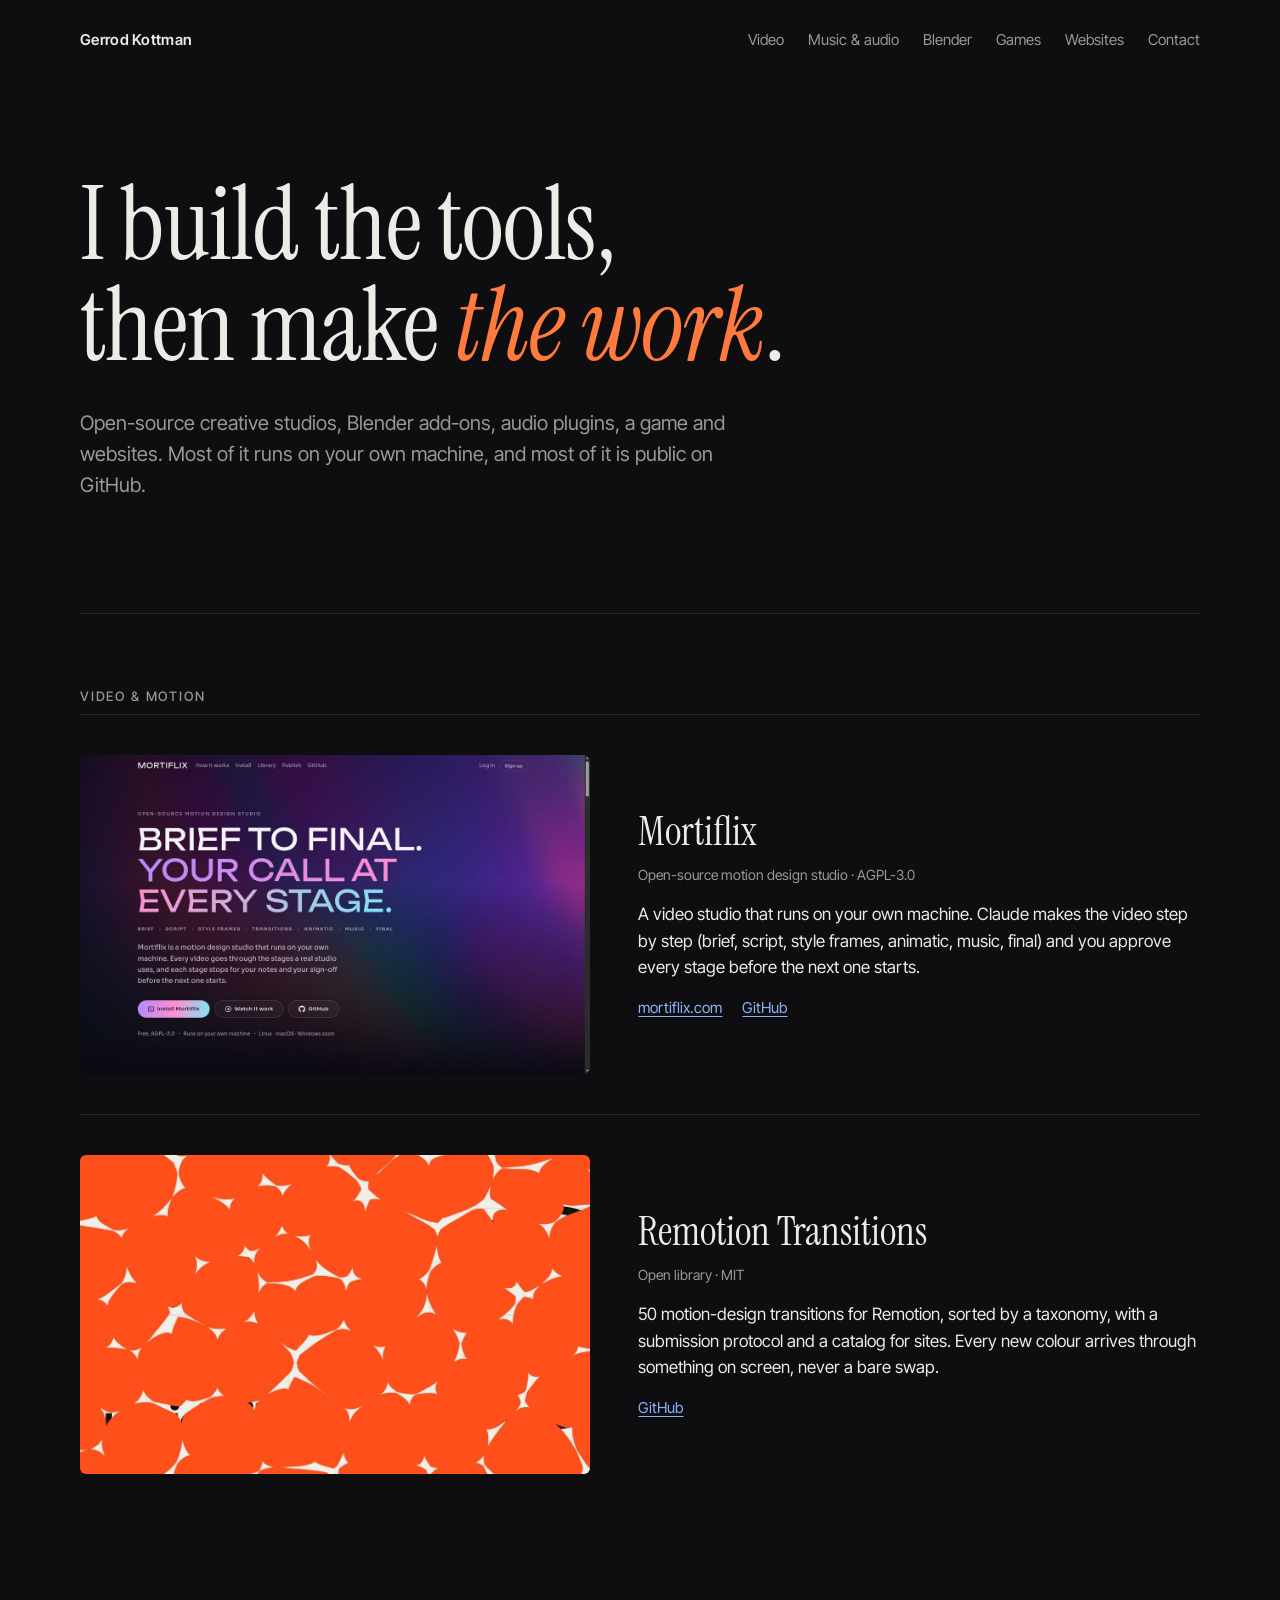
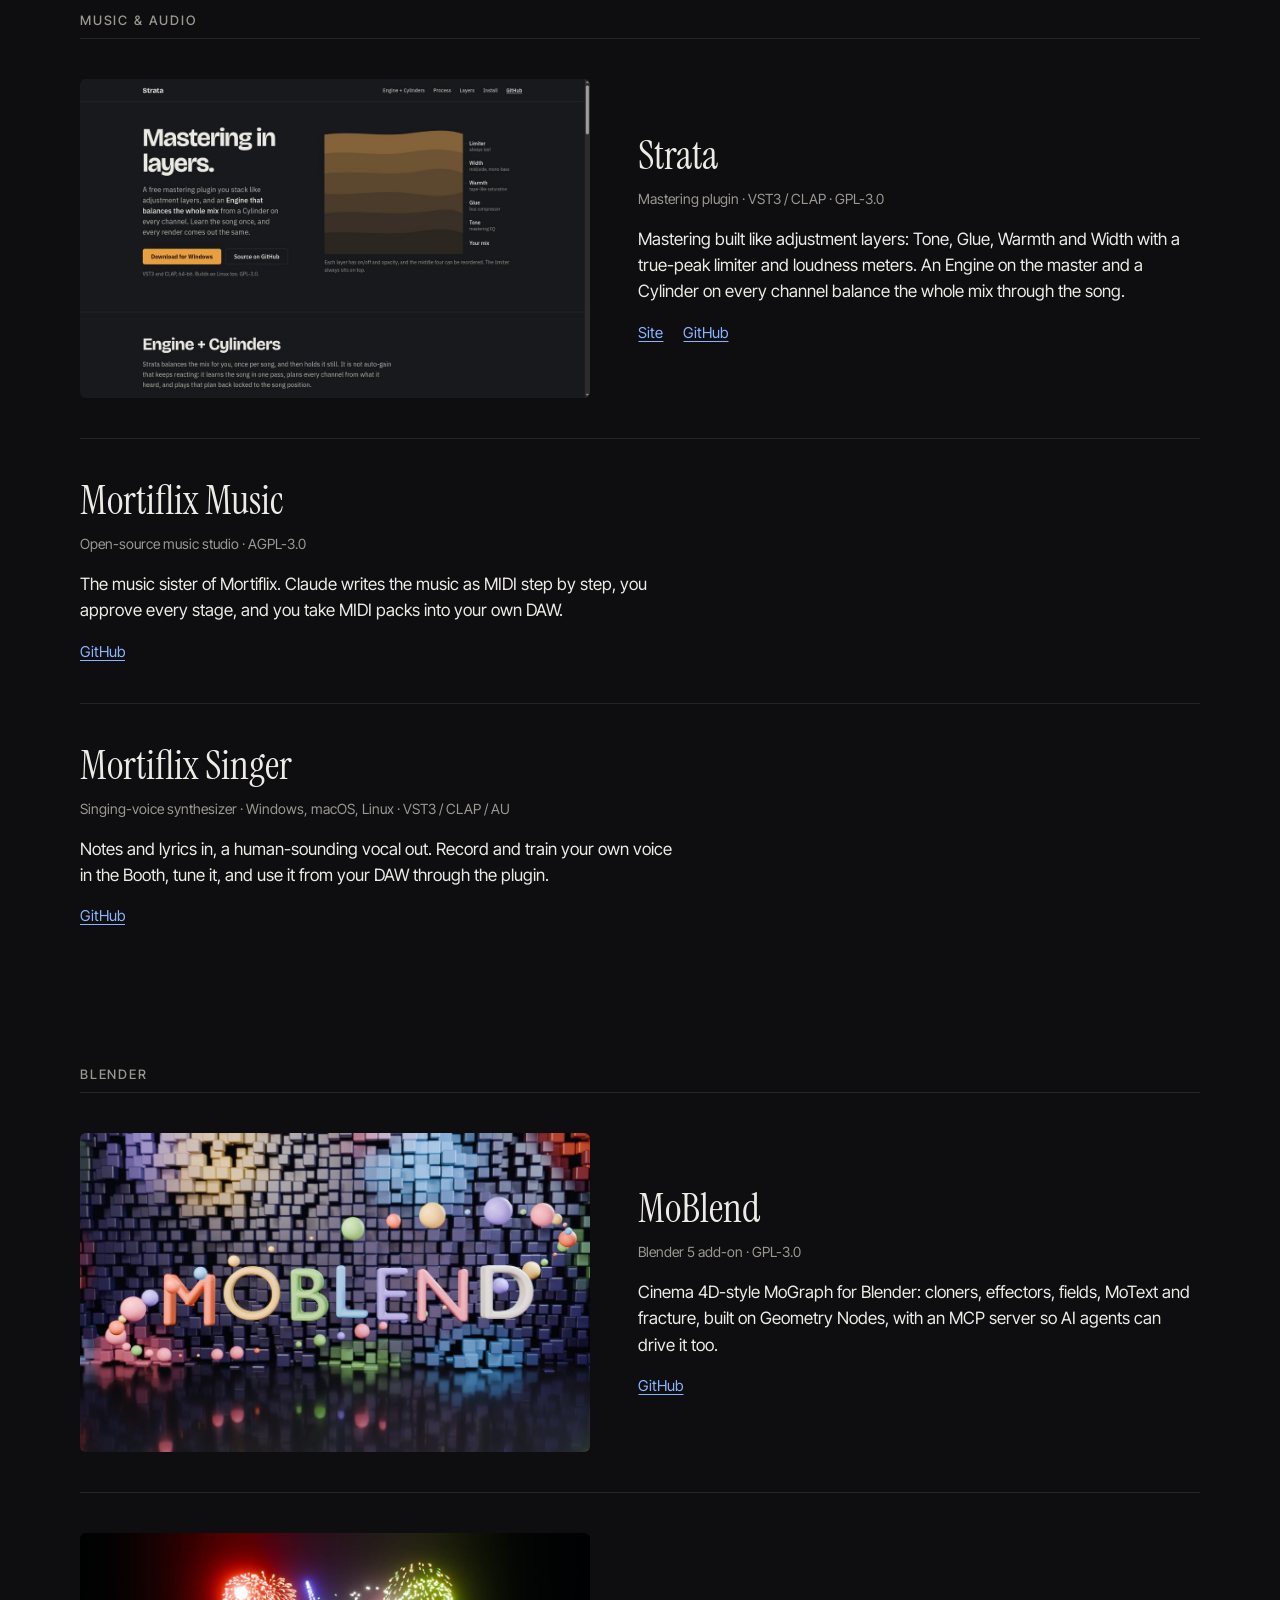
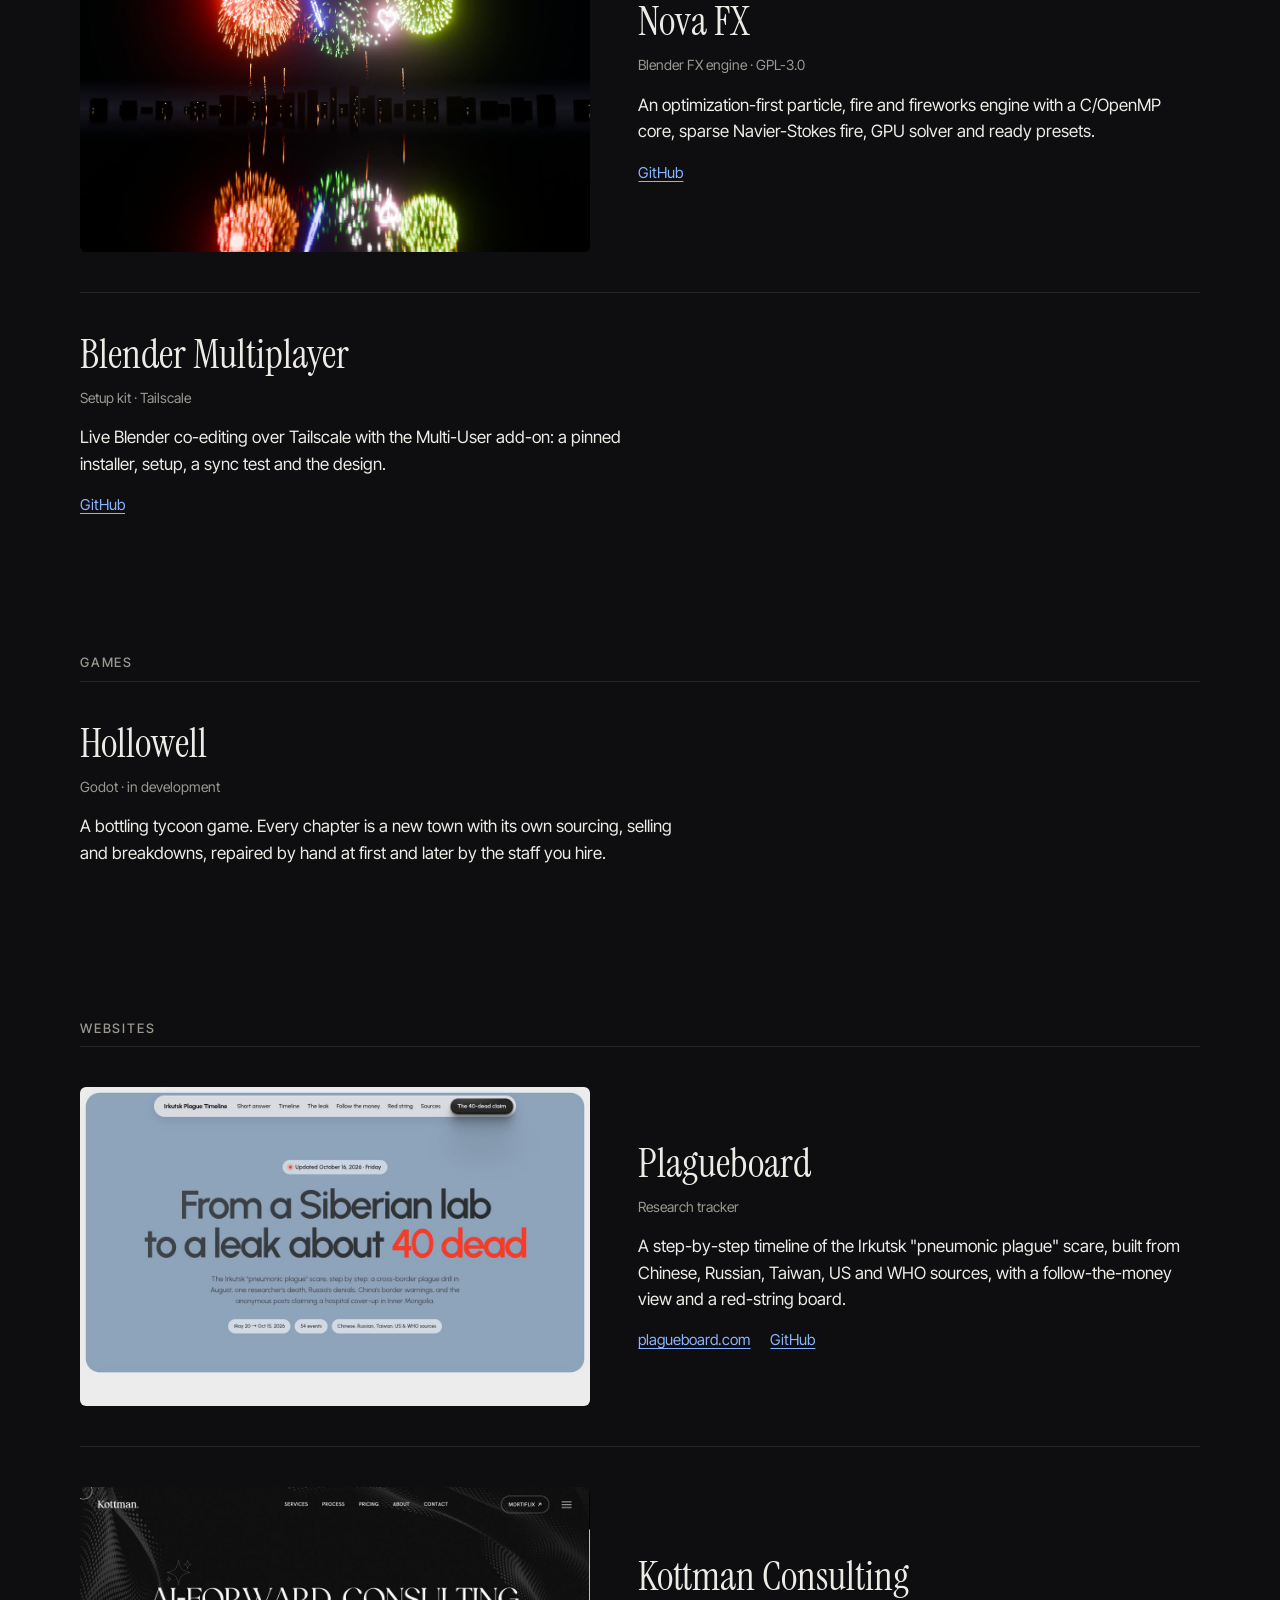
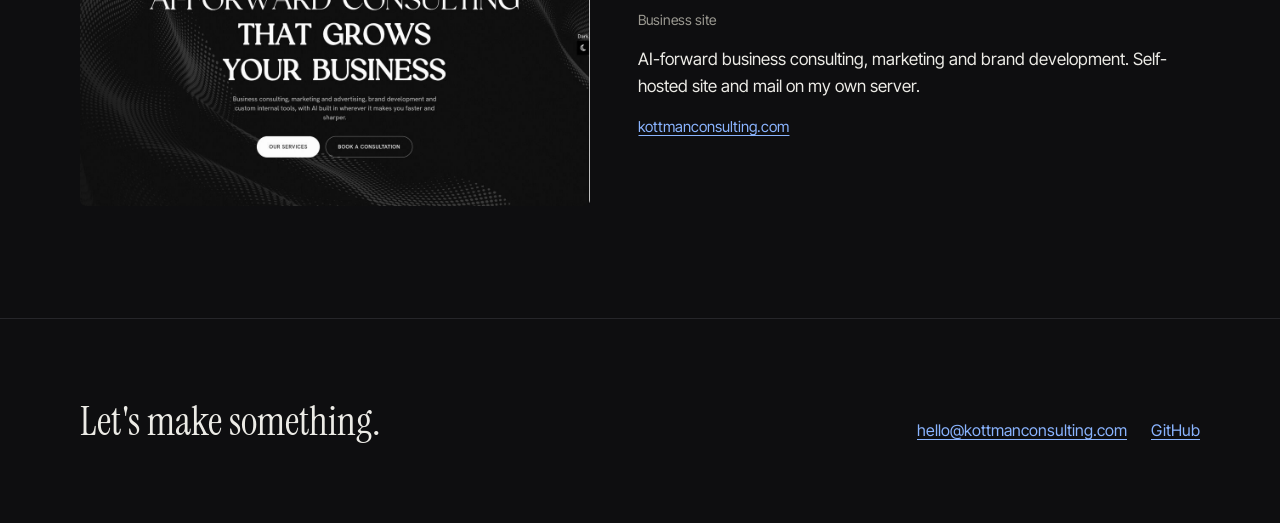
==== site/index.html @ 55e72cd9 "Portfolio v1 Co-Authored-By: Claude Opus 5.5 <noreply@anthropic.com> Claude-Session: https://claude." ====
<!doctype html>
<html lang="en">
<head>
<meta charset="utf-8">
<meta name="viewport" content="width=device-width, initial-scale=1">
<title>Gerrod Kottman</title>
<meta name="description" content="Gerrod Kottman builds open-source studios, Blender tools, audio plugins, games and websites.">
<link rel="preconnect" href="https://fonts.googleapis.com">
<link rel="preconnect" href="https://fonts.gstatic.com" crossorigin>
<link href="https://fonts.googleapis.com/css2?family=Inter+Tight:wght@400;500;600&family=Instrument+Serif&display=swap" rel="stylesheet">
<style>
  :root {
    --bg: #0e0e10;
    --ink: #ecebe6;
    --muted: #9a9890;
    --rule: #26262a;
    --accent: #ff7a3d;
    --link: #8ab4ff;
    --edge: max(24px, calc((100vw - 1120px) / 2));
  }
  * { box-sizing: border-box; }
  html { scroll-behavior: smooth; }
  body {
    margin: 0;
    background: var(--bg);
    color: var(--ink);
    font: 17px/1.55 "Inter Tight", system-ui, sans-serif;
    -webkit-font-smoothing: antialiased;
  }
  a { color: var(--link); text-underline-offset: 3px; }
  a:hover { color: var(--ink); }

  header, section, footer { padding-inline: var(--edge); }

  nav {
    display: flex; justify-content: space-between; align-items: center;
    padding-block: 28px; font-size: 15px;
  }
  nav .name { font-weight: 600; letter-spacing: .02em; color: var(--ink); text-decoration: none; }
  nav ul { display: flex; gap: 24px; list-style: none; margin: 0; padding: 0; }
  nav ul a { color: var(--muted); text-decoration: none; }
  nav ul a:hover { color: var(--ink); }

  .hero { padding-block: 96px 112px; border-bottom: 1px solid var(--rule); }
  .hero h1 {
    font: 400 clamp(48px, 8vw, 104px)/0.98 "Instrument Serif", serif;
    margin: 0 0 32px; letter-spacing: -.01em;
  }
  .hero h1 em { color: var(--accent); }
  .hero p { max-width: 58ch; color: var(--muted); font-size: 20px; margin: 0; }

  .group { padding-block: 72px 24px; }
  .group > h2 {
    font-size: 13px; font-weight: 500; letter-spacing: .14em; text-transform: uppercase;
    color: var(--muted); margin: 0 0 8px;
  }

  .project {
    display: grid; grid-template-columns: 1fr 1.1fr; gap: 48px; align-items: center;
    padding-block: 40px; border-top: 1px solid var(--rule);
  }
  .project.text { grid-template-columns: 1fr; }
  .project img {
    width: 100%; aspect-ratio: 16 / 10; object-fit: cover; object-position: top;
    display: block; border-radius: 6px;
  }
  .project h3 {
    font: 400 40px/1.05 "Instrument Serif", serif; margin: 0 0 12px;
  }
  .project p { margin: 0 0 16px; max-width: 60ch; }
  .project .meta { font-size: 14px; color: var(--muted); margin-bottom: 16px; }
  .project .links { display: flex; gap: 20px; flex-wrap: wrap; font-size: 15px; }

  footer {
    padding-block: 80px; margin-top: 48px; border-top: 1px solid var(--rule);
    display: flex; justify-content: space-between; flex-wrap: wrap; gap: 16px;
  }
  footer h2 { font: 400 40px/1.1 "Instrument Serif", serif; margin: 0; }
  footer .links { display: flex; gap: 24px; align-items: end; font-size: 16px; }

  @media (max-width: 760px) {
    :root { --edge: 16px; }
    nav ul { display: none; }
    .hero { padding-block: 56px 72px; }
    .project { grid-template-columns: 1fr; gap: 20px; }
    .project h3 { font-size: 32px; }
  }
</style>
</head>
<body>

<header>
  <nav>
    <a class="name" href="#">Gerrod Kottman</a>
    <ul>
      <li><a href="#video">Video</a></li>
      <li><a href="#audio">Music &amp; audio</a></li>
      <li><a href="#blender">Blender</a></li>
      <li><a href="#games">Games</a></li>
      <li><a href="#sites">Websites</a></li>
      <li><a href="#contact">Contact</a></li>
    </ul>
  </nav>
  <div class="hero">
    <h1>I build the tools,<br>then make <em>the work</em>.</h1>
    <p>Open-source creative studios, Blender add-ons, audio plugins, a game and websites. Most of it runs on your own machine, and most of it is public on GitHub.</p>
  </div>
</header>

<main>
  <section class="group" id="video">
    <h2>Video &amp; motion</h2>

    <article class="project">
      <img src="img/mortiflix.jpg" alt="Mortiflix homepage: Brief to final. Your call at every stage.">
      <div>
        <h3>Mortiflix</h3>
        <div class="meta">Open-source motion design studio · AGPL-3.0</div>
        <p>A video studio that runs on your own machine. Claude makes the video step by step (brief, script, style frames, animatic, music, final) and you approve every stage before the next one starts.</p>
        <div class="links">
          <a href="https://mortiflix.com">mortiflix.com</a>
          <a href="https://github.com/GTKottman/mortiflix-oss">GitHub</a>
        </div>
      </div>
    </article>

    <article class="project">
      <img src="img/transitions.jpg" alt="Liquid fill transition frame in orange and white">
      <div>
        <h3>Remotion Transitions</h3>
        <div class="meta">Open library · MIT</div>
        <p>50 motion-design transitions for Remotion, sorted by a taxonomy, with a submission protocol and a catalog for sites. Every new colour arrives through something on screen, never a bare swap.</p>
        <div class="links">
          <a href="https://github.com/GTKottman/remotion-transitions">GitHub</a>
        </div>
      </div>
    </article>
  </section>

  <section class="group" id="audio">
    <h2>Music &amp; audio</h2>

    <article class="project">
      <img src="img/strata.jpg" alt="Strata plugin site: Mastering in layers">
      <div>
        <h3>Strata</h3>
        <div class="meta">Mastering plugin · VST3 / CLAP · GPL-3.0</div>
        <p>Mastering built like adjustment layers: Tone, Glue, Warmth and Width with a true-peak limiter and loudness meters. An Engine on the master and a Cylinder on every channel balance the whole mix through the song.</p>
        <div class="links">
          <a href="https://gtkottman.github.io/strata/">Site</a>
          <a href="https://github.com/GTKottman/strata">GitHub</a>
        </div>
      </div>
    </article>

    <article class="project text">
      <div>
        <h3>Mortiflix Music</h3>
        <div class="meta">Open-source music studio · AGPL-3.0</div>
        <p>The music sister of Mortiflix. Claude writes the music as MIDI step by step, you approve every stage, and you take MIDI packs into your own DAW.</p>
        <div class="links">
          <a href="https://github.com/GTKottman/mortiflix-music-oss">GitHub</a>
        </div>
      </div>
    </article>

    <article class="project text">
      <div>
        <h3>Mortiflix Singer</h3>
        <div class="meta">Singing-voice synthesizer · Windows, macOS, Linux · VST3 / CLAP / AU</div>
        <p>Notes and lyrics in, a human-sounding vocal out. Record and train your own voice in the Booth, tune it, and use it from your DAW through the plugin.</p>
        <div class="links">
          <a href="https://github.com/GTKottman/mortiflix-singer">GitHub</a>
        </div>
      </div>
    </article>
  </section>

  <section class="group" id="blender">
    <h2>Blender</h2>

    <article class="project">
      <img src="img/moblend.jpg" alt="MoBlend render: MoText letters over a wall of cloned cubes">
      <div>
        <h3>MoBlend</h3>
        <div class="meta">Blender 5 add-on · GPL-3.0</div>
        <p>Cinema 4D-style MoGraph for Blender: cloners, effectors, fields, MoText and fracture, built on Geometry Nodes, with an MCP server so AI agents can drive it too.</p>
        <div class="links">
          <a href="https://github.com/GTKottman/moblend">GitHub</a>
        </div>
      </div>
    </article>

    <article class="project">
      <img src="img/nova.jpg" alt="Nova FX render: fireworks over a lake">
      <div>
        <h3>Nova FX</h3>
        <div class="meta">Blender FX engine · GPL-3.0</div>
        <p>An optimization-first particle, fire and fireworks engine with a C/OpenMP core, sparse Navier-Stokes fire, GPU solver and ready presets.</p>
        <div class="links">
          <a href="https://github.com/GTKottman/nova-fx">GitHub</a>
        </div>
      </div>
    </article>

    <article class="project text">
      <div>
        <h3>Blender Multiplayer</h3>
        <div class="meta">Setup kit · Tailscale</div>
        <p>Live Blender co-editing over Tailscale with the Multi-User add-on: a pinned installer, setup, a sync test and the design.</p>
        <div class="links">
          <a href="https://github.com/GTKottman/blender-multiplayer">GitHub</a>
        </div>
      </div>
    </article>
  </section>

  <section class="group" id="games">
    <h2>Games</h2>

    <article class="project text">
      <div>
        <h3>Hollowell</h3>
        <div class="meta">Godot · in development</div>
        <p>A bottling tycoon game. Every chapter is a new town with its own sourcing, selling and breakdowns, repaired by hand at first and later by the staff you hire.</p>
      </div>
    </article>
  </section>

  <section class="group" id="sites">
    <h2>Websites</h2>

    <article class="project">
      <img src="img/plagueboard.jpg" alt="Plagueboard homepage: From a Siberian lab to a leak about 40 dead">
      <div>
        <h3>Plagueboard</h3>
        <div class="meta">Research tracker</div>
        <p>A step-by-step timeline of the Irkutsk "pneumonic plague" scare, built from Chinese, Russian, Taiwan, US and WHO sources, with a follow-the-money view and a red-string board.</p>
        <div class="links">
          <a href="https://plagueboard.com">plagueboard.com</a>
          <a href="https://github.com/GTKottman/plagueboard">GitHub</a>
        </div>
      </div>
    </article>

    <article class="project">
      <img src="img/kottman.jpg" alt="Kottman Consulting homepage: AI-forward consulting that grows your business">
      <div>
        <h3>Kottman Consulting</h3>
        <div class="meta">Business site</div>
        <p>AI-forward business consulting, marketing and brand development. Self-hosted site and mail on my own server.</p>
        <div class="links">
          <a href="https://kottmanconsulting.com">kottmanconsulting.com</a>
        </div>
      </div>
    </article>
  </section>
</main>

<footer id="contact">
  <h2>Let's make something.</h2>
  <div class="links">
    <a href="mailto:hello@kottmanconsulting.com">hello@kottmanconsulting.com</a>
    <a href="https://github.com/GTKottman">GitHub</a>
  </div>
</footer>

</body>
</html>
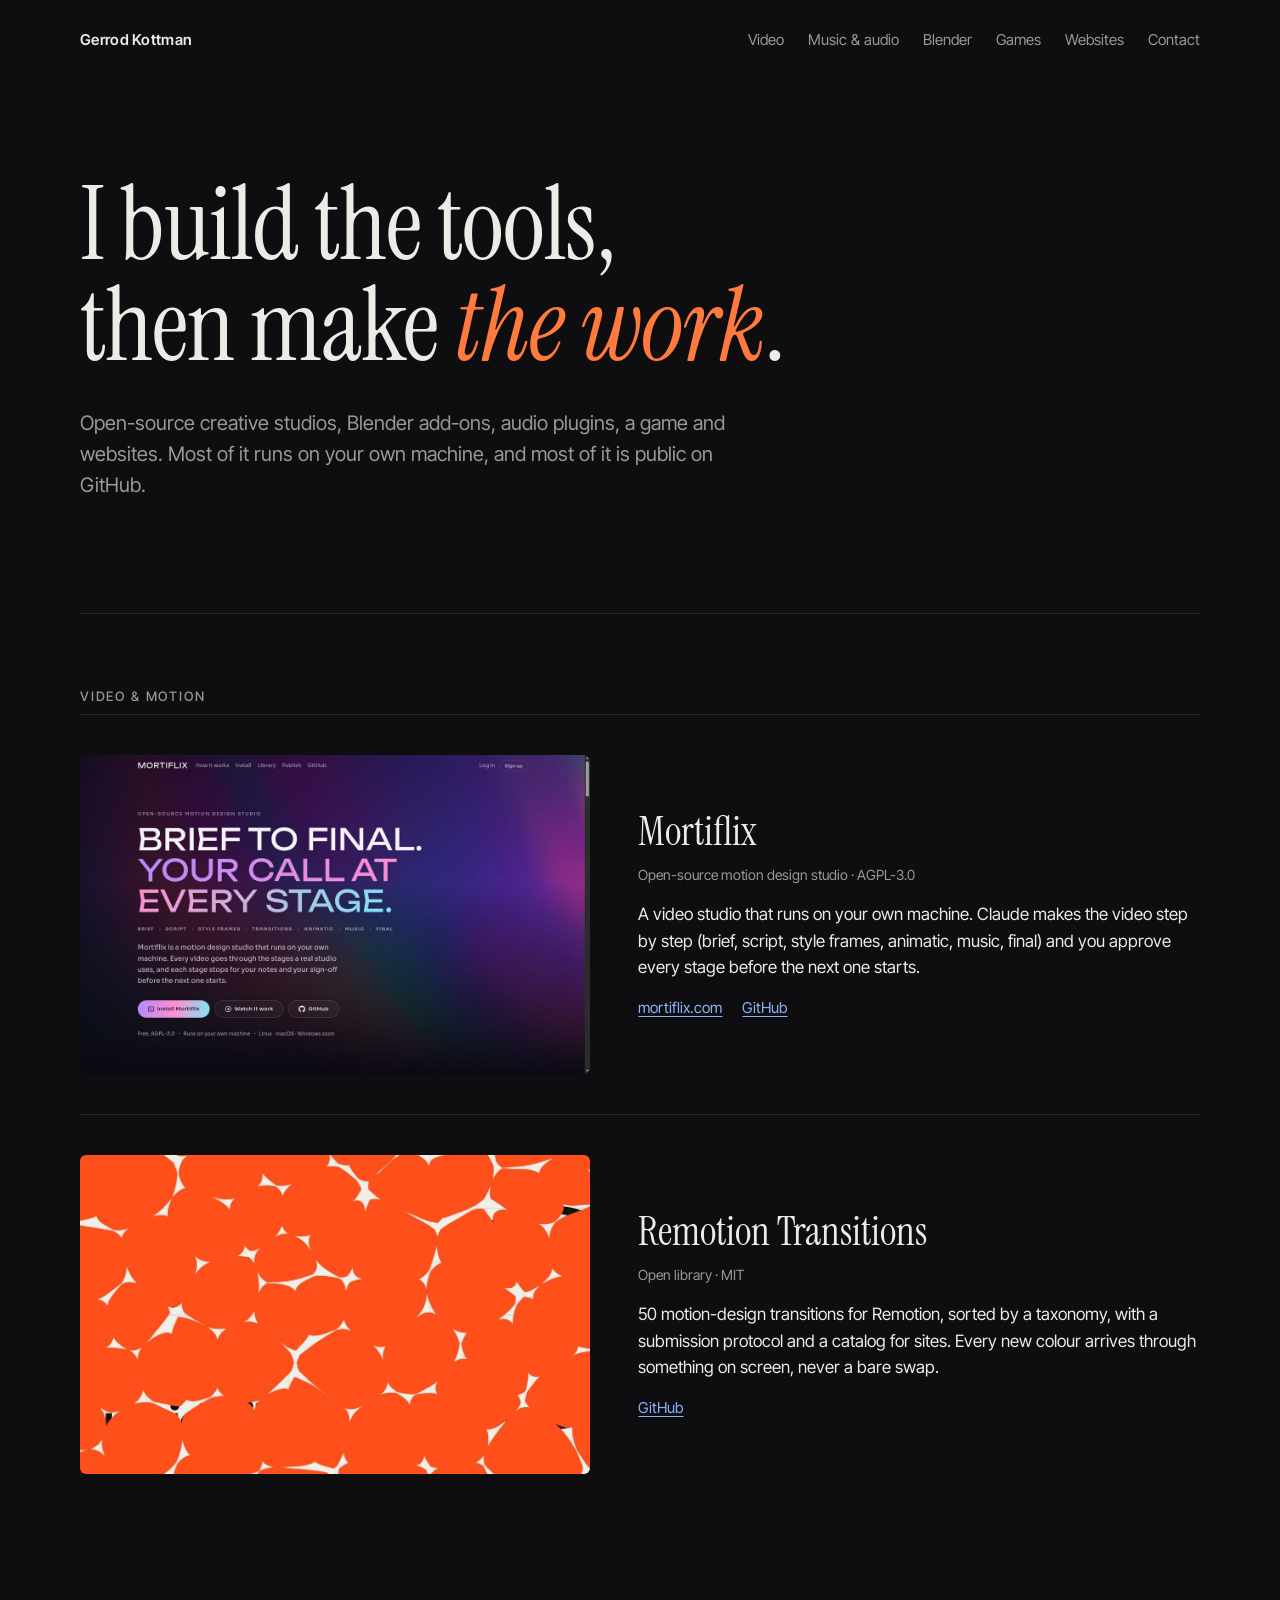
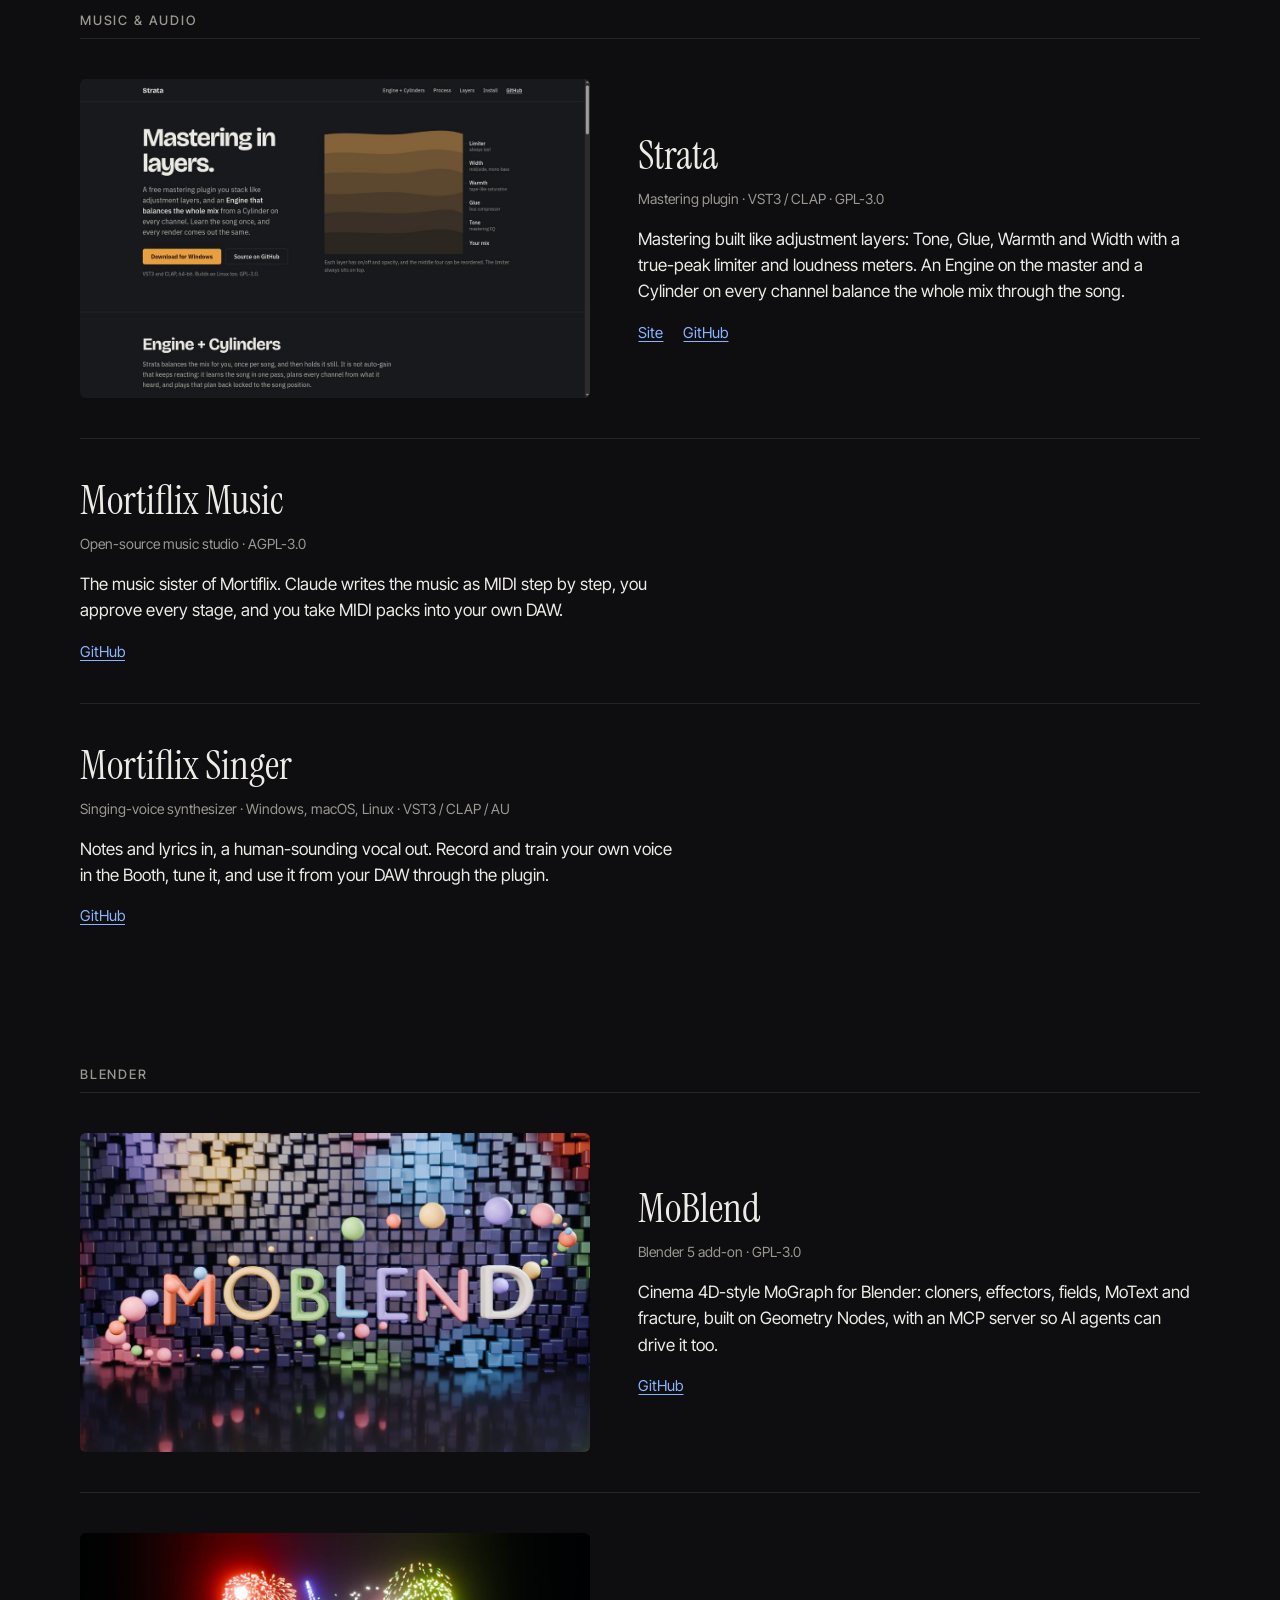
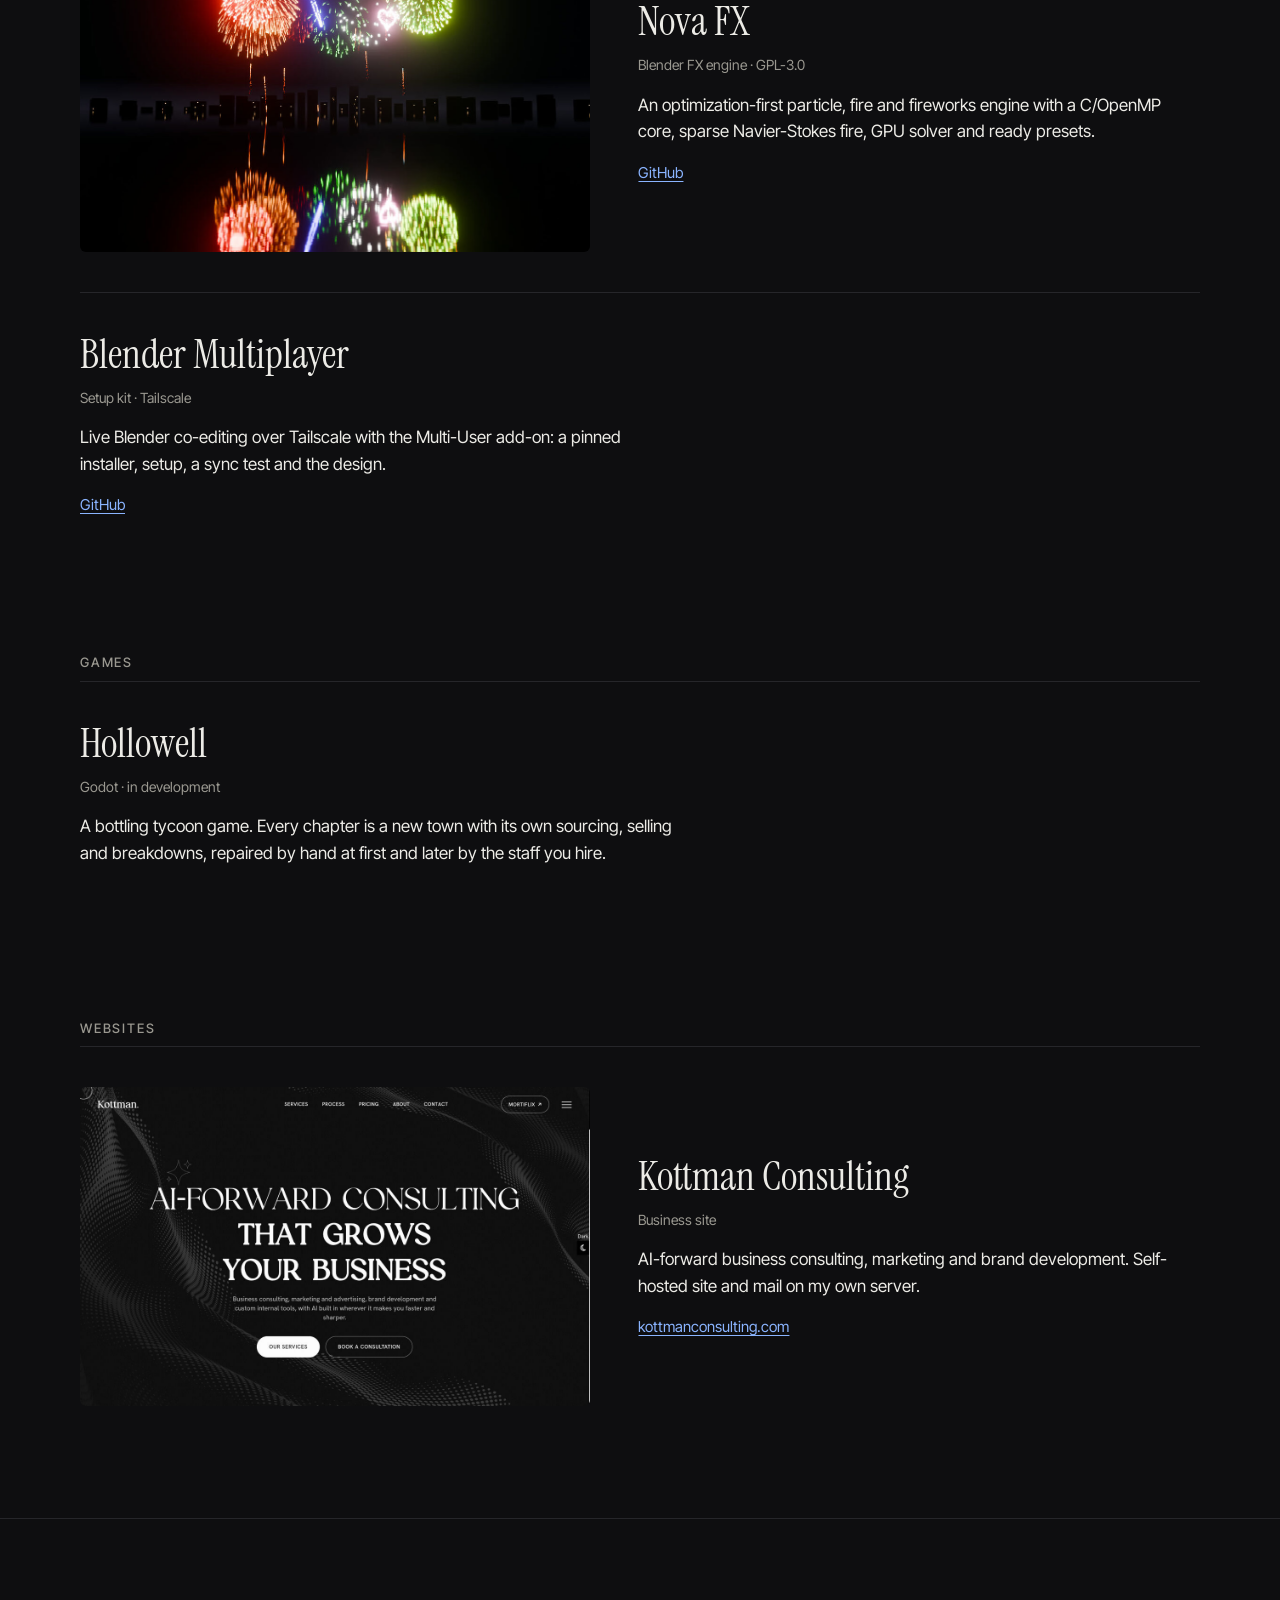
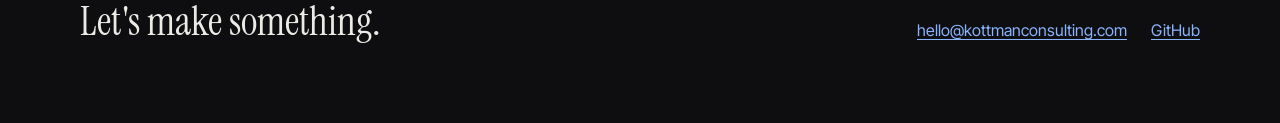
==== commit fa17d328: "Remove Plagueboard from the portfolio Co-Authored-By: Claude Opus 5.5 <noreply@anthropic.com> Claude" ====
--- a/site/index.html
+++ b/site/index.html
@@ -231,19 +231,6 @@
     <h2>Websites</h2>
 
     <article class="project">
-      <img src="img/plagueboard.jpg" alt="Plagueboard homepage: From a Siberian lab to a leak about 40 dead">
-      <div>
-        <h3>Plagueboard</h3>
-        <div class="meta">Research tracker</div>
-        <p>A step-by-step timeline of the Irkutsk "pneumonic plague" scare, built from Chinese, Russian, Taiwan, US and WHO sources, with a follow-the-money view and a red-string board.</p>
-        <div class="links">
-          <a href="https://plagueboard.com">plagueboard.com</a>
-          <a href="https://github.com/GTKottman/plagueboard">GitHub</a>
-        </div>
-      </div>
-    </article>
-
-    <article class="project">
       <img src="img/kottman.jpg" alt="Kottman Consulting homepage: AI-forward consulting that grows your business">
       <div>
         <h3>Kottman Consulting</h3>
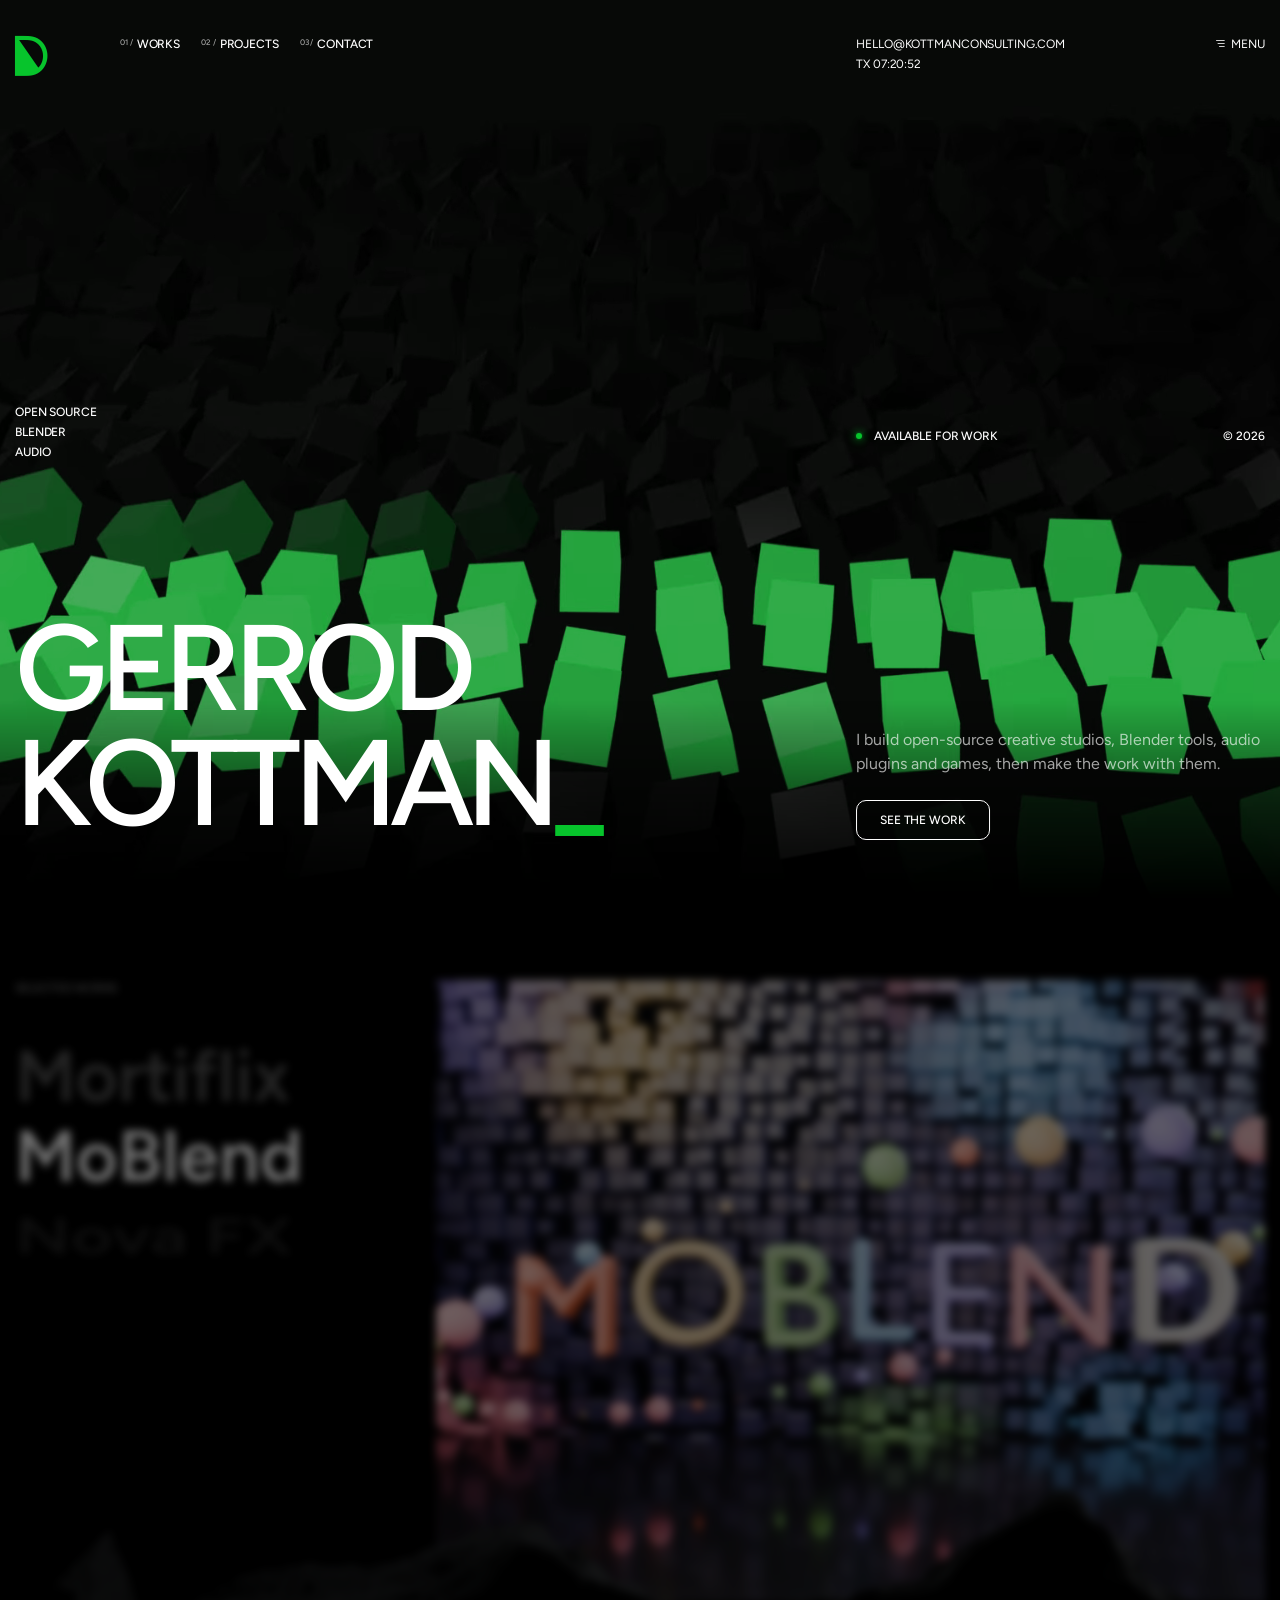
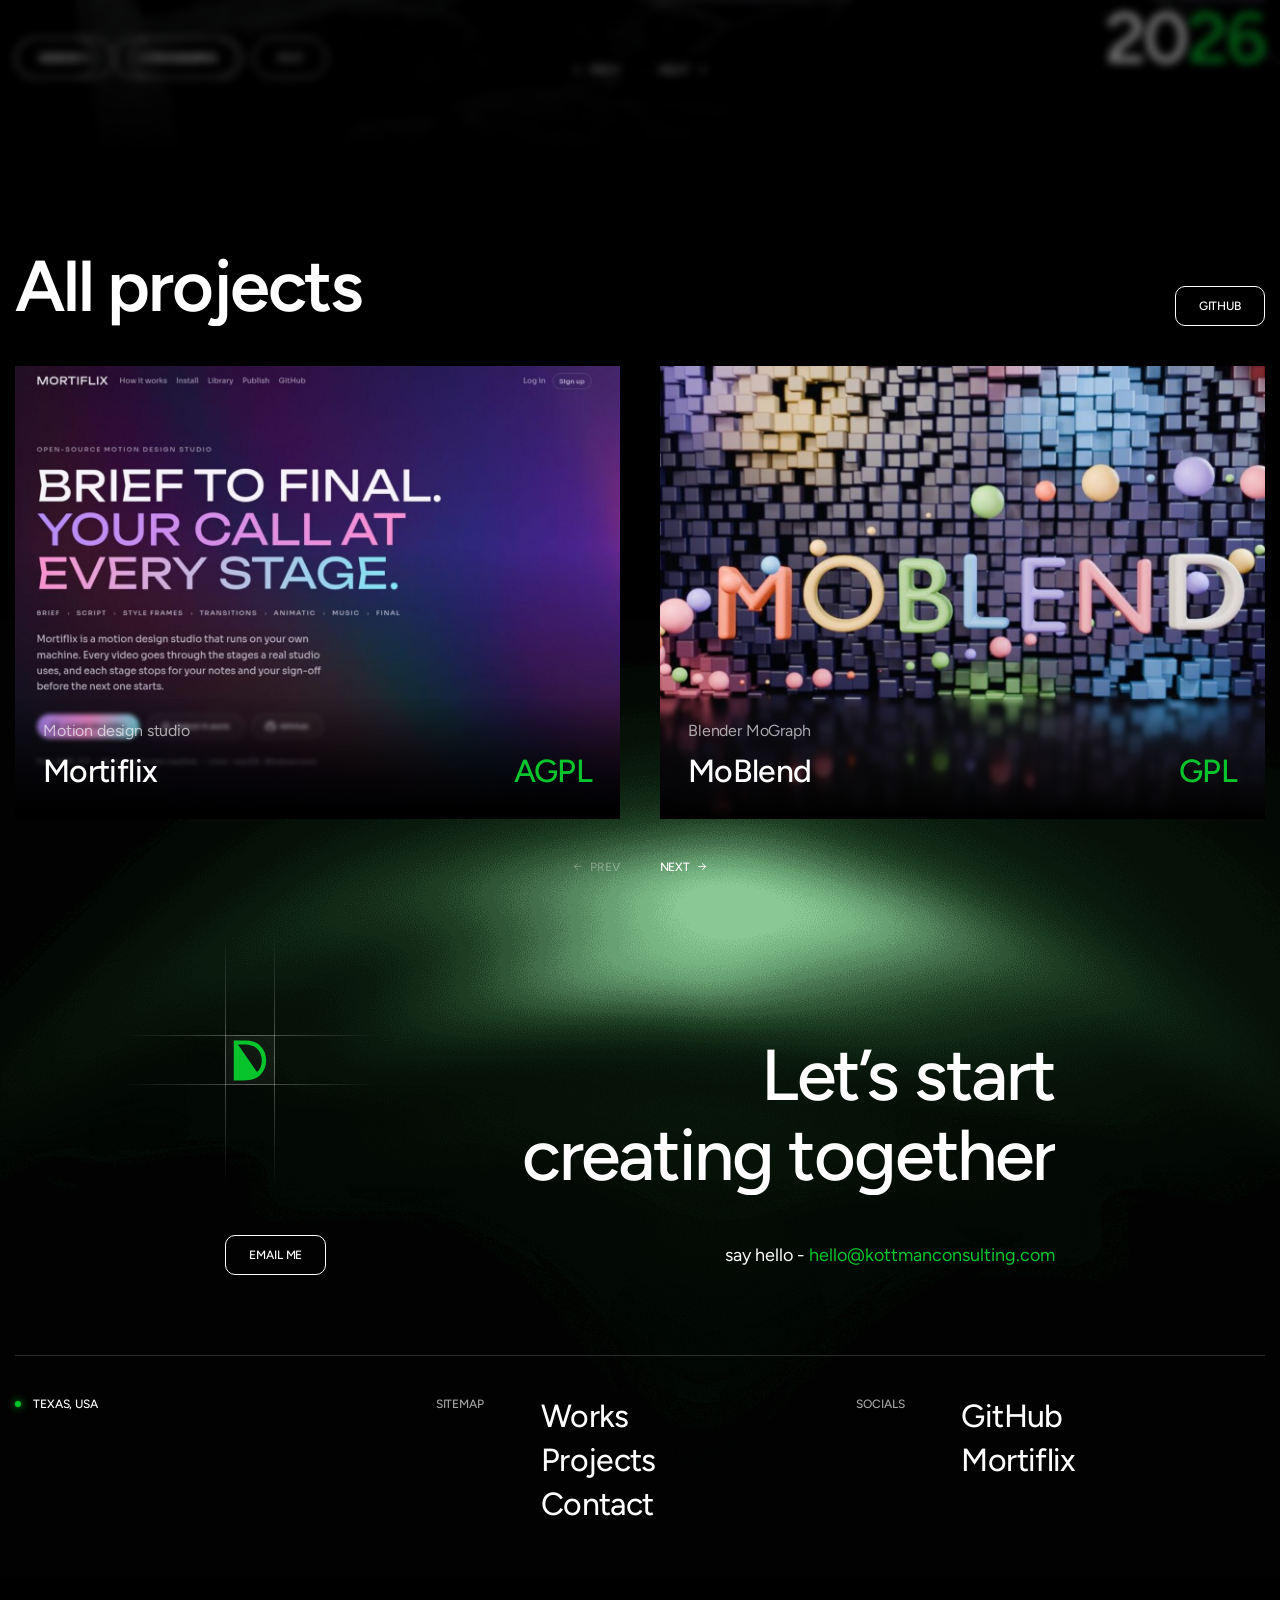
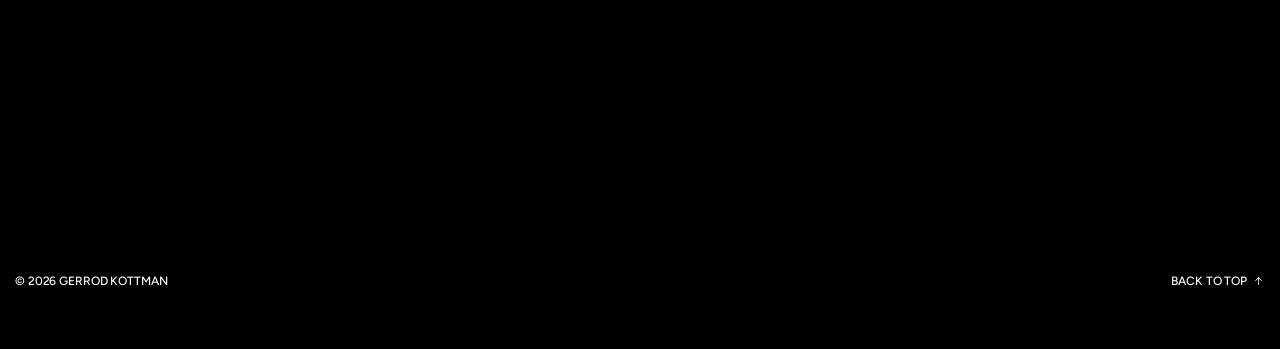
==== commit f99c024b: "Portfolio v2: Davies layout, MoBlend hero loop and title cards; hero name sized to its column Co-Aut" ====
--- a/site/index.html
+++ b/site/index.html
@@ -1,256 +1,859 @@
-<!doctype html>
-<html lang="en">
+<!DOCTYPE html>
+
+<!--[if IE 8]><html class="ie" xmlns="http://www.w3.org/1999/xhtml" xml:lang="en-US" lang="en-US"> <![endif]-->
+<!--[if (gte IE 9)|!(IE)]><!-->
+<html xmlns="http://www.w3.org/1999/xhtml" xml:lang="en-US" lang="en-US">
+<!--<![endif]-->
+
 <head>
-<meta charset="utf-8">
-<meta name="viewport" content="width=device-width, initial-scale=1">
-<title>Gerrod Kottman</title>
-<meta name="description" content="Gerrod Kottman builds open-source studios, Blender tools, audio plugins, games and websites.">
-<link rel="preconnect" href="https://fonts.googleapis.com">
-<link rel="preconnect" href="https://fonts.gstatic.com" crossorigin>
-<link href="https://fonts.googleapis.com/css2?family=Inter+Tight:wght@400;500;600&family=Instrument+Serif&display=swap" rel="stylesheet">
-<style>
-  :root {
-    --bg: #0e0e10;
-    --ink: #ecebe6;
-    --muted: #9a9890;
-    --rule: #26262a;
-    --accent: #ff7a3d;
-    --link: #8ab4ff;
-    --edge: max(24px, calc((100vw - 1120px) / 2));
-  }
-  * { box-sizing: border-box; }
-  html { scroll-behavior: smooth; }
-  body {
-    margin: 0;
-    background: var(--bg);
-    color: var(--ink);
-    font: 17px/1.55 "Inter Tight", system-ui, sans-serif;
-    -webkit-font-smoothing: antialiased;
-  }
-  a { color: var(--link); text-underline-offset: 3px; }
-  a:hover { color: var(--ink); }
-
-  header, section, footer { padding-inline: var(--edge); }
-
-  nav {
-    display: flex; justify-content: space-between; align-items: center;
-    padding-block: 28px; font-size: 15px;
-  }
-  nav .name { font-weight: 600; letter-spacing: .02em; color: var(--ink); text-decoration: none; }
-  nav ul { display: flex; gap: 24px; list-style: none; margin: 0; padding: 0; }
-  nav ul a { color: var(--muted); text-decoration: none; }
-  nav ul a:hover { color: var(--ink); }
-
-  .hero { padding-block: 96px 112px; border-bottom: 1px solid var(--rule); }
-  .hero h1 {
-    font: 400 clamp(48px, 8vw, 104px)/0.98 "Instrument Serif", serif;
-    margin: 0 0 32px; letter-spacing: -.01em;
-  }
-  .hero h1 em { color: var(--accent); }
-  .hero p { max-width: 58ch; color: var(--muted); font-size: 20px; margin: 0; }
-
-  .group { padding-block: 72px 24px; }
-  .group > h2 {
-    font-size: 13px; font-weight: 500; letter-spacing: .14em; text-transform: uppercase;
-    color: var(--muted); margin: 0 0 8px;
-  }
-
-  .project {
-    display: grid; grid-template-columns: 1fr 1.1fr; gap: 48px; align-items: center;
-    padding-block: 40px; border-top: 1px solid var(--rule);
-  }
-  .project.text { grid-template-columns: 1fr; }
-  .project img {
-    width: 100%; aspect-ratio: 16 / 10; object-fit: cover; object-position: top;
-    display: block; border-radius: 6px;
-  }
-  .project h3 {
-    font: 400 40px/1.05 "Instrument Serif", serif; margin: 0 0 12px;
-  }
-  .project p { margin: 0 0 16px; max-width: 60ch; }
-  .project .meta { font-size: 14px; color: var(--muted); margin-bottom: 16px; }
-  .project .links { display: flex; gap: 20px; flex-wrap: wrap; font-size: 15px; }
-
-  footer {
-    padding-block: 80px; margin-top: 48px; border-top: 1px solid var(--rule);
-    display: flex; justify-content: space-between; flex-wrap: wrap; gap: 16px;
-  }
-  footer h2 { font: 400 40px/1.1 "Instrument Serif", serif; margin: 0; }
-  footer .links { display: flex; gap: 24px; align-items: end; font-size: 16px; }
-
-  @media (max-width: 760px) {
-    :root { --edge: 16px; }
-    nav ul { display: none; }
-    .hero { padding-block: 56px 72px; }
-    .project { grid-template-columns: 1fr; gap: 20px; }
-    .project h3 { font-size: 32px; }
-  }
-</style>
+    <meta charset="utf-8">
+    <title>Gerrod Kottman</title>
+    <meta name="author" content="Gerrod Kottman">
+    <meta name="viewport" content="width=device-width, initial-scale=1, maximum-scale=1">
+    <meta name="description"
+        content="Gerrod Kottman builds open-source studios, Blender tools, audio plugins and games.">
+
+    <!-- font -->
+    <link rel="stylesheet" href="assets/fonts/fonts.css">
+    <link rel="stylesheet" href="assets/icon/icomoon/style.css">
+    <!-- css -->
+    <link rel="stylesheet" href="assets/css/bootstrap.min.css">
+    <link rel="stylesheet" href="assets/css/swiper-bundle.min.css">
+    <link rel="stylesheet" href="assets/css/animate.css">
+    <link rel="stylesheet" href="assets/css/odometer.min.css">
+    <link rel="stylesheet" href="assets/css/slick.css">
+    <link rel="stylesheet" href="assets/css/slick.theme.css">
+    <link rel="stylesheet" type="text/css" href="assets/css/styles.css">
+
+    <!-- Favicon and Touch Icons  -->
+    <link rel="shortcut icon" href="assets/images/logo/favicon.svg">
+    <link rel="apple-touch-icon-precomposed" href="assets/images/logo/favicon.svg">
 </head>
-<body>
-
-<header>
-  <nav>
-    <a class="name" href="#">Gerrod Kottman</a>
-    <ul>
-      <li><a href="#video">Video</a></li>
-      <li><a href="#audio">Music &amp; audio</a></li>
-      <li><a href="#blender">Blender</a></li>
-      <li><a href="#games">Games</a></li>
-      <li><a href="#sites">Websites</a></li>
-      <li><a href="#contact">Contact</a></li>
-    </ul>
-  </nav>
-  <div class="hero">
-    <h1>I build the tools,<br>then make <em>the work</em>.</h1>
-    <p>Open-source creative studios, Blender add-ons, audio plugins, a game and websites. Most of it runs on your own machine, and most of it is public on GitHub.</p>
-  </div>
-</header>
-
-<main>
-  <section class="group" id="video">
-    <h2>Video &amp; motion</h2>
-
-    <article class="project">
-      <img src="img/mortiflix.jpg" alt="Mortiflix homepage: Brief to final. Your call at every stage.">
-      <div>
-        <h3>Mortiflix</h3>
-        <div class="meta">Open-source motion design studio · AGPL-3.0</div>
-        <p>A video studio that runs on your own machine. Claude makes the video step by step (brief, script, style frames, animatic, music, final) and you approve every stage before the next one starts.</p>
-        <div class="links">
-          <a href="https://mortiflix.com">mortiflix.com</a>
-          <a href="https://github.com/GTKottman/mortiflix-oss">GitHub</a>
+
+<body class="counter-scroll">
+    <canvas class="cursor-trail d-none d-xl-block" id="trail"></canvas>
+
+    <!-- Scroll Top -->
+    <button id="goTop">
+        <span class="border-progress"></span>
+        <span class="ic-wrap">
+            <span class="icon icon-arrow-caret-right"></span>
+        </span>
+    </button>
+    <!-- /Scroll Top -->
+
+    <!-- Preload -->
+    <div class="preloader overflow-hidden">
+        <div class="site-name"><span>GERROD KOTTMAN</span></div>
+        <div class="preloader-gutters">
+            <div class="bar">
+                <div class="inner-bar"></div>
+            </div>
+            <div class="bar">
+                <div class="inner-bar"></div>
+            </div>
+            <div class="bar">
+                <div class="inner-bar"></div>
+            </div>
+            <div class="bar">
+                <div class="inner-bar"></div>
+            </div>
+            <div class="bar">
+                <div class="inner-bar"></div>
+            </div>
+            <div class="bar">
+                <div class="inner-bar"></div>
+            </div>
+            <div class="bar">
+                <div class="inner-bar"></div>
+            </div>
+            <div class="bar">
+                <div class="inner-bar"></div>
+            </div>
         </div>
-      </div>
-    </article>
-
-    <article class="project">
-      <img src="img/transitions.jpg" alt="Liquid fill transition frame in orange and white">
-      <div>
-        <h3>Remotion Transitions</h3>
-        <div class="meta">Open library · MIT</div>
-        <p>50 motion-design transitions for Remotion, sorted by a taxonomy, with a submission protocol and a catalog for sites. Every new colour arrives through something on screen, never a bare swap.</p>
-        <div class="links">
-          <a href="https://github.com/GTKottman/remotion-transitions">GitHub</a>
+    </div>
+    <!-- /Preload -->
+
+    <main id="wrapper">
+        <!-- Header -->
+        <header class="tf-header">
+            <div class="header-inner">
+                <div class="container">
+                    <div class="row">
+                        <div class="col-6 col-md-1">
+                            <a href="index.html" class="logo-site">
+                                <i class="icon icon-davies-logo"></i>
+                            </a>
+                        </div>
+                        <div class="col-7 d-none d-md-block">
+                            <div class="box-navigation">
+                                <ul class="nav-menu-main">
+                                    <li class="menu-item"><a href="#workScroll" class="item-link link text-caption"><span>01
+                                                /</span>WORKS</a></li>
+                                    <li class="menu-item"><a href="#projectsScroll" class="item-link link text-caption"><span>02
+                                                /</span>PROJECTS</a>
+                                    </li>
+                                    <li class="menu-item"><a href="#contactScroll" class="item-link link text-caption"><span>03
+                                                /</span>CONTACT</a>
+                                    </li>
+                                </ul>
+                            </div>
+                        </div>
+                        <div class="col-3 col-md-2 d-none d-sm-block">
+                            <div class="header-contact">
+                                <a href="mailto:hello@kottmanconsulting.com" class="link text-caption">HELLO@KOTTMANCONSULTING.COM</a>
+                                <p class="text-caption">
+                                    TX <span class="clock"></span>
+                                </p>
+                            </div>
+                        </div>
+                        <div class="col-6 col-sm-3 col-md-2 d-flex justify-content-end align-items-start">
+                            <button type="button" class="btn-mobile-menu open-mb-menu text-caption text-white link">
+                                <i class="icon icon-menu"></i>
+                                MENU
+                            </button>
+                        </div>
+                    </div>
+                </div>
+            </div>
+        </header>
+        <!-- /Header -->
+        <!-- Hero Banner -->
+        <div class="section-hero-v1">
+            <div class="overlay"></div>
+            <div class="bg-video">
+                <video class="" muted="" autoplay="" loop="" playsinline="">
+                    <source src="assets/images/video/hero-wave.webm" type="video/webm">
+                    <source src="assets/images/video/hero-wave.mp4" type="video/mp4">
+                </video>
+                <div class="video-overlay"></div>
+                <div class="video-overlay-2"></div>
+                <div class="video-overlay-2"></div>
+            </div>
+            <div class="content-wrap">
+                <div class="container">
+                    <div class="row">
+                        <div class="col-md-8">
+                            <div class="col-left">
+                                <ul class="tf-list vertical text-caption fw-medium ">
+                                    <li><a href="#" class="link effectFade fadeUp">OPEN SOURCE</a></li>
+                                    <li><a href="#" class="link effectFade fadeUp">BLENDER</a></li>
+                                    <li><a href="#" class="link effectFade fadeUp">AUDIO</a></li>
+                                </ul>
+                                <div class="davies-large">
+                                    <div class="effectFade fadeRotateX">
+                                        GERROD KOTTMAN<span class="text-primary">_</span>
+                                    </div>
+                                </div>
+                            </div>
+                        </div>
+                        <div class="col-md-4">
+                            <div class="col-right">
+                                <div class="top text-caption fw-medium d-flex justify-content-between align-items-center effectFade">
+                                    <p class="title text-has-dot ">
+                                        <span class="br-dot"></span>
+                                        AVAILABLE FOR WORK
+                                    </p>
+                                    <span>
+                                        © 2026
+                                    </span>
+                                </div>
+                                <div class="bot">
+                                    <p class="desc text-white-64 effectFade fadeRight view-visible">
+                                        I build open-source creative studios, Blender tools, audio plugins and games, then make the work with them.
+                                    </p>
+                                    <div class="effectFade fadeRight view-visible">
+                                        <a href="#workScroll" class="tf-btn ">
+                                            SEE THE WORK
+                                        </a>
+                                    </div>
+                                </div>
+                            </div>
+                        </div>
+                    </div>
+                </div>
+            </div>
         </div>
-      </div>
-    </article>
-  </section>
-
-  <section class="group" id="audio">
-    <h2>Music &amp; audio</h2>
-
-    <article class="project">
-      <img src="img/strata.jpg" alt="Strata plugin site: Mastering in layers">
-      <div>
-        <h3>Strata</h3>
-        <div class="meta">Mastering plugin · VST3 / CLAP · GPL-3.0</div>
-        <p>Mastering built like adjustment layers: Tone, Glue, Warmth and Width with a true-peak limiter and loudness meters. An Engine on the master and a Cylinder on every channel balance the whole mix through the song.</p>
-        <div class="links">
-          <a href="https://gtkottman.github.io/strata/">Site</a>
-          <a href="https://github.com/GTKottman/strata">GitHub</a>
+        <!-- /Hero Banner -->
+        <!-- Select Work -->
+        <div class="section-selected-work flat-spacing pb-0" id="workScroll">
+            <div class="bg-img effectFade fadeUp">
+                <img loading="lazy" width="1440" height="720" src="assets/images/item/mountain.png" alt="">
+            </div>
+            <div class="content-wrap-1 wrap-list-btn">
+                <div class="container">
+                    <div class="row">
+                        <div class="col-md-4">
+                            <div class="col-left mb-md-0">
+                                <p class="mini-title text-caption text-white-64 effectFade fadeUp">
+                                    SELECTED WORKS
+                                </p>
+                                <div class="position-relative effectFade fadeUp no-div">
+                                    <div class="slick-nav">
+                                        <!-- Clone 1 -->
+                                        <div>
+                                            <p class="text-slide text-display-2 fw-semibold">Mortiflix</p>
+                                        </div>
+                                        <div>
+                                            <p class="text-slide text-display-2 fw-semibold">MoBlend</p>
+                                        </div>
+                                        <div>
+                                            <p class="text-slide text-display-2 fw-semibold">Nova FX</p>
+                                        </div>
+                                        <!-- Clone 2 -->
+                                        <div>
+                                            <p class="text-slide text-display-2 fw-semibold">Mortiflix</p>
+                                        </div>
+                                        <div>
+                                            <p class="text-slide text-display-2 fw-semibold">MoBlend</p>
+                                        </div>
+                                        <div>
+                                            <p class="text-slide text-display-2 fw-semibold">Nova FX</p>
+                                        </div>
+                                    </div>
+                                </div>
+                            </div>
+                        </div>
+                        <div class="col-md-8">
+                            <div class="col-right">
+                                <div class="slick-for">
+                                    <!-- Clone 1 -->
+                                    <div>
+                                        <div class="image effectFade fadeZoom">
+                                            <img src="assets/images/projects/mortiflix.jpg" alt="">
+                                        </div>
+                                    </div>
+                                    <div>
+                                        <div class="image">
+                                            <img src="assets/images/projects/moblend.jpg" alt="">
+                                        </div>
+                                    </div>
+                                    <div>
+                                        <div class="image">
+                                            <img src="assets/images/projects/nova.jpg" alt="">
+                                        </div>
+                                    </div>
+                                    <!-- Clone 2 -->
+                                    <div>
+                                        <div class="image">
+                                            <img src="assets/images/projects/mortiflix.jpg" alt="">
+                                        </div>
+                                    </div>
+                                    <div>
+                                        <div class="image">
+                                            <img src="assets/images/projects/moblend.jpg" alt="">
+                                        </div>
+                                    </div>
+                                    <div>
+                                        <div class="image">
+                                            <img src="assets/images/projects/nova.jpg" alt="">
+                                        </div>
+                                    </div>
+                                </div>
+                            </div>
+                        </div>
+                    </div>
+                </div>
+            </div>
+            <div class="content-wrap-2">
+                <div class="container position-relative z-5">
+                    <div class="row">
+                        <div class="col-md-4">
+                            <ul class="work-tag">
+                                <!-- Clone 1 -->
+                                <li>
+                                    <div class="group-btn">
+                                        <span class="tf-btn style-2">
+                                            VIDEO
+                                        </span>
+                                        <span class="tf-btn style-2">
+                                            OPEN SOURCE
+                                        </span>
+                                    </div>
+                                </li>
+                                <li>
+                                    <div class="group-btn">
+                                        <span class="tf-btn style-2">
+                                            BLENDER
+                                        </span>
+                                        <span class="tf-btn style-2">
+                                            MOGRAPH
+                                        </span>
+                                        <span class="tf-btn style-2">
+                                            MCP
+                                        </span>
+                                    </div>
+                                </li>
+                                <li>
+                                    <div class="group-btn">
+                                        <span class="tf-btn style-2">
+                                            BLENDER
+                                        </span>
+                                        <span class="tf-btn style-2">
+                                            FX
+                                        </span>
+                                    </div>
+                                </li>
+                                <!-- Clone 2 -->
+                                <li>
+                                    <div class="group-btn">
+                                        <span class="tf-btn style-2">
+                                            VIDEO
+                                        </span>
+                                        <span class="tf-btn style-2">
+                                            OPEN SOURCE
+                                        </span>
+                                    </div>
+                                </li>
+                                <li>
+                                    <div class="group-btn">
+                                        <span class="tf-btn style-2">
+                                            BLENDER
+                                        </span>
+                                        <span class="tf-btn style-2">
+                                            MOGRAPH
+                                        </span>
+                                        <span class="tf-btn style-2">
+                                            MCP
+                                        </span>
+                                    </div>
+                                </li>
+                                <li>
+                                    <div class="group-btn">
+                                        <span class="tf-btn style-2">
+                                            BLENDER
+                                        </span>
+                                        <span class="tf-btn style-2">
+                                            FX
+                                        </span>
+                                    </div>
+                                </li>
+                            </ul>
+                        </div>
+                        <div class="col-6 col-md-4">
+                            <div class="group-btn-slider">
+                                <div class="btn-nav-swiper cs-pointer text-caption fw-medium link nav-prev-swiper">
+                                    <i class="icon icon-arrow-long-left"></i>
+                                    PREV
+                                </div>
+                                <div class="btn-nav-swiper cs-pointer text-caption fw-medium link nav-next-swiper">
+                                    NEXT
+                                    <i class="icon icon-arrow-long-right"></i>
+                                </div>
+                            </div>
+                        </div>
+                        <div class="col-6 col-md-4">
+                            <div class="col-right">
+                                <p class="text-display-2 letter-space--3 fw-semibold">
+                                    20<span class="text-primary">26</span>
+                                </p>
+                            </div>
+                        </div>
+                    </div>
+                </div>
+            </div>
         </div>
-      </div>
-    </article>
-
-    <article class="project text">
-      <div>
-        <h3>Mortiflix Music</h3>
-        <div class="meta">Open-source music studio · AGPL-3.0</div>
-        <p>The music sister of Mortiflix. Claude writes the music as MIDI step by step, you approve every stage, and you take MIDI packs into your own DAW.</p>
-        <div class="links">
-          <a href="https://github.com/GTKottman/mortiflix-music-oss">GitHub</a>
+        <!-- /Select Work -->
+        <!-- Feature -->
+        <section class="section-feature flat-spacing tf-btn-swiper-main" id="projectsScroll">
+            <div class="container">
+                <div class="s-header">
+                    <h2 class="text-display-2 fw-semibold letter-space--3 effectFade fadeUp">
+                        All projects
+                    </h2>
+                    <a href="https://github.com/GTKottman" target="_blank" rel="noopener" class="tf-btn">
+                        GITHUB
+                    </a>
+                </div>
+                <div class="position-relative">
+                    <div dir="ltr" class="swiper tf-swiper swiper-feature" data-preview="2" data-tablet="2" data-mobile-sm="1" data-mobile="1"
+                        data-space-lg="40" data-space-md="30" data-space="15" data-pagination="1" data-pagination-sm="1" data-pagination-md="2"
+                        data-pagination-lg="2">
+                        <div class="swiper-wrapper">
+                            <div class="swiper-slide">
+                                <div class="wg-feature-v01 hover-img main-mouse-hover">
+                                    <a href="https://mortiflix.com" target="_blank" rel="noopener" class="feature-image img-style">
+                                        <img loading="lazy" width="628" height="471" src="assets/images/projects/mortiflix.jpg" alt="Mortiflix">
+                                    </a>
+                                    <div class="feature-content">
+                                        <div class="info">
+                                            <p class="tag text-white-64 letter-space--1">Motion design studio</p>
+                                            <h5 class="name letter-space--2">
+                                                <a href="https://mortiflix.com" target="_blank" rel="noopener" class="link">Mortiflix</a>
+                                            </h5>
+                                        </div>
+                                        <h5 class="price letter-space--2 text-primary">
+                                            AGPL
+                                        </h5>
+                                    </div>
+                                    <div class="tf-mouse">
+                                        <a href="https://mortiflix.com" target="_blank" rel="noopener" class="action tf-btn-2">
+                                            <i class="icon icon-arrow-long-right"></i>
+                                        </a>
+                                    </div>
+                                </div>
+                            </div>
+                            <div class="swiper-slide">
+                                <div class="wg-feature-v01 hover-img main-mouse-hover">
+                                    <a href="https://github.com/GTKottman/moblend" target="_blank" rel="noopener" class="feature-image img-style">
+                                        <img loading="lazy" width="628" height="471" src="assets/images/projects/moblend.jpg" alt="MoBlend">
+                                    </a>
+                                    <div class="feature-content">
+                                        <div class="info">
+                                            <p class="tag text-white-64 letter-space--1">Blender MoGraph</p>
+                                            <h5 class="name letter-space--2">
+                                                <a href="https://github.com/GTKottman/moblend" target="_blank" rel="noopener" class="link">MoBlend</a>
+                                            </h5>
+                                        </div>
+                                        <h5 class="price letter-space--2 text-primary">
+                                            GPL
+                                        </h5>
+                                    </div>
+                                    <div class="tf-mouse">
+                                        <a href="https://github.com/GTKottman/moblend" target="_blank" rel="noopener" class="action tf-btn-2">
+                                            <i class="icon icon-arrow-long-right"></i>
+                                        </a>
+                                    </div>
+                                </div>
+                            </div>
+                            <div class="swiper-slide">
+                                <div class="wg-feature-v01 hover-img main-mouse-hover">
+                                    <a href="https://github.com/GTKottman/nova-fx" target="_blank" rel="noopener" class="feature-image img-style">
+                                        <img loading="lazy" width="628" height="471" src="assets/images/projects/nova.jpg" alt="Nova FX">
+                                    </a>
+                                    <div class="feature-content">
+                                        <div class="info">
+                                            <p class="tag text-white-64 letter-space--1">Blender FX engine</p>
+                                            <h5 class="name letter-space--2">
+                                                <a href="https://github.com/GTKottman/nova-fx" target="_blank" rel="noopener" class="link">Nova FX</a>
+                                            </h5>
+                                        </div>
+                                        <h5 class="price letter-space--2 text-primary">
+                                            GPL
+                                        </h5>
+                                    </div>
+                                    <div class="tf-mouse">
+                                        <a href="https://github.com/GTKottman/nova-fx" target="_blank" rel="noopener" class="action tf-btn-2">
+                                            <i class="icon icon-arrow-long-right"></i>
+                                        </a>
+                                    </div>
+                                </div>
+                            </div>
+                            <div class="swiper-slide">
+                                <div class="wg-feature-v01 hover-img main-mouse-hover">
+                                    <a href="https://gtkottman.github.io/strata/" target="_blank" rel="noopener" class="feature-image img-style">
+                                        <img loading="lazy" width="628" height="471" src="assets/images/projects/strata.jpg" alt="Strata">
+                                    </a>
+                                    <div class="feature-content">
+                                        <div class="info">
+                                            <p class="tag text-white-64 letter-space--1">Mastering plugin</p>
+                                            <h5 class="name letter-space--2">
+                                                <a href="https://gtkottman.github.io/strata/" target="_blank" rel="noopener" class="link">Strata</a>
+                                            </h5>
+                                        </div>
+                                        <h5 class="price letter-space--2 text-primary">
+                                            GPL
+                                        </h5>
+                                    </div>
+                                    <div class="tf-mouse">
+                                        <a href="https://gtkottman.github.io/strata/" target="_blank" rel="noopener" class="action tf-btn-2">
+                                            <i class="icon icon-arrow-long-right"></i>
+                                        </a>
+                                    </div>
+                                </div>
+                            </div>
+                            <div class="swiper-slide">
+                                <div class="wg-feature-v01 hover-img main-mouse-hover">
+                                    <a href="https://github.com/GTKottman/mortiflix-music-oss" target="_blank" rel="noopener" class="feature-image img-style">
+                                        <img loading="lazy" width="628" height="471" src="assets/images/projects/music.jpg" alt="Mortiflix Music">
+                                    </a>
+                                    <div class="feature-content">
+                                        <div class="info">
+                                            <p class="tag text-white-64 letter-space--1">Music studio</p>
+                                            <h5 class="name letter-space--2">
+                                                <a href="https://github.com/GTKottman/mortiflix-music-oss" target="_blank" rel="noopener" class="link">Mortiflix Music</a>
+                                            </h5>
+                                        </div>
+                                        <h5 class="price letter-space--2 text-primary">
+                                            AGPL
+                                        </h5>
+                                    </div>
+                                    <div class="tf-mouse">
+                                        <a href="https://github.com/GTKottman/mortiflix-music-oss" target="_blank" rel="noopener" class="action tf-btn-2">
+                                            <i class="icon icon-arrow-long-right"></i>
+                                        </a>
+                                    </div>
+                                </div>
+                            </div>
+                            <div class="swiper-slide">
+                                <div class="wg-feature-v01 hover-img main-mouse-hover">
+                                    <a href="https://github.com/GTKottman/mortiflix-singer" target="_blank" rel="noopener" class="feature-image img-style">
+                                        <img loading="lazy" width="628" height="471" src="assets/images/projects/singer.jpg" alt="Mortiflix Singer">
+                                    </a>
+                                    <div class="feature-content">
+                                        <div class="info">
+                                            <p class="tag text-white-64 letter-space--1">Singing synth</p>
+                                            <h5 class="name letter-space--2">
+                                                <a href="https://github.com/GTKottman/mortiflix-singer" target="_blank" rel="noopener" class="link">Mortiflix Singer</a>
+                                            </h5>
+                                        </div>
+                                        <h5 class="price letter-space--2 text-primary">
+                                            OSS
+                                        </h5>
+                                    </div>
+                                    <div class="tf-mouse">
+                                        <a href="https://github.com/GTKottman/mortiflix-singer" target="_blank" rel="noopener" class="action tf-btn-2">
+                                            <i class="icon icon-arrow-long-right"></i>
+                                        </a>
+                                    </div>
+                                </div>
+                            </div>
+                            <div class="swiper-slide">
+                                <div class="wg-feature-v01 hover-img main-mouse-hover">
+                                    <a href="https://github.com/GTKottman/remotion-transitions" target="_blank" rel="noopener" class="feature-image img-style">
+                                        <img loading="lazy" width="628" height="471" src="assets/images/projects/transitions.jpg" alt="Remotion Transitions">
+                                    </a>
+                                    <div class="feature-content">
+                                        <div class="info">
+                                            <p class="tag text-white-64 letter-space--1">Transition library</p>
+                                            <h5 class="name letter-space--2">
+                                                <a href="https://github.com/GTKottman/remotion-transitions" target="_blank" rel="noopener" class="link">Remotion Transitions</a>
+                                            </h5>
+                                        </div>
+                                        <h5 class="price letter-space--2 text-primary">
+                                            MIT
+                                        </h5>
+                                    </div>
+                                    <div class="tf-mouse">
+                                        <a href="https://github.com/GTKottman/remotion-transitions" target="_blank" rel="noopener" class="action tf-btn-2">
+                                            <i class="icon icon-arrow-long-right"></i>
+                                        </a>
+                                    </div>
+                                </div>
+                            </div>
+                            <div class="swiper-slide">
+                                <div class="wg-feature-v01 hover-img main-mouse-hover">
+                                    <a href="https://github.com/GTKottman/blender-multiplayer" target="_blank" rel="noopener" class="feature-image img-style">
+                                        <img loading="lazy" width="628" height="471" src="assets/images/projects/multiplayer.jpg" alt="Blender Multiplayer">
+                                    </a>
+                                    <div class="feature-content">
+                                        <div class="info">
+                                            <p class="tag text-white-64 letter-space--1">Live co-editing</p>
+                                            <h5 class="name letter-space--2">
+                                                <a href="https://github.com/GTKottman/blender-multiplayer" target="_blank" rel="noopener" class="link">Blender Multiplayer</a>
+                                            </h5>
+                                        </div>
+                                        <h5 class="price letter-space--2 text-primary">
+                                            OSS
+                                        </h5>
+                                    </div>
+                                    <div class="tf-mouse">
+                                        <a href="https://github.com/GTKottman/blender-multiplayer" target="_blank" rel="noopener" class="action tf-btn-2">
+                                            <i class="icon icon-arrow-long-right"></i>
+                                        </a>
+                                    </div>
+                                </div>
+                            </div>
+                            <div class="swiper-slide">
+                                <div class="wg-feature-v01 hover-img main-mouse-hover">
+                                    <a href="#projectsScroll" class="feature-image img-style">
+                                        <img loading="lazy" width="628" height="471" src="assets/images/projects/hollowell.jpg" alt="Hollowell">
+                                    </a>
+                                    <div class="feature-content">
+                                        <div class="info">
+                                            <p class="tag text-white-64 letter-space--1">Godot tycoon game</p>
+                                            <h5 class="name letter-space--2">
+                                                <a href="#projectsScroll" class="link">Hollowell</a>
+                                            </h5>
+                                        </div>
+                                        <h5 class="price letter-space--2 text-primary">
+                                            SOON
+                                        </h5>
+                                    </div>
+                                    <div class="tf-mouse">
+                                        <a href="#projectsScroll" class="action tf-btn-2">
+                                            <i class="icon icon-arrow-long-right"></i>
+                                        </a>
+                                    </div>
+                                </div>
+                            </div>
+                            <div class="swiper-slide">
+                                <div class="wg-feature-v01 hover-img main-mouse-hover">
+                                    <a href="https://kottmanconsulting.com" target="_blank" rel="noopener" class="feature-image img-style">
+                                        <img loading="lazy" width="628" height="471" src="assets/images/projects/kottman.jpg" alt="Kottman Consulting">
+                                    </a>
+                                    <div class="feature-content">
+                                        <div class="info">
+                                            <p class="tag text-white-64 letter-space--1">Business site</p>
+                                            <h5 class="name letter-space--2">
+                                                <a href="https://kottmanconsulting.com" target="_blank" rel="noopener" class="link">Kottman Consulting</a>
+                                            </h5>
+                                        </div>
+                                        <h5 class="price letter-space--2 text-primary">
+                                            LIVE
+                                        </h5>
+                                    </div>
+                                    <div class="tf-mouse">
+                                        <a href="https://kottmanconsulting.com" target="_blank" rel="noopener" class="action tf-btn-2">
+                                            <i class="icon icon-arrow-long-right"></i>
+                                        </a>
+                                    </div>
+                                </div>
+                            </div>
+                        </div>
+                        <div class="group-btn-slider">
+                            <div class="btn-nav-swiper text-caption fw-medium link nav-prev-swiper">
+                                <i class="icon icon-arrow-long-left"></i>
+                                PREV
+                            </div>
+                            <div class="btn-nav-swiper text-caption fw-medium link nav-next-swiper">
+                                NEXT
+                                <i class="icon icon-arrow-long-right"></i>
+                            </div>
+                        </div>
+                    </div>
+                    <!-- <div class="hover-wrap left main-mouse-hover">
+                        <div class="action tf-btn-2 nav-prev-swiper-2 tf-mouse mode-2">
+                            <i class="icon icon-arrow-long-left"></i>
+                        </div>
+                    </div>
+                    <div class="hover-wrap right main-mouse-hover">
+                        <div class="action tf-btn-2 nav-next-swiper-2 tf-mouse mode-2">
+                            <i class="icon icon-arrow-long-right"></i>
+                        </div>
+                    </div> -->
+                </div>
+            </div>
+        </section>
+        <!-- /Feature -->
+        <!-- CTA -->
+
+        <section class="section-cta flat-spacing" id="contactScroll">
+            <div class="bg-img">
+                <img loading="lazy" width="1440" height="1081" src="assets/images/item/bg-3.png" alt="Image">
+            </div>
+            <div class="s-header d-block">
+                <div class="container">
+                    <div class="row">
+                        <div class="col-2 offset-lg-2 col-lg-2">
+                            <div class="col-left">
+                                <a href="index.html" class="logo-custom">
+                                    <div class="logo-site-sv">
+                                        <svg width="34" height="41" viewBox="0 0 34 41" fill="none" xmlns="http://www.w3.org/2000/svg">
+                                            <path
+                                                d="M9.21094 0.400391C15.9908 0.392629 21.8983 0.597548 27.1426 5.65918C35.1922 13.4293 35.2468 26.7035 27.5312 34.7549C22.0053 40.1145 16.6295 40.3989 9.48535 40.4004L0.75 40.3945L0.751953 0.407227L9.21094 0.400391ZM21.5244 6.83496C16.6613 3.86011 10.4273 4.54391 4.91113 4.55664L17.2607 22.3262C19.5017 25.5466 21.7744 28.9254 24.0615 32.0889C24.847 31.468 25.7087 30.3488 26.2646 29.5088C28.7144 25.5207 29.444 20.7119 28.2871 16.1777C27.305 12.2252 25.0035 8.9637 21.5244 6.83496Z"
+                                                fill="#07C42C" />
+                                        </svg>
+                                    </div>
+                                    <span class="line-vertical left"></span>
+                                    <span class="line-vertical right"></span>
+                                    <span class="line-horizontal top"></span>
+                                    <span class="line-horizontal bottom"></span>
+                                </a>
+                            </div>
+                        </div>
+                        <div class="col-10 col-lg-6">
+                            <h2 class="text-display-2 letter-space--3 text-end effectFade fadeUp">
+                                Let’s start <br>
+                                creating together
+                            </h2>
+                        </div>
+                    </div>
+                </div>
+            </div>
+            <div class="container">
+                <div class="row">
+                    <div class="col-lg-8 mx-auto">
+                        <div class="form-cta">
+                            <div class="form-action">
+                                <a href="mailto:hello@kottmanconsulting.com" class="tf-btn">
+                                    <span class="text-caption">EMAIL ME</span>
+                                </a>
+                                <p class="text-body-1">
+                                    say hello - <a href="mailto:hello@kottmanconsulting.com" class="text-primary">hello@kottmanconsulting.com</a>
+                                </p>
+                            </div>
+                        </div>
+                    </div>
+                </div>
+            </div>
+        </section>
+        <!-- /CTA -->
+        <!-- Footer -->
+        <footer class="tf-footer">
+            <div class="container">
+                <div class="br-line"></div>
+            </div>
+            <div class="footer-inner">
+                <div class="container">
+                    <div class="row">
+                        <div class="col-md-4">
+                            <p class="title text-has-dot text-caption fw-medium mb-md-0">
+                                <span class="br-dot"></span>
+                                TEXAS, USA
+                            </p>
+                        </div>
+                        <div class="col-6 col-sm-2 col-md-1">
+                            <p class="footer-heading text-caption fw-medium text-white-64">
+                                SITEMAP
+                            </p>
+                        </div>
+                        <div class="col-6 col-sm-4 col-md-3">
+                            <ul class="footer-menu-list mb-sm-0">
+                                <li><a href="#workScroll" class="link letter-space--2 h5">Works</a></li>
+                                <li><a href="#projectsScroll" class="link letter-space--2 h5">Projects</a></li>
+                                <li><a href="#contactScroll" class="link letter-space--2 h5">Contact</a></li>
+                            </ul>
+                        </div>
+                        <div class="col-6 col-sm-2 col-md-1">
+                            <p class="footer-heading text-caption fw-medium text-white-64">
+                                SOCIALS
+                            </p>
+                        </div>
+                        <div class="col-6 col-sm-4 col-md-3">
+                            <ul class="footer-menu-list mb-0">
+                                <li><a href="https://github.com/GTKottman" target="_blank" rel="noopener" class="link letter-space--2 h5">GitHub</a></li>
+                                <li><a href="https://mortiflix.com" target="_blank" rel="noopener" class="link letter-space--2 h5">Mortiflix</a></li>
+                            </ul>
+                        </div>
+                    </div>
+                </div>
+            </div>
+            <div class="footer-bottom">
+                <div class="container">
+                    <div class="img-agency">
+                        <img class="effectFade fadeZoom" loading="lazy" width="1293" height="269" src="assets/images/logo/agency.png" alt="Image">
+                    </div>
+                    <div class="bottom">
+                        <p class="text-nocopy text-caption fw-medium letter-space--1">
+                            © 2026 GERROD KOTTMAN
+                        </p>
+                        <a href="#" class="action-go-top tf-link-icon link text-caption fw-medium letter-space--1">
+                            BACK TO TOP
+                            <i class="icon icon-arrow-long-right"></i>
+                        </a>
+                    </div>
+                </div>
+            </div>
+        </footer>
+        <!-- /Footer -->
+    </main>
+    <!-- Mobile Menu -->
+    <div class="offcanvas-menu">
+        <div class="offcanvas-content">
+            <div class="container h-100">
+                <div class="offcanvas-content_wrapin">
+                    <div class="canvas_head">
+                        <a href="index.html" class="logo-site">
+                            <i class="icon icon-davies-logo"></i>
+                        </a>
+                        <div class="btn-mobile-menu close-mb-menu text-caption link">
+                            <i class="icon icon-close"></i>
+                            CLOSE
+                        </div>
+                    </div>
+                    <div class="canvas_center">
+                        <ul class="nav-ul-mb">
+                            <li>
+                                <div class="item close-mb-menu">
+                                    <a href="#workScroll" class="mb-menu-link text-display-1">
+                                        <span class="text">Works</span>
+                                        <div class="infiniteSlide_text_main">
+                                            <div class="infiniteSlide infiniteSlide_text" data-clone="5">
+                                                <p class="text-body-2 letter-space--1">
+                                                    <span class="text-primary">//</span> View Works
+                                                </p>
+                                                <p class="text-body-2 letter-space--1">
+                                                    <span class="text-primary">//</span> View Works
+                                                </p>
+                                                <p class="text-body-2 letter-space--1">
+                                                    <span class="text-primary">//</span> View Works
+                                                </p>
+                                            </div>
+                                        </div>
+                                    </a>
+                                </div>
+                            </li>
+                            <li>
+                                <div class="item close-mb-menu">
+                                    <a href="#projectsScroll" class="mb-menu-link text-display-1">
+                                        <span class="text">Projects</span>
+                                        <div class="infiniteSlide_text_main">
+                                            <div class="infiniteSlide infiniteSlide_text" data-clone="5">
+                                                <p class="text-body-2 letter-space--1">
+                                                    <span class="text-primary">//</span> View Projects
+                                                </p>
+                                                <p class="text-body-2 letter-space--1">
+                                                    <span class="text-primary">//</span> View Projects
+                                                </p>
+                                                <p class="text-body-2 letter-space--1">
+                                                    <span class="text-primary">//</span> View Projects
+                                                </p>
+                                            </div>
+                                        </div>
+                                    </a>
+                                </div>
+                            </li>
+                            <li>
+                                <div class="item close-mb-menu">
+                                    <a href="#contactScroll" class="mb-menu-link text-display-1">
+                                        <span class="text">Contact</span>
+                                        <div class="infiniteSlide_text_main">
+                                            <div class="infiniteSlide infiniteSlide_text" data-clone="5">
+                                                <p class="text-body-2 letter-space--1">
+                                                    <span class="text-primary">//</span> View Contact
+                                                </p>
+                                                <p class="text-body-2 letter-space--1">
+                                                    <span class="text-primary">//</span> View Contact
+                                                </p>
+                                                <p class="text-body-2 letter-space--1">
+                                                    <span class="text-primary">//</span> View Contact
+                                                </p>
+                                            </div>
+                                        </div>
+                                    </a>
+                                </div>
+                            </li>
+                        </ul>
+                    </div>
+                    <div class="canvas_foot">
+                        <div class="left">
+                            <a href="mailto:hello@kottmanconsulting.com" class="link text-caption">HELLO@KOTTMANCONSULTING.COM</a>
+                            <p class="text-caption">
+                                TX <span class="clock"></span>
+                            </p>
+                        </div>
+                        <div class="right">
+                            <a href="https://github.com/GTKottman" target="_blank" rel="noopener" class="tf-link-icon text-caption link">
+                                <i class="icon icon-arrow-top-right"></i>
+                                GITHUB
+                            </a>
+                        </div>
+                    </div>
+                </div>
+            </div>
         </div>
-      </div>
-    </article>
-
-    <article class="project text">
-      <div>
-        <h3>Mortiflix Singer</h3>
-        <div class="meta">Singing-voice synthesizer · Windows, macOS, Linux · VST3 / CLAP / AU</div>
-        <p>Notes and lyrics in, a human-sounding vocal out. Record and train your own voice in the Booth, tune it, and use it from your DAW through the plugin.</p>
-        <div class="links">
-          <a href="https://github.com/GTKottman/mortiflix-singer">GitHub</a>
-        </div>
-      </div>
-    </article>
-  </section>
-
-  <section class="group" id="blender">
-    <h2>Blender</h2>
-
-    <article class="project">
-      <img src="img/moblend.jpg" alt="MoBlend render: MoText letters over a wall of cloned cubes">
-      <div>
-        <h3>MoBlend</h3>
-        <div class="meta">Blender 5 add-on · GPL-3.0</div>
-        <p>Cinema 4D-style MoGraph for Blender: cloners, effectors, fields, MoText and fracture, built on Geometry Nodes, with an MCP server so AI agents can drive it too.</p>
-        <div class="links">
-          <a href="https://github.com/GTKottman/moblend">GitHub</a>
-        </div>
-      </div>
-    </article>
-
-    <article class="project">
-      <img src="img/nova.jpg" alt="Nova FX render: fireworks over a lake">
-      <div>
-        <h3>Nova FX</h3>
-        <div class="meta">Blender FX engine · GPL-3.0</div>
-        <p>An optimization-first particle, fire and fireworks engine with a C/OpenMP core, sparse Navier-Stokes fire, GPU solver and ready presets.</p>
-        <div class="links">
-          <a href="https://github.com/GTKottman/nova-fx">GitHub</a>
-        </div>
-      </div>
-    </article>
-
-    <article class="project text">
-      <div>
-        <h3>Blender Multiplayer</h3>
-        <div class="meta">Setup kit · Tailscale</div>
-        <p>Live Blender co-editing over Tailscale with the Multi-User add-on: a pinned installer, setup, a sync test and the design.</p>
-        <div class="links">
-          <a href="https://github.com/GTKottman/blender-multiplayer">GitHub</a>
-        </div>
-      </div>
-    </article>
-  </section>
-
-  <section class="group" id="games">
-    <h2>Games</h2>
-
-    <article class="project text">
-      <div>
-        <h3>Hollowell</h3>
-        <div class="meta">Godot · in development</div>
-        <p>A bottling tycoon game. Every chapter is a new town with its own sourcing, selling and breakdowns, repaired by hand at first and later by the staff you hire.</p>
-      </div>
-    </article>
-  </section>
-
-  <section class="group" id="sites">
-    <h2>Websites</h2>
-
-    <article class="project">
-      <img src="img/kottman.jpg" alt="Kottman Consulting homepage: AI-forward consulting that grows your business">
-      <div>
-        <h3>Kottman Consulting</h3>
-        <div class="meta">Business site</div>
-        <p>AI-forward business consulting, marketing and brand development. Self-hosted site and mail on my own server.</p>
-        <div class="links">
-          <a href="https://kottmanconsulting.com">kottmanconsulting.com</a>
-        </div>
-      </div>
-    </article>
-  </section>
-</main>
-
-<footer id="contact">
-  <h2>Let's make something.</h2>
-  <div class="links">
-    <a href="mailto:hello@kottmanconsulting.com">hello@kottmanconsulting.com</a>
-    <a href="https://github.com/GTKottman">GitHub</a>
-  </div>
-</footer>
-
+    </div>
+    <!-- /Mobile Menu -->
+    <!-- Javascript -->
+    <script src="assets/js/jquery.min.js"></script>
+
+    <script src="assets/js/bootstrap.min.js"></script>
+
+    <script src="assets/js/jquery.nice-select.min.js"></script>
+    <script src="assets/js/swiper-bundle.min.js"></script>
+    <script src="assets/js/slick.min.js"></script>
+    <script src="assets/js/odometer.min.js"></script>
+    <script src="assets/js/carousel.js"></script>
+    <script src="assets/js/infinityslide.js"></script>
+    <script src="assets/js/ScrollSmooth.js"></script>
+    <script src="assets/js/gsap.min.js"></script>
+    <script src="assets/js/SplitText.min.js"></script>
+    <script src="assets/js/ScrollTrigger.min.js"></script>
+    <script src="assets/js/ScrollToPlugin.min.js"></script>
+    <script src="assets/js/gsapAnimation.js"></script>
+
+    <script src="assets/js/main.js"></script>
 </body>
-</html>
+
+</html>
--- a/site/assets/fonts/fonts.css
+++ b/site/assets/fonts/fonts.css
@@ -0,0 +1 @@
+@import url("https://fonts.googleapis.com/css2?family=Figtree:ital,wght@0,300..900;1,300..900&display=swap");
--- a/site/assets/icon/icomoon/style.css
+++ b/site/assets/icon/icomoon/style.css
@@ -0,0 +1,87 @@
+@font-face {
+  font-family: 'icomoon';
+  src:  url('fonts/icomoon.eot?grc9q8');
+  src:  url('fonts/icomoon.eot?grc9q8#iefix') format('embedded-opentype'),
+    url('fonts/icomoon.ttf?grc9q8') format('truetype'),
+    url('fonts/icomoon.woff?grc9q8') format('woff'),
+    url('fonts/icomoon.svg?grc9q8#icomoon') format('svg');
+  font-weight: normal;
+  font-style: normal;
+  font-display: block;
+}
+
+[class^="icon-"], [class*=" icon-"] {
+  /* use !important to prevent issues with browser extensions that change fonts */
+  font-family: 'icomoon' !important;
+  speak: never;
+  font-style: normal;
+  font-weight: normal;
+  font-variant: normal;
+  text-transform: none;
+  line-height: 1;
+
+  /* Better Font Rendering =========== */
+  -webkit-font-smoothing: antialiased;
+  -moz-osx-font-smoothing: grayscale;
+}
+
+.icon-globe:before {
+  content: "\e913";
+}
+.icon-davies-logo:before {
+  content: "\e912";
+}
+.icon-gear:before {
+  content: "\e911";
+}
+.icon-twitter:before {
+  content: "\e90a";
+}
+.icon-facebook:before {
+  content: "\e90b";
+}
+.icon-dribbble:before {
+  content: "\e90c";
+}
+.icon-dou-comments:before {
+  content: "\e90d";
+}
+.icon-user:before {
+  content: "\e90e";
+}
+.icon-clock:before {
+  content: "\e90f";
+}
+.icon-instagram:before {
+  content: "\e910";
+}
+.icon-search:before {
+  content: "\e909";
+}
+.icon-close:before {
+  content: "\e907";
+}
+.icon-arrow-top-right:before {
+  content: "\e908";
+}
+.icon-plus:before {
+  content: "\e900";
+}
+.icon-menu:before {
+  content: "\e901";
+}
+.icon-arrow-long-left:before {
+  content: "\e902";
+}
+.icon-arrow-long-right:before {
+  content: "\e903";
+}
+.icon-arrow-caret-right:before {
+  content: "\e904";
+}
+.icon-arrow-caret-left:before {
+  content: "\e905";
+}
+.icon-arrow-caret-down:before {
+  content: "\e906";
+}
--- a/site/assets/css/styles.css
+++ b/site/assets/css/styles.css
@@ -0,0 +1,7418 @@
+@charset "UTF-8";
+/* ---------------------------------------------------------
+    * Name: Davies - Personal Portfolio HTML Template
+    * Version: 1.0.0
+    * Author: Themesflat
+    * Author URI: http://themesflat.com 
+
+	* Abstracts variable
+
+    * Core CSS
+
+    * Components
+        * Blog
+        * Layout
+        * Header
+        * Accordion
+        * Animation
+        * Box Icon
+        * Button
+        * Carousel
+        * Form
+        * Hover
+        * Nice Select
+        * Popup
+        * Section
+        * Slider
+        * Tabs
+        * Testimonial
+        * Widget
+        * Footer
+
+ ------------------------------------------------------------------------------ */
+/*--------- Abstracts variable ---------- */
+:root {
+  --white: #ffffff;
+  --black: #000000;
+  --primary: #07C42C;
+  --primary-rgb: 7, 196, 44;
+  --white-50: #FFFFFF80;
+  --white-64: #FFFFFFA3;
+  --white-32: #ffffff52;
+  --white-16: #FFFFFF29;
+  --black-64: #000000A3;
+  --black-32: #00000052;
+  --line-2: #CCCCCC;
+  /* Custom */
+  --shadow-1: #A3A3A340;
+  --verified: #00BF43;
+  --success: #3DAB25;
+  --surface: #D8D8D8;
+}
+
+[data-color-primary=color-primary-1] {
+  --primary: #07C42C;
+}
+
+[data-color-primary=color-primary-2] {
+  --primary: #f8c736;
+  --primary-rgb: 248, 199, 54;
+}
+
+[data-color-primary=color-primary-3] {
+  --primary: #f5772e;
+  --primary-rgb: 245, 119, 46;
+}
+
+[data-color-primary=color-primary-4] {
+  --primary: #2ac6f8;
+  --primary-rgb: 42, 198, 248;
+}
+
+[data-color-primary=color-primary-5] {
+  --primary: #8dca37;
+  --primary-rgb: 141, 202, 55;
+}
+
+[data-color-primary=color-primary-6] {
+  --primary: #6c34fa;
+  --primary-rgb: 108, 52, 250;
+}
+
+[data-color-primary=color-primary-7] {
+  --primary: #f14444;
+  --primary-rgb: 241, 68, 68;
+}
+
+[data-color-primary=color-primary-8] {
+  --primary: #e14392;
+  --primary-rgb: 225, 67, 146;
+}
+
+/*------------ Core CSS ---------------- */
+/* ---------------------------------------------------------
+    * Name: Davies - Personal Portfolio HTML Template
+    * Version: 1.0.0
+    * Author: Themesflat
+    * Author URI: http://themesflat.com 
+
+	* Abstracts variable
+
+    * Core CSS
+
+    * Components
+        * Blog
+        * Layout
+        * Header
+        * Accordion
+        * Animation
+        * Box Icon
+        * Button
+        * Carousel
+        * Form
+        * Hover
+        * Nice Select
+        * Popup
+        * Section
+        * Slider
+        * Tabs
+        * Testimonial
+        * Widget
+        * Footer
+
+ ------------------------------------------------------------------------------ */
+/*--------- Abstracts variable ---------- */
+html,
+body,
+div,
+span,
+applet,
+object,
+iframe,
+h1,
+h2,
+h3,
+h4,
+h5,
+h6,
+p,
+blockquote,
+pre,
+a,
+abbr,
+acronym,
+address,
+big,
+cite,
+code,
+del,
+dfn,
+em,
+img,
+ins,
+kbd,
+q,
+s,
+samp,
+small,
+strike,
+strong,
+sub,
+sup,
+tt,
+var,
+b,
+u,
+i,
+center,
+dl,
+dt,
+dd,
+ol,
+ul,
+li,
+fieldset,
+form,
+label,
+legend,
+table,
+caption,
+tbody,
+tfoot,
+thead,
+tr,
+th,
+td,
+article,
+aside,
+canvas,
+details,
+embed,
+figure,
+figcaption,
+footer,
+header,
+hgroup,
+menu,
+nav,
+output,
+ruby,
+section,
+summary,
+time,
+mark,
+audio,
+video {
+  margin: 0;
+  padding: 0;
+  border: 0;
+  outline: 0;
+  font-size: 100%;
+  font: inherit;
+  vertical-align: baseline;
+  font-family: inherit;
+  font-size: 100%;
+  font-style: inherit;
+  font-weight: inherit;
+}
+
+article,
+aside,
+details,
+figcaption,
+figure,
+footer,
+header,
+hgroup,
+menu,
+nav,
+section {
+  display: block;
+}
+
+/* Elements
+-------------------------------------------------------------- */
+html {
+  margin-right: 0 !important;
+  scroll-behavior: smooth;
+}
+
+* {
+  margin: 0;
+  padding: 0;
+  box-sizing: border-box;
+}
+
+body {
+  font-family: "Figtree", sans-serif;
+  font-weight: 400;
+  font-size: 16px;
+  line-height: 24px;
+  color: var(--white);
+  background-color: var(--black);
+}
+body::-webkit-scrollbar {
+  width: 4px;
+}
+body::-webkit-scrollbar-thumb {
+  cursor: grab;
+  background-color: var(--primary);
+}
+
+img {
+  max-width: 100%;
+  height: auto;
+  transform: scale(1);
+  vertical-align: middle;
+  -ms-interpolation-mode: bicubic;
+}
+
+ul,
+li {
+  list-style-type: none;
+  margin-bottom: 0;
+  padding-left: 0;
+  list-style: none;
+}
+
+table {
+  width: 100%;
+  overflow-x: auto;
+  table-layout: auto;
+  border-collapse: collapse;
+}
+
+td,
+th {
+  padding: 12px 16px;
+}
+@media (min-width: 1200px) {
+  td,
+  th {
+    padding: 16px 24px;
+  }
+}
+
+svg path {
+  -webkit-transition: all 0.3s ease;
+  -moz-transition: all 0.3s ease;
+  -ms-transition: all 0.3s ease;
+  -o-transition: all 0.3s ease;
+  transition: all 0.3s ease;
+}
+
+button {
+  background: transparent;
+  border: 0;
+  display: inline-flex;
+  -webkit-transition: all 0.3s ease;
+  -moz-transition: all 0.3s ease;
+  -ms-transition: all 0.3s ease;
+  -o-transition: all 0.3s ease;
+  transition: all 0.3s ease;
+}
+
+select,
+option {
+  all: unset;
+  appearance: none;
+  -webkit-appearance: none;
+  -moz-appearance: none;
+  background: transparent;
+  border: none;
+  padding: 0;
+  margin: 0;
+  font: inherit;
+  color: inherit;
+  cursor: pointer;
+}
+
+/* Since FF19 lowers the opacity of the placeholder by default */
+:-ms-input-placeholder {
+  color: var(--secondary-2);
+}
+
+b,
+strong {
+  font-weight: bolder;
+}
+
+video {
+  width: 100%;
+  height: 100%;
+  object-fit: cover;
+}
+
+a {
+  -webkit-transition: all 0.3s ease;
+  -moz-transition: all 0.3s ease;
+  -ms-transition: all 0.3s ease;
+  -o-transition: all 0.3s ease;
+  transition: all 0.3s ease;
+  text-decoration: none;
+  cursor: pointer;
+  display: inline-block;
+  font-family: "Figtree", sans-serif;
+  color: var(--text);
+}
+a:focus, a:hover {
+  outline: 0;
+}
+
+p {
+  display: block;
+}
+
+.grid-2 {
+  display: grid;
+  grid-template-columns: repeat(2, 1fr);
+}
+
+.grid-3 {
+  display: grid;
+  grid-template-columns: repeat(3, 1fr);
+}
+
+.grid-4 {
+  display: grid;
+  grid-template-columns: repeat(4, 1fr);
+}
+
+.grid-6 {
+  display: grid;
+  grid-template-columns: repeat(6, 1fr);
+}
+
+[data-grid=grid-1] {
+  display: grid;
+  gap: 30px;
+  grid-template-columns: 1fr;
+}
+
+[data-grid=grid-2] {
+  display: grid;
+  gap: 30px;
+  grid-template-columns: 1fr 1fr;
+}
+
+[data-grid=grid-3] {
+  display: grid;
+  gap: 30px;
+  grid-template-columns: repeat(3, 1fr);
+}
+
+[data-grid=grid-4] {
+  display: grid;
+  gap: 30px;
+  grid-template-columns: repeat(4, 1fr);
+}
+
+[data-grid=grid-5] {
+  display: grid;
+  gap: 30px;
+  grid-template-columns: repeat(5, 1fr);
+}
+
+[data-grid=grid-6] {
+  display: grid;
+  gap: 30px;
+  grid-template-columns: repeat(6, 1fr);
+}
+
+[data-grid=grid-7] {
+  display: grid;
+  gap: 30px;
+  grid-template-columns: repeat(7, 1fr);
+}
+
+.grid-template-columns-2 {
+  grid-template-columns: 1fr 1fr;
+}
+
+.tf-row-flex {
+  display: flex;
+  flex-direction: row;
+  column-gap: 30px;
+  row-gap: 30px;
+}
+
+.overflow-unset {
+  overflow: unset !important;
+}
+
+.sticky-top {
+  position: sticky !important;
+  z-index: 50;
+  top: 15px;
+  -webkit-transition: all 0.3s ease;
+  -moz-transition: all 0.3s ease;
+  -ms-transition: all 0.3s ease;
+  -o-transition: all 0.3s ease;
+  transition: all 0.3s ease;
+}
+
+.wmax {
+  width: max-content !important;
+}
+
+#scroll-top {
+  position: fixed;
+  display: block;
+  width: 48px;
+  height: 48px;
+  line-height: 50px;
+  border-radius: 4px;
+  z-index: 1;
+  border-radius: 50%;
+  opacity: 0;
+  visibility: hidden;
+  cursor: pointer;
+  overflow: hidden;
+  z-index: 100;
+  background-color: var(--main);
+  border: 0;
+  bottom: 92px;
+  right: 20px;
+  padding: 0;
+  display: flex;
+  align-items: center;
+  justify-content: center;
+  -webkit-transition: all 0.3s ease;
+  -moz-transition: all 0.3s ease;
+  -ms-transition: all 0.3s ease;
+  -o-transition: all 0.3s ease;
+  transition: all 0.3s ease;
+}
+#scroll-top.show {
+  opacity: 1;
+  visibility: visible;
+}
+#scroll-top.type-1 {
+  bottom: 140px;
+}
+#scroll-top:hover {
+  transform: translateY(-5px);
+  background-color: var(--primary);
+}
+
+/* Preload 
+------------------------------------------- */
+.spinner {
+  width: 60px;
+  height: 60px;
+  border: 3px solid transparent;
+  border-top: 3px solid var(--primary);
+  border-radius: 100%;
+  position: absolute;
+  top: 0;
+  bottom: 0;
+  left: 0;
+  right: 0;
+  margin: auto;
+  animation: spin 1s infinite linear;
+}
+
+@keyframes spin {
+  from {
+    transform: rotate(0deg);
+  }
+  to {
+    transform: rotate(360deg);
+  }
+}
+.br-line {
+  width: 100%;
+  height: 1px;
+  display: inline-flex;
+  background-color: var(--white-16);
+}
+.br-line.type-vertical {
+  width: 1px;
+  height: 16px;
+}
+
+.br-dot {
+  display: inline-flex;
+  width: 6px;
+  height: 6px;
+  border-radius: 50%;
+  background-color: var(--primary);
+  box-shadow: 0px 0px 2px 1px rgba(var(--primary-rgb), 0.2), 0px 0px 6px 4px rgba(var(--primary-rgb), 0.2);
+}
+
+.line {
+  border: 1px solid var(--white-16);
+}
+
+.tf-swiper .swiper-slide {
+  height: auto;
+}
+.tf-swiper .swiper-slide > * {
+  height: 100%;
+}
+
+.initial-child-container {
+  flex: 0 0 auto;
+  display: flex;
+  min-width: auto;
+  flex-direction: row;
+  align-items: center;
+}
+
+.marquee-wrapper {
+  display: flex;
+  animation: infiniteScroll 7s linear infinite;
+  align-items: center;
+  transition: animation-duration 300ms;
+}
+
+@media (min-width: 1200px) {
+  .flex-xl-1 {
+    flex: 1 !important;
+  }
+}
+
+@media (min-width: 576px) {
+  .flex-sm-1 {
+    flex: 1 !important;
+  }
+}
+
+.h-unset {
+  height: unset !important;
+}
+
+@media (min-width: 576px) {
+  .h-sm-100 {
+    height: 100% !important;
+  }
+}
+@media (min-width: 1200px) {
+  .gap-xl-64 {
+    gap: 64px !important;
+  }
+  .gap-xl-40 {
+    gap: 40px !important;
+  }
+  .h-xl-unset {
+    height: unset !important;
+  }
+}
+@media (min-width: 1440px) {
+  .text-xxl-nowrap {
+    white-space: nowrap !important;
+  }
+}
+@media (min-width: 1600px) {
+  .d-xxxl-flex {
+    display: flex !important;
+  }
+}
+.w-maxcontent {
+  width: max-content !important;
+}
+
+/* ---------------------------------------------------------
+    * Name: Davies - Personal Portfolio HTML Template
+    * Version: 1.0.0
+    * Author: Themesflat
+    * Author URI: http://themesflat.com 
+
+	* Abstracts variable
+
+    * Core CSS
+
+    * Components
+        * Blog
+        * Layout
+        * Header
+        * Accordion
+        * Animation
+        * Box Icon
+        * Button
+        * Carousel
+        * Form
+        * Hover
+        * Nice Select
+        * Popup
+        * Section
+        * Slider
+        * Tabs
+        * Testimonial
+        * Widget
+        * Footer
+
+ ------------------------------------------------------------------------------ */
+/*--------- Abstracts variable ---------- */
+/* Typography
+============================================================== */
+/* Heading */
+h1,
+h2,
+h3,
+h4,
+h5,
+h6 {
+  font-family: "Figtree", sans-serif;
+  text-rendering: optimizeLegibility;
+  font-weight: 500;
+  margin-bottom: 0;
+  letter-spacing: 0;
+}
+
+.h1,
+.h2,
+.h3,
+.h4,
+.h5,
+.h6 {
+  font-family: "Figtree", sans-serif;
+  text-rendering: optimizeLegibility;
+  font-weight: 400;
+  margin-bottom: 0;
+  letter-spacing: 0;
+}
+
+h1,
+.h1 {
+  font-size: clamp(36px, 5vw, 64px);
+  line-height: clamp(44px, 5.5vw, 68px);
+}
+
+h2,
+.h2 {
+  font-size: clamp(32px, 4.5vw, 56px);
+  line-height: clamp(40px, 5vw, 64px);
+}
+
+h3,
+.h3 {
+  font-size: clamp(28px, 4vw, 48px);
+  line-height: clamp(36px, 4.5vw, 56px);
+}
+
+h4,
+.h4 {
+  font-size: clamp(26px, 3.5vw, 40px);
+  line-height: clamp(34px, 4vw, 48px);
+}
+
+h5,
+.h5 {
+  font-size: clamp(22px, 3vw, 32px);
+  line-height: clamp(28px, 3.5vw, 40px);
+}
+
+h6,
+.h6 {
+  font-size: clamp(20px, 2.5vw, 24px);
+  line-height: clamp(26px, 3vw, 32px);
+}
+
+/* Font custom */
+.font-main {
+  font-family: "Figtree", sans-serif;
+}
+
+.text-display-1 {
+  font-size: clamp(60px, 8vw, 96px);
+  line-height: clamp(60px, 8vw, 96px);
+}
+
+.text-display-2 {
+  font-size: clamp(32px, 6vw, 72px);
+  line-height: clamp(40px, 6.5vw, 80px);
+}
+
+.text-body-1 {
+  font-size: 18px;
+  line-height: 28px;
+}
+
+.text-body-2 {
+  font-size: 16px;
+  line-height: 24px;
+}
+
+.text-body-3 {
+  font-size: 14px;
+  line-height: 20px;
+}
+
+.text-caption {
+  font-size: 12px;
+  line-height: 16px;
+  letter-spacing: -0.01em;
+}
+
+/* Text Font */
+.text-24 {
+  font-size: clamp(18px, 2vw, 24px);
+  line-height: clamp(18px, 2vw, 24px);
+}
+
+.text-64 {
+  font-size: clamp(36px, 5vw, 64px);
+  line-height: clamp(36px, 5vw, 64px);
+}
+
+.text-80 {
+  font-size: clamp(40px, 6vw, 80px);
+  line-height: clamp(48px, 6.6vw, 88px);
+}
+
+/* Font size */
+.fs-4 {
+  font-size: 4px !important;
+}
+
+.fs-8 {
+  font-size: 8px !important;
+}
+
+.fs-10 {
+  font-size: 10px !important;
+}
+
+.fs-12 {
+  font-size: 12px !important;
+}
+
+.fs-14 {
+  font-size: 14px !important;
+}
+
+.fs-16 {
+  font-size: 16px !important;
+}
+
+.fs-18 {
+  font-size: 18px !important;
+}
+
+.fs-20 {
+  font-size: 20px !important;
+}
+
+.fs-24 {
+  font-size: 24px !important;
+}
+
+.fs-32 {
+  font-size: 32px !important;
+}
+
+.fs-35 {
+  font-size: 35px !important;
+}
+
+/* Line height */
+.lh-8 {
+  line-height: 8px !important;
+}
+
+.lh-10 {
+  line-height: 10px !important;
+}
+
+.lh-11 {
+  line-height: 11px !important;
+}
+
+.lh-13 {
+  line-height: 13px !important;
+}
+
+.lh-19 {
+  line-height: 19px !important;
+}
+
+.lh-20 {
+  line-height: 20px !important;
+}
+
+.lh-24 {
+  line-height: 24px !important;
+}
+
+.lh-26 {
+  line-height: 26px !important;
+}
+
+.lh-28 {
+  line-height: 28px !important;
+}
+
+.lh-30 {
+  line-height: 30px !important;
+}
+
+.lh-32 {
+  line-height: 32px !important;
+}
+
+/* Letter spacing */
+.letter-space-0 {
+  letter-spacing: 0px !important;
+}
+
+.letter-space--1 {
+  letter-spacing: -0.01em !important;
+}
+
+.letter-space--2 {
+  letter-spacing: -0.02em !important;
+}
+
+.letter-space--3 {
+  letter-spacing: -0.03em !important;
+}
+
+.letter-space--4 {
+  letter-spacing: -0.04em !important;
+}
+
+/* Responsive */
+@media (min-width: 1440px) {
+  .lh-xxl-11 {
+    line-height: 11px !important;
+  }
+  .lh-xxl-19 {
+    line-height: 19px !important;
+  }
+  .lh-xxl-22 {
+    line-height: 22px !important;
+  }
+  .lh-xxl-56 {
+    line-height: 56px !important;
+  }
+}
+@media (min-width: 1200px) {
+  .lh-xl-54 {
+    line-height: 54px !important;
+  }
+  .lh-xl-36 {
+    line-height: 36px !important;
+  }
+}
+@media (min-width: 992px) {
+  .lh-lg-56 {
+    line-height: 56px !important;
+  }
+}
+/* ---------------------------------------------------------
+    * Name: Davies - Personal Portfolio HTML Template
+    * Version: 1.0.0
+    * Author: Themesflat
+    * Author URI: http://themesflat.com 
+
+	* Abstracts variable
+
+    * Core CSS
+
+    * Components
+        * Blog
+        * Layout
+        * Header
+        * Accordion
+        * Animation
+        * Box Icon
+        * Button
+        * Carousel
+        * Form
+        * Hover
+        * Nice Select
+        * Popup
+        * Section
+        * Slider
+        * Tabs
+        * Testimonial
+        * Widget
+        * Footer
+
+ ------------------------------------------------------------------------------ */
+/*--------- Abstracts variable ---------- */
+/* General
+============================================================== */
+/* Margin */
+.mb-2 {
+  margin-bottom: 2px !important;
+}
+
+.mb-4 {
+  margin-bottom: 4px !important;
+}
+
+.mb-7 {
+  margin-bottom: 7px !important;
+}
+
+.mb-8 {
+  margin-bottom: 8px !important;
+}
+
+.mb-12 {
+  margin-bottom: 12px !important;
+}
+
+.mb-14 {
+  margin-bottom: 14px !important;
+}
+
+.mb-15 {
+  margin-bottom: 15px !important;
+}
+
+.mb-16 {
+  margin-bottom: 16px !important;
+}
+
+.mb-20 {
+  margin-bottom: 20px;
+}
+
+.mb-24 {
+  margin-bottom: 24px !important;
+}
+
+.mb-32 {
+  margin-bottom: 32px !important;
+}
+
+.mb-40 {
+  margin-bottom: 40px !important;
+}
+
+.mt-30 {
+  margin-top: 30px;
+}
+
+/* Padding */
+.pt-30 {
+  padding-top: 30px;
+}
+
+.px-16 {
+  padding-left: 16px;
+  padding-right: 16px;
+}
+
+.py-20 {
+  padding-top: 20px;
+  padding-bottom: 20px;
+}
+
+/* Gap */
+.gap-6 {
+  gap: 6px !important;
+}
+
+.gap-8 {
+  gap: 8px;
+}
+
+.gap-10 {
+  gap: 10px !important;
+}
+
+.gap-12 {
+  gap: 12px !important;
+}
+
+.gap-13 {
+  gap: 13px !important;
+}
+
+.gap-15 {
+  gap: 15px;
+}
+
+.gap-16 {
+  gap: 16px !important;
+}
+
+.gap-20 {
+  gap: 20px !important;
+}
+
+.gap-24 {
+  gap: 24px !important;
+}
+
+.gap-28 {
+  gap: 28px !important;
+}
+
+.gap-30 {
+  gap: 30px;
+}
+
+/* Spacing */
+.flat-spacing {
+  padding-top: 120px;
+  padding-bottom: 120px;
+}
+@media (max-width: 1439px) {
+  .flat-spacing {
+    padding-top: 80px;
+    padding-bottom: 80px;
+  }
+}
+@media (max-width: 991px) {
+  .flat-spacing {
+    padding-top: 60px;
+    padding-bottom: 60px;
+  }
+}
+
+.flat-spacing-2 {
+  padding-top: 60px;
+  padding-bottom: 60px;
+}
+
+.flat-spacing-bottom {
+  margin-bottom: 88px;
+}
+@media (max-width: 1199px) {
+  .flat-spacing-bottom {
+    margin-bottom: 60px;
+  }
+}
+
+/* Orther */
+.text-primary {
+  color: var(--primary) !important;
+}
+
+.text-white-32 {
+  color: var(--white-32);
+}
+
+.text-white-50 {
+  color: var(--white-50);
+}
+
+.text-white-64 {
+  color: var(--white-64);
+}
+
+.text-black-64 {
+  color: var(--black-64);
+}
+
+.link {
+  -webkit-transition: all 0.3s ease;
+  -moz-transition: all 0.3s ease;
+  -ms-transition: all 0.3s ease;
+  -o-transition: all 0.3s ease;
+  transition: all 0.3s ease;
+}
+.link:hover {
+  color: var(--primary) !important;
+}
+
+.cl-line-2 {
+  border-color: var(--line-2) !important;
+}
+
+.link-underline {
+  -webkit-transition: all 0.3s ease;
+  -moz-transition: all 0.3s ease;
+  -ms-transition: all 0.3s ease;
+  -o-transition: all 0.3s ease;
+  transition: all 0.3s ease;
+  text-decoration: underline;
+  text-decoration-color: transparent;
+}
+.link-underline:hover {
+  text-decoration-color: var(--primary);
+}
+
+.lt-sp-nor {
+  letter-spacing: -0.32px;
+}
+
+.letter-space-0 {
+  letter-spacing: 0px !important;
+}
+
+.text-vertical {
+  writing-mode: vertical-lr;
+  transform: rotate(180deg);
+}
+
+.cs-pointer {
+  cursor: pointer;
+}
+
+.max-width_1 {
+  max-width: 1424px;
+  width: 100%;
+}
+
+.gap-x-10 {
+  column-gap: 10px !important;
+}
+
+.radius-3 {
+  border-radius: 3px !important;
+}
+
+.radius-5 {
+  border-radius: 5px !important;
+}
+
+.radius-10 {
+  border-radius: 10px !important;
+}
+
+.radius-12 {
+  border-radius: 12px !important;
+}
+
+.radius-16 {
+  border-radius: 16px !important;
+}
+
+.radius-20 {
+  border-radius: 20px !important;
+}
+
+.bg-white-2 {
+  background-color: var(--bg-10);
+}
+
+.bg-surface {
+  background-color: var(--surface);
+}
+
+.text-line-clamp-1 {
+  -webkit-line-clamp: 1;
+  -webkit-box-orient: vertical;
+  display: -webkit-box !important;
+  overflow: hidden;
+}
+
+.text-line-clamp-2 {
+  -webkit-line-clamp: 2;
+  -webkit-box-orient: vertical;
+  display: -webkit-box;
+  overflow: hidden;
+}
+
+.text-line-clamp-3 {
+  -webkit-line-clamp: 3 !important;
+  -webkit-box-orient: vertical;
+  display: -webkit-box;
+  overflow: hidden;
+}
+
+.aspect-ratio-0 {
+  aspect-ratio: 0 !important;
+}
+
+.aspect-ratio-1 {
+  aspect-ratio: 1/1 !important;
+}
+
+.z-1 {
+  z-index: 1;
+}
+
+.z-5 {
+  z-index: 5;
+}
+
+.cursor-not-allowed {
+  cursor: not-allowed;
+}
+
+.cursor-auto {
+  cursor: auto;
+}
+
+.min-w-unset {
+  min-width: unset !important;
+}
+
+.flex-1 {
+  flex: 1;
+}
+
+.bg-primary {
+  background-color: var(--primary) !important;
+}
+
+.cursor-pointer {
+  cursor: pointer;
+}
+
+@media (min-width: 992px) {
+  .h-lg-100 {
+    height: 100% !important;
+  }
+}
+/*------------ Component ---------------- */
+/*------------ Layout ---------------- */
+/* ---------------------------------------------------------
+    * Name: Davies - Personal Portfolio HTML Template
+    * Version: 1.0.0
+    * Author: Themesflat
+    * Author URI: http://themesflat.com 
+
+	* Abstracts variable
+
+    * Core CSS
+
+    * Components
+        * Blog
+        * Layout
+        * Header
+        * Accordion
+        * Animation
+        * Box Icon
+        * Button
+        * Carousel
+        * Form
+        * Hover
+        * Nice Select
+        * Popup
+        * Section
+        * Slider
+        * Tabs
+        * Testimonial
+        * Widget
+        * Footer
+
+ ------------------------------------------------------------------------------ */
+/*--------- Abstracts variable ---------- */
+.tf-grid-layout {
+  display: grid;
+  column-gap: 24px;
+  row-gap: 32px;
+}
+.tf-grid-layout.tf-col-2 {
+  grid-template-columns: 1fr 1fr;
+}
+.tf-grid-layout.tf-col-3 {
+  grid-template-columns: repeat(3, 1fr);
+}
+.tf-grid-layout.tf-col-4 {
+  grid-template-columns: repeat(4, 1fr);
+}
+.tf-grid-layout.tf-col-5 {
+  grid-template-columns: repeat(5, 1fr);
+}
+.tf-grid-layout.tf-col-6 {
+  grid-template-columns: repeat(6, 1fr);
+}
+.tf-grid-layout.tf-col-7 {
+  grid-template-columns: repeat(7, 1fr);
+}
+.tf-grid-layout .wd-full {
+  grid-column: 1/-1;
+}
+.tf-grid-layout .wd-2-cols {
+  grid-column: span 2;
+}
+@media (min-width: 576px) {
+  .tf-grid-layout.sm-col-2 {
+    grid-template-columns: 1fr 1fr;
+  }
+  .tf-grid-layout.sm-col-3 {
+    grid-template-columns: repeat(3, 1fr);
+  }
+  .tf-grid-layout.sm-col-4 {
+    grid-template-columns: repeat(4, 1fr);
+  }
+  .tf-grid-layout.sm-col-5 {
+    grid-template-columns: repeat(5, 1fr);
+  }
+  .tf-grid-layout.sm-col-6 {
+    grid-template-columns: repeat(6, 1fr);
+  }
+  .tf-grid-layout.sm-col-7 {
+    grid-template-columns: repeat(7, 1fr);
+  }
+}
+@media (min-width: 768px) {
+  .tf-grid-layout.md-col-2 {
+    grid-template-columns: 1fr 1fr;
+  }
+  .tf-grid-layout.md-col-3 {
+    grid-template-columns: repeat(3, 1fr);
+  }
+  .tf-grid-layout.md-col-4 {
+    grid-template-columns: repeat(4, 1fr);
+  }
+  .tf-grid-layout.md-col-5 {
+    grid-template-columns: repeat(5, 1fr);
+  }
+  .tf-grid-layout.md-col-6 {
+    grid-template-columns: repeat(6, 1fr);
+  }
+  .tf-grid-layout.md-col-7 {
+    grid-template-columns: repeat(7, 1fr);
+  }
+}
+@media (min-width: 992px) {
+  .tf-grid-layout.lg-col-2 {
+    grid-template-columns: 1fr 1fr;
+  }
+  .tf-grid-layout.lg-col-3 {
+    grid-template-columns: repeat(3, 1fr);
+  }
+  .tf-grid-layout.lg-col-4 {
+    grid-template-columns: repeat(4, 1fr);
+  }
+  .tf-grid-layout.lg-col-5 {
+    grid-template-columns: repeat(5, 1fr);
+  }
+  .tf-grid-layout.lg-col-6 {
+    grid-template-columns: repeat(6, 1fr);
+  }
+  .tf-grid-layout.lg-col-7 {
+    grid-template-columns: repeat(7, 1fr);
+  }
+}
+@media (min-width: 1200px) {
+  .tf-grid-layout {
+    column-gap: 30px;
+    row-gap: 40px;
+  }
+  .tf-grid-layout.row-xl-gap-40 {
+    row-gap: 40px;
+  }
+  .tf-grid-layout.row-xl-gap-56 {
+    row-gap: 56px;
+  }
+  .tf-grid-layout.xl-col-2 {
+    grid-template-columns: 1fr 1fr;
+  }
+  .tf-grid-layout.xl-col-3 {
+    grid-template-columns: repeat(3, 1fr);
+  }
+  .tf-grid-layout.xl-col-4 {
+    grid-template-columns: repeat(4, 1fr);
+  }
+  .tf-grid-layout.xl-col-5 {
+    grid-template-columns: repeat(5, 1fr);
+  }
+  .tf-grid-layout.xl-col-6 {
+    grid-template-columns: repeat(6, 1fr);
+  }
+  .tf-grid-layout.xl-col-7 {
+    grid-template-columns: repeat(7, 1fr);
+  }
+}
+@media (min-width: 1440px) {
+  .tf-grid-layout.xxl-col-2 {
+    grid-template-columns: 1fr 1fr;
+  }
+  .tf-grid-layout.xxl-col-3 {
+    grid-template-columns: repeat(3, 1fr);
+  }
+  .tf-grid-layout.xxl-col-4 {
+    grid-template-columns: repeat(4, 1fr);
+  }
+  .tf-grid-layout.xxl-col-5 {
+    grid-template-columns: repeat(5, 1fr);
+  }
+  .tf-grid-layout.xxl-col-6 {
+    grid-template-columns: repeat(6, 1fr);
+  }
+  .tf-grid-layout.xxl-col-7 {
+    grid-template-columns: repeat(7, 1fr);
+  }
+}
+
+.row {
+  margin-right: -6px;
+  margin-left: -6px;
+}
+.row > * {
+  padding-left: 6px;
+  padding-right: 6px;
+}
+
+.container {
+  position: relative;
+  margin-left: auto;
+  margin-right: auto;
+  padding-right: 15px;
+  padding-left: 15px;
+  width: 1326px;
+  max-width: 100%;
+}
+
+/*------------ Header ---------------- */
+/* ---------------------------------------------------------
+    * Name: Davies - Personal Portfolio HTML Template
+    * Version: 1.0.0
+    * Author: Themesflat
+    * Author URI: http://themesflat.com 
+
+	* Abstracts variable
+
+    * Core CSS
+
+    * Components
+        * Blog
+        * Layout
+        * Header
+        * Accordion
+        * Animation
+        * Box Icon
+        * Button
+        * Carousel
+        * Form
+        * Hover
+        * Nice Select
+        * Popup
+        * Section
+        * Slider
+        * Tabs
+        * Testimonial
+        * Widget
+        * Footer
+
+ ------------------------------------------------------------------------------ */
+/*--------- Abstracts variable ---------- */
+header {
+  position: sticky;
+  z-index: 100;
+  transition: all 0.6s cubic-bezier(0.22, 1, 0.36, 1);
+}
+header.header-sticky {
+  background-color: var(--black);
+  box-shadow: 0 0 10px rgba(255, 255, 255, 0.15);
+}
+
+.tf-header {
+  padding-top: 36px;
+  padding-bottom: 36px;
+  margin-bottom: -116px;
+}
+.tf-header .header-contact {
+  display: grid;
+  gap: 4px;
+}
+.tf-header.style-2 {
+  margin-bottom: -148px;
+}
+.tf-header.style-2 .text-utc {
+  display: flex;
+  align-items: center;
+  gap: 6px;
+}
+.tf-header.style-2 .tf-list li {
+  display: flex;
+}
+@media (max-width: 1199px) {
+  .tf-header {
+    padding-top: 15px;
+    padding-bottom: 15px;
+    margin-bottom: -74px;
+  }
+  .tf-header.style-2 {
+    margin-bottom: -106px;
+  }
+}
+@media (max-width: 767px) {
+  .tf-header.style-2 {
+    margin-bottom: -74px;
+  }
+}
+
+.item-link {
+  display: flex;
+  align-items: start;
+  gap: 4px;
+  font-weight: 500;
+}
+.item-link span {
+  font-size: 8px;
+  line-height: 12px;
+  color: var(--white-64);
+}
+
+.nav-menu-main {
+  display: flex;
+  align-items: center;
+  gap: 21px;
+}
+
+.box-nav-icon {
+  display: flex;
+  align-items: center;
+  gap: 30px;
+}
+.box-nav-icon .br-line {
+  height: 30px;
+  width: 1px;
+  background-color: var(--line);
+}
+@media (min-width: 1440px) {
+  .box-nav-icon {
+    padding-right: 30px;
+  }
+}
+@media (min-width: 1600px) {
+  .box-nav-icon {
+    gap: 40px;
+    padding-right: 40px;
+  }
+}
+@media (max-width: 1199px) {
+  .box-nav-icon {
+    gap: 16px;
+  }
+}
+
+.nav-icon-list {
+  display: flex;
+  align-items: center;
+  gap: 20px;
+}
+.nav-icon-list li {
+  display: flex;
+}
+@media (max-width: 1199px) {
+  .nav-icon-list {
+    gap: 12px;
+  }
+}
+
+.nav-icon-item {
+  font-size: 24px;
+  display: flex;
+  aspect-ratio: 1;
+  position: relative;
+}
+.nav-icon-item .number-count {
+  width: 16px;
+  height: 16px;
+  display: flex;
+  align-items: center;
+  justify-content: center;
+  color: var(--white);
+  background-color: var(--primary);
+  border-radius: 50%;
+}
+.nav-icon-item.has-num {
+  margin-right: 8px;
+}
+.nav-icon-item.has-num .number-count {
+  position: absolute;
+  top: -5.75px;
+  right: -8px;
+}
+@media (max-width: 1199px) {
+  .nav-icon-item {
+    font-size: 20px;
+  }
+}
+
+.box-nav-support {
+  display: flex;
+  align-items: center;
+  gap: 12px;
+  background-color: var(--secondary);
+  padding: 20px 40px;
+  margin-right: -40px;
+  border-radius: 0px 100px 100px 0px;
+}
+.box-nav-support .ic-wrap {
+  width: 60px;
+  height: 60px;
+  border-radius: 50%;
+  display: flex;
+  align-items: center;
+  justify-content: center;
+  background-color: var(--primary);
+}
+.box-nav-support .ic-wrap .icon {
+  color: var(--white);
+  font-size: 32px;
+}
+.box-nav-support .title {
+  margin-bottom: 4px;
+}
+
+.btn-mobile-menu {
+  display: flex;
+  align-items: center;
+  gap: 6px;
+}
+.btn-mobile-menu .icon {
+  aspect-ratio: 1;
+}
+
+/*-- Menu Mobile --*/
+.mb-menu-link {
+  -webkit-transition: all 0.3s ease;
+  -moz-transition: all 0.3s ease;
+  -ms-transition: all 0.3s ease;
+  -o-transition: all 0.3s ease;
+  transition: all 0.3s ease;
+  font-weight: 550;
+  letter-spacing: -0.03em;
+  position: relative;
+  width: 100%;
+  pointer-events: none;
+  overflow: hidden;
+  line-height: clamp(68px, 9vw, 108px);
+}
+.mb-menu-link > * {
+  pointer-events: all;
+}
+.mb-menu-link .infiniteSlide_text_main {
+  position: absolute;
+  top: 40%;
+  left: 0;
+  transform: translateY(-50%);
+  opacity: 0;
+  visibility: hidden;
+  -webkit-transition: all 0.3s ease;
+  -moz-transition: all 0.3s ease;
+  -ms-transition: all 0.3s ease;
+  -o-transition: all 0.3s ease;
+  transition: all 0.3s ease;
+}
+.mb-menu-link .infiniteSlide_text_main .infiniteSlide_text {
+  gap: 40px;
+}
+.mb-menu-link .infiniteSlide_text_main::before {
+  content: "";
+  position: absolute;
+  inset: 0;
+  background: linear-gradient(90deg, #000 0%, rgba(255, 255, 255, 0) 20%, rgba(255, 255, 255, 0) 80%, rgba(255, 255, 255, 0) 100%);
+  z-index: 2;
+}
+.mb-menu-link .text {
+  -webkit-transition: all 0.3s ease;
+  -moz-transition: all 0.3s ease;
+  -ms-transition: all 0.3s ease;
+  -o-transition: all 0.3s ease;
+  transition: all 0.3s ease;
+}
+@media (min-width: 576px) {
+  .mb-menu-link:hover .text {
+    color: rgba(255, 255, 255, 0.6392156863);
+    filter: blur(12px);
+  }
+  .mb-menu-link:hover .infiniteSlide_text_main {
+    opacity: 1;
+    visibility: visible;
+    top: 50%;
+  }
+}
+
+.nav-ul-mb {
+  display: grid;
+  gap: 4px;
+}
+.nav-ul-mb li {
+  text-align: end;
+}
+.nav-ul-mb .has-sub-menu {
+  display: grid;
+  place-items: flex-end;
+  width: 100%;
+}
+.nav-ul-mb .has-sub-menu .mb-menu-link {
+  position: relative;
+}
+.nav-ul-mb .has-sub-menu .mb-menu-link .ic {
+  position: absolute;
+  left: 0;
+  top: 50%;
+  transform: translateY(-50%);
+  z-index: -1;
+  line-height: 1;
+  display: flex;
+  -webkit-transition: all 0.3s ease;
+  -moz-transition: all 0.3s ease;
+  -ms-transition: all 0.3s ease;
+  -o-transition: all 0.3s ease;
+  transition: all 0.3s ease;
+}
+.nav-ul-mb .has-sub-menu .mb-menu-link .ic .icon {
+  aspect-ratio: 1;
+  font-size: 24px;
+}
+.nav-ul-mb .has-sub-menu .mb-menu-link:not(.collapsed) {
+  margin-bottom: 20px;
+}
+.nav-ul-mb .has-sub-menu .mb-menu-link:not(.collapsed) .ic {
+  transform: rotate(180deg);
+}
+.nav-ul-mb .has-sub-menu .sub-nav-menu {
+  display: grid;
+  gap: 4px;
+}
+
+.offcanvas-menu {
+  height: 100vh !important;
+  backdrop-filter: blur(4px);
+  position: fixed;
+  inset: 0;
+  background-color: rgba(0, 0, 0, 0.5607843137);
+  z-index: 3000;
+}
+.offcanvas-menu .offcanvas-content {
+  padding-top: 36px;
+  padding-bottom: 60px;
+  height: 100%;
+}
+.offcanvas-menu .offcanvas-content_wrapin {
+  display: flex;
+  flex-direction: column;
+  height: 100%;
+  gap: 20px;
+}
+.offcanvas-menu .canvas_head {
+  display: flex;
+  justify-content: space-between;
+  align-items: start;
+  flex-wrap: wrap;
+}
+.offcanvas-menu .canvas_center {
+  flex: 1;
+  display: flex;
+  flex-direction: column;
+  justify-content: center;
+  overflow-y: auto;
+}
+.offcanvas-menu .canvas_center::-webkit-scrollbar {
+  width: 2px;
+}
+.offcanvas-menu .canvas_center::-webkit-scrollbar-thumb {
+  background-color: var(--primary);
+}
+.offcanvas-menu .canvas_foot {
+  display: flex;
+  justify-content: space-between;
+  align-items: end;
+  flex-wrap: wrap;
+  gap: 12px;
+}
+.offcanvas-menu .canvas_foot .left {
+  display: flex;
+  flex-direction: column;
+  gap: 4px;
+}
+.offcanvas-menu .canvas_foot .right {
+  display: flex;
+  gap: 40px;
+  align-items: center;
+  flex-wrap: wrap;
+}
+.offcanvas-menu.style-2 .infiniteSlide_text_main {
+  display: none;
+}
+@media (max-width: 1199px) {
+  .offcanvas-menu .offcanvas-content {
+    padding-top: 30px;
+    padding-bottom: 30px;
+  }
+  .offcanvas-menu .canvas_foot .right {
+    gap: 24px;
+  }
+}
+
+.offcanvas-menu {
+  -webkit-transition: all 0.5s ease;
+  -moz-transition: all 0.5s ease;
+  -ms-transition: all 0.5s ease;
+  -o-transition: all 0.5s ease;
+  transition: all 0.5s ease;
+  top: 100%;
+}
+.offcanvas-menu .canvas_head {
+  -webkit-transition: all 0.3s ease;
+  -moz-transition: all 0.3s ease;
+  -ms-transition: all 0.3s ease;
+  -o-transition: all 0.3s ease;
+  transition: all 0.3s ease;
+  opacity: 0;
+  visibility: hidden;
+  transform: translateY(-20px);
+}
+.offcanvas-menu .nav-ul-mb li {
+  overflow: hidden;
+}
+.offcanvas-menu .nav-ul-mb .item {
+  -webkit-transition: all 0.5s ease;
+  -moz-transition: all 0.5s ease;
+  -ms-transition: all 0.5s ease;
+  -o-transition: all 0.5s ease;
+  transition: all 0.5s ease;
+  opacity: 0;
+  visibility: hidden;
+  transform: translateY(100px);
+  display: flex;
+}
+.offcanvas-menu .canvas_foot {
+  -webkit-transition: all 0.3s ease;
+  -moz-transition: all 0.3s ease;
+  -ms-transition: all 0.3s ease;
+  -o-transition: all 0.3s ease;
+  transition: all 0.3s ease;
+  opacity: 0;
+  visibility: hidden;
+  transform: translateY(20px);
+}
+.offcanvas-menu.show {
+  top: 0;
+}
+.offcanvas-menu.show .canvas_head {
+  opacity: 1;
+  visibility: visible;
+  transform: translateY(0);
+  transition-delay: 0.5s;
+}
+.offcanvas-menu.show .canvas_foot {
+  opacity: 1;
+  visibility: visible;
+  transform: translateY(0);
+  transition-delay: 0.6s;
+}
+.offcanvas-menu.show .nav-ul-mb li .item {
+  transform: translateY(0px);
+  opacity: 1;
+  visibility: visible;
+}
+.offcanvas-menu.show .nav-ul-mb li:nth-child(1) .item {
+  transition-delay: 0.5s;
+}
+.offcanvas-menu.show .nav-ul-mb li:nth-child(2) .item {
+  transition-delay: 0.6s;
+}
+.offcanvas-menu.show .nav-ul-mb li:nth-child(3) .item {
+  transition-delay: 0.7s;
+}
+.offcanvas-menu.show .nav-ul-mb li:nth-child(4) .item {
+  transition-delay: 0.8s;
+}
+.offcanvas-menu.show .nav-ul-mb li:nth-child(5) .item {
+  transition-delay: 1s;
+}
+
+/*-- Landing --*/
+.header-area {
+  display: flex;
+  align-items: center;
+  justify-content: space-between;
+  padding: 34px 40px 0px;
+}
+@media (max-width: 1199px) {
+  .header-area {
+    padding: 30px 15px 0px;
+  }
+}
+
+.humberg-menu {
+  width: 18px;
+  height: 18px;
+  position: relative;
+  cursor: pointer;
+  transition: 0.5s;
+  -webkit-transition: 0.5s;
+  -moz-transition: 0.5s;
+  -ms-transition: 0.5s;
+  -o-transition: 0.5s;
+}
+
+.humberg-menu:hover {
+  transform: rotate(45deg);
+}
+
+.humberg-menu span {
+  position: absolute;
+  left: 0;
+  top: 0;
+  background: var(--dark);
+  border-radius: 50%;
+  width: 4px;
+  height: 4px;
+  background-color: var(--white);
+}
+
+.humberg-menu span:nth-child(4),
+.humberg-menu span:nth-child(3) {
+  top: auto;
+  bottom: 0;
+}
+
+.humberg-menu span:nth-child(4),
+.humberg-menu span:nth-child(2) {
+  left: auto;
+  right: 0;
+}
+
+.demo-box {
+  border: 1px solid rgb(31, 31, 31);
+  border-radius: 10px;
+  overflow: hidden;
+  position: relative;
+}
+
+.demo-box .img-box {
+  position: relative;
+  overflow: hidden;
+}
+.demo-box .img-box img {
+  max-height: 350px;
+  width: 100%;
+  height: 100%;
+  object-fit: cover;
+  object-position: top;
+  transition: none;
+  transition: object-position 1s ease;
+}
+
+.demo-box:hover .img-box img {
+  object-position: bottom;
+  transition-duration: 15s;
+}
+
+.demo-box .content-box {
+  display: flex;
+  align-items: center;
+  justify-content: space-between;
+  padding: 22px 26px;
+  background: rgb(10, 10, 10);
+  border-top: 1px solid rgb(31, 31, 31);
+}
+
+.demo-box .content-box h4 {
+  margin: 0 0 6px;
+  font-size: 20px;
+  line-height: 28px;
+  letter-spacing: 0;
+  font-family: var(--font_instrument);
+  font-weight: 600;
+  text-transform: uppercase;
+}
+
+.demo-box .content-box p {
+  color: rgb(148, 148, 148);
+  font-size: 18px;
+  line-height: 20px;
+  margin: 0;
+  letter-spacing: 0;
+  font-family: var(--font_instrument);
+  font-weight: 500;
+}
+
+.demo-box .content-box .view {
+  color: rgba(255, 255, 255, 0.75);
+  letter-spacing: 0.5px;
+  text-transform: uppercase;
+  font-family: var(--font_instrument);
+  display: block;
+  line-height: 20px;
+  font-weight: 500;
+  background: rgb(10, 11, 11);
+  border: 1px solid rgb(31, 31, 31);
+  border-radius: 60px;
+  backdrop-filter: blur(20px);
+  padding: 10px 20px;
+  font-size: 16px;
+}
+
+.menu-item.has-child {
+  position: relative;
+  cursor: pointer;
+}
+.menu-item.has-child::after {
+  content: "";
+  position: absolute;
+  top: 50%;
+  left: 50%;
+  transform: translate(-50%, -50%);
+  width: calc(100% + 40px);
+  height: calc(100% + 40px);
+  z-index: 0;
+  display: none;
+}
+.menu-item:hover .sub-menu {
+  pointer-events: all;
+  transform: translateY(0px);
+  opacity: 1;
+  visibility: visible;
+}
+.menu-item:hover.has-child > a {
+  color: var(--primary);
+}
+.menu-item:hover.has-child::after {
+  display: block;
+}
+
+.sub-menu {
+  position: absolute;
+  top: calc(100% + 20px);
+  background-color: rgba(15, 15, 15, 0.9);
+  box-shadow: rgba(0, 0, 0, 0.05) 0px 10px 20px 0px;
+  min-width: 150px;
+  left: -31px;
+  border-radius: 8px;
+  -webkit-transition: all 0.3s ease;
+  -moz-transition: all 0.3s ease;
+  -ms-transition: all 0.3s ease;
+  -o-transition: all 0.3s ease;
+  transition: all 0.3s ease;
+  opacity: 0;
+  visibility: hidden;
+  transform: translateY(10px);
+  padding: 12px 0px;
+}
+.sub-menu li > a {
+  padding: 4px 16px;
+}
+
+/*------------ Blog ---------------- */
+/* ---------------------------------------------------------
+    * Name: Davies - Personal Portfolio HTML Template
+    * Version: 1.0.0
+    * Author: Themesflat
+    * Author URI: http://themesflat.com 
+
+	* Abstracts variable
+
+    * Core CSS
+
+    * Components
+        * Blog
+        * Layout
+        * Header
+        * Accordion
+        * Animation
+        * Box Icon
+        * Button
+        * Carousel
+        * Form
+        * Hover
+        * Nice Select
+        * Popup
+        * Section
+        * Slider
+        * Tabs
+        * Testimonial
+        * Widget
+        * Footer
+
+ ------------------------------------------------------------------------------ */
+/*--------- Abstracts variable ---------- */
+.article-blog {
+  border-radius: 12px;
+  overflow: hidden;
+  border: 1px solid var(--white-16);
+}
+.article-blog .blog-content {
+  padding: 20px;
+  display: flex;
+  align-items: center;
+  justify-content: space-between;
+  gap: 15px;
+}
+.article-blog .btn-action {
+  width: 40px;
+  height: 40px;
+  display: flex;
+  align-items: center;
+  justify-content: center;
+  border-radius: 12px;
+  border: 1px solid var(--white-16);
+  flex-shrink: 0;
+}
+.article-blog .btn-action .icon {
+  font-size: 20px;
+}
+.article-blog .btn-action:hover {
+  border-color: var(--primary);
+  color: var(--primary);
+}
+.article-blog .infor_sub {
+  margin-bottom: 8px;
+}
+.article-blog .infor_name {
+  -webkit-line-clamp: 1;
+  -webkit-box-orient: vertical;
+  display: -webkit-box !important;
+  overflow: hidden;
+}
+@media (min-width: 426px) {
+  .article-blog.style-horizontal {
+    display: flex;
+  }
+  .article-blog.style-horizontal .blog-image {
+    max-width: 300px;
+  }
+  .article-blog.style-horizontal .blog-image img {
+    aspect-ratio: 1.5;
+  }
+  .article-blog.style-horizontal .blog-content {
+    display: grid;
+  }
+}
+@media (min-width: 1200px) {
+  .article-blog .btn-action {
+    width: 50px;
+    height: 50px;
+  }
+}
+
+.wg-pagination {
+  display: flex;
+  align-items: center;
+  gap: 12px;
+  margin-top: 12px;
+}
+.wg-pagination .pagination-item {
+  width: 40px;
+  height: 40px;
+  display: flex;
+  align-items: center;
+  justify-content: center;
+  border: 1px solid var(--white-16);
+}
+.wg-pagination .pagination-item.active, .wg-pagination .pagination-item:hover {
+  color: var(--primary);
+  border-color: var(--primary);
+}
+
+.blog-sidebar {
+  display: flex;
+  flex-direction: column;
+  gap: 24px;
+  margin-top: 50px;
+}
+.blog-sidebar .sidebar-title {
+  margin-bottom: 16px;
+}
+@media (min-width: 1200px) {
+  .blog-sidebar {
+    gap: 32px;
+  }
+}
+
+.list-relatest-post .relatest-post-item:not(:last-child) {
+  margin-bottom: 10px;
+}
+
+.relatest-post-item {
+  display: flex;
+  gap: 20px;
+  align-items: center;
+}
+.relatest-post-item .image {
+  width: 80px;
+  aspect-ratio: 1;
+}
+.relatest-post-item .image img {
+  width: 100%;
+  height: 100%;
+  object-fit: cover;
+}
+.relatest-post-item .title {
+  -webkit-line-clamp: 1;
+  -webkit-box-orient: vertical;
+  display: -webkit-box;
+  overflow: hidden;
+}
+
+.sidebar-categories {
+  display: flex;
+  flex-direction: column;
+  gap: 7px;
+}
+.sidebar-categories .item {
+  display: flex;
+  justify-content: space-between;
+  align-items: center;
+}
+
+.list-tags {
+  display: flex;
+  align-items: center;
+  flex-wrap: wrap;
+  gap: 8px;
+}
+.list-tags a {
+  display: flex;
+  align-items: center;
+  padding: 5px 24px;
+  border-radius: 99px;
+  background: rgba(37, 37, 37, 0.5019607843);
+}
+.list-tags a:hover {
+  background: #fff;
+  color: #000;
+}
+
+.blog-single-wrap {
+  display: flex;
+  flex-direction: column;
+  gap: 40px;
+}
+.blog-single-wrap .image img {
+  width: 100%;
+  border-radius: 16px;
+}
+
+.meta-list {
+  display: flex;
+  align-items: center;
+  gap: 20px;
+}
+.meta-list .meta-item {
+  display: flex;
+  align-items: center;
+  gap: 5px;
+}
+.meta-list .meta-item .icon {
+  color: var(--primary);
+}
+
+.entry-footer {
+  display: flex;
+  align-items: center;
+  justify-content: space-between;
+  flex-wrap: wrap;
+  gap: 20px;
+}
+.entry-footer .tags-links {
+  display: flex;
+  align-items: center;
+  gap: 15px;
+  max-width: 420px;
+}
+
+.blockquote-wrap {
+  position: relative;
+  overflow: hidden;
+  border-radius: 24px;
+  padding: 74px 39px 80px 56px;
+  background-color: rgb(26, 26, 26);
+  box-shadow: 0px 0px 20px 0px rgba(103, 103, 103, 0.25) inset;
+}
+.blockquote-wrap img {
+  position: absolute;
+  width: 200px;
+  bottom: -50px;
+  right: 56px;
+  opacity: 0.1;
+}
+@media (max-width: 767px) {
+  .blockquote-wrap {
+    padding: 40px 30px 50px;
+  }
+}
+
+.social-links {
+  display: flex;
+  gap: 8px;
+}
+.social-links a {
+  display: flex;
+  align-items: center;
+  justify-content: center;
+  width: 40px;
+  height: 40px;
+  border-radius: 50%;
+  background: rgba(255, 255, 255, 0.1019607843);
+  box-shadow: 0px 0px 15px 0px rgba(221, 221, 221, 0.1490196078) inset;
+  backdrop-filter: blur(6px);
+  font-size: 16px;
+}
+.social-links a:hover {
+  background-color: #fff;
+  color: #151515;
+}
+
+.comment-wrap .heading {
+  margin-bottom: 25px;
+}
+.comment-wrap .author {
+  position: relative;
+  display: flex;
+  gap: 12px;
+  margin-bottom: 30px;
+  padding-bottom: 30px;
+  border-bottom: 1px solid rgba(255, 255, 255, 0.2);
+}
+.comment-wrap .author:not(:last-child) {
+  margin-bottom: 20px;
+}
+.comment-wrap .author.type-reply {
+  margin-left: 20px;
+}
+.comment-wrap .name {
+  margin-bottom: 5px;
+  margin-top: -7px;
+}
+.comment-wrap .image {
+  width: 48px;
+  height: 48px;
+  flex-shrink: 0;
+  border-radius: 50% !important;
+  overflow: hidden;
+  filter: grayscale(100%);
+}
+.comment-wrap .image img {
+  width: 100%;
+  height: 100%;
+  object-fit: cover;
+}
+.comment-wrap .time {
+  margin-bottom: 20px;
+}
+.comment-wrap .reply {
+  position: absolute;
+  top: 0;
+  right: 0;
+  display: flex;
+  gap: 5px;
+  align-items: center;
+}
+@media (min-width: 992px) {
+  .comment-wrap .author {
+    gap: 18px;
+  }
+  .comment-wrap .author.type-reply {
+    margin-left: 66px;
+  }
+}
+
+.post-comment .heading {
+  margin-bottom: 35px;
+}
+.post-comment .text {
+  margin-bottom: 25px;
+}
+.post-comment .form-cta .form-content {
+  gap: 24px;
+  margin-bottom: 40px;
+}
+.post-comment .form-cta textarea {
+  height: 100px;
+}
+
+/*------------ Element ---------------- */
+/* ---------------------------------------------------------
+    * Name: Davies - Personal Portfolio HTML Template
+    * Version: 1.0.0
+    * Author: Themesflat
+    * Author URI: http://themesflat.com 
+
+	* Abstracts variable
+
+    * Core CSS
+
+    * Components
+        * Blog
+        * Layout
+        * Header
+        * Accordion
+        * Animation
+        * Box Icon
+        * Button
+        * Carousel
+        * Form
+        * Hover
+        * Nice Select
+        * Popup
+        * Section
+        * Slider
+        * Tabs
+        * Testimonial
+        * Widget
+        * Footer
+
+ ------------------------------------------------------------------------------ */
+/*--------- Abstracts variable ---------- */
+@keyframes sliderShape {
+  0%, 100% {
+    border-radius: 42% 58% 70% 30%/45% 45% 55% 55%;
+    transform: translate3d(0, 0, 0) rotateZ(0.01deg);
+  }
+  34% {
+    border-radius: 70% 30% 46% 54%/30% 29% 71% 70%;
+    transform: translate3d(0, 5px, 0) rotateZ(0.01deg);
+  }
+  50% {
+    transform: translate3d(0, 0, 0) rotateZ(0.01deg);
+  }
+  67% {
+    border-radius: 100% 60% 60% 100%/100% 100% 60% 60%;
+    transform: translate3d(0, -3px, 0) rotateZ(0.01deg);
+  }
+}
+@keyframes tf-animate-zoom-in-out {
+  0% {
+    transform: scale(1);
+  }
+  50% {
+    transform: scale(1.1);
+  }
+  100% {
+    transform: scale(1);
+  }
+}
+@keyframes ripple-line {
+  to {
+    transform: scale(2);
+    opacity: 0;
+  }
+}
+@keyframes shine-reverse {
+  0% {
+    left: 100%;
+  }
+  100% {
+    left: -100%;
+  }
+}
+@-webkit-keyframes spinner-circleBounceDelay {
+  0%, 80%, 100% {
+    -webkit-transform: scale(0);
+    transform: scale(0);
+  }
+  40% {
+    -webkit-transform: scale(1);
+    transform: scale(1);
+  }
+}
+@keyframes spinner-circleBounceDelay {
+  0%, 80%, 100% {
+    -webkit-transform: scale(0);
+    transform: scale(0);
+  }
+  40% {
+    -webkit-transform: scale(1);
+    transform: scale(1);
+  }
+}
+@keyframes rotate {
+  0% {
+    transform: rotate(0deg);
+  }
+  100% {
+    transform: rotate(360deg);
+  }
+}
+.ani-zoom {
+  animation: tf-animate-zoom-in-out 30s linear infinite;
+}
+
+@keyframes iconBounce {
+  0%, 100%, 20%, 50%, 80% {
+    -webkit-transform: translateY(0);
+    -ms-transform: translateY(0);
+    transform: translateY(0);
+  }
+  40% {
+    -webkit-transform: translateY(-8px);
+    -ms-transform: translateY(-8px);
+    transform: translateY(-8px);
+  }
+  60% {
+    -webkit-transform: translateY(-5px);
+    -ms-transform: translateY(-5px);
+    transform: translateY(-5px);
+  }
+}
+@keyframes float1 {
+  0%, 100% {
+    transform: translateY(0) rotate(0deg);
+  }
+  50% {
+    transform: translateY(-5px) rotate(-5deg);
+  }
+}
+@keyframes float2 {
+  0%, 100% {
+    transform: translateX(0) rotate(0deg);
+  }
+  50% {
+    transform: translateX(5px) rotate(10deg);
+  }
+}
+@keyframes float3 {
+  0%, 100% {
+    transform: scale(1) rotate(0deg);
+  }
+  50% {
+    transform: scale(1.1) rotate(-8deg);
+  }
+}
+@keyframes float4 {
+  0%, 100% {
+    opacity: 0.6;
+    transform: translateY(0);
+  }
+  50% {
+    opacity: 1;
+    transform: translateY(-8px);
+  }
+}
+@keyframes float5 {
+  0%, 100% {
+    transform: rotate(0deg) scale(1);
+  }
+  25% {
+    transform: rotate(5deg) scale(1.05);
+  }
+  75% {
+    transform: rotate(-5deg) scale(1.05);
+  }
+}
+@keyframes bgMove {
+  from {
+    background-position: 200% 0;
+  }
+  to {
+    background-position: 0% 0;
+  }
+}
+@keyframes effect-send {
+  0% {
+    transform: translateX(0);
+    opacity: 1;
+  }
+  49% {
+    transform: translate3d(42px, -39px, 38px);
+    opacity: 0;
+  }
+  50% {
+    transform: translate3d(-42px, 39px, 38px);
+    opacity: 0;
+  }
+  100% {
+    transform: translateX(0);
+    opacity: 1;
+  }
+}
+@keyframes spin {
+  from {
+    transform: rotate(0deg);
+  }
+  to {
+    transform: rotate(360deg);
+  }
+}
+@keyframes moveUp {
+  0% {
+    background-position-y: 0;
+  }
+  100% {
+    background-position-y: -1000px;
+  }
+}
+@keyframes objPosition {
+  0% {
+    object-fit: top;
+  }
+  100% {
+    object-fit: bottom;
+  }
+}
+.effectFade {
+  opacity: 0;
+}
+
+.slick-slide,
+.slick-track,
+.flip-image,
+.element,
+.textFadeUp,
+.textFadeUp2,
+.textFadeUp3,
+.scroll-fadeZoom,
+.effectFade,
+.animate-box,
+.image-2,
+.overflow-hidden > * {
+  will-change: transform, opacity;
+  backface-visibility: hidden;
+  -webkit-backface-visibility: hidden;
+}
+
+/* ---------------------------------------------------------
+    * Name: Davies - Personal Portfolio HTML Template
+    * Version: 1.0.0
+    * Author: Themesflat
+    * Author URI: http://themesflat.com 
+
+	* Abstracts variable
+
+    * Core CSS
+
+    * Components
+        * Blog
+        * Layout
+        * Header
+        * Accordion
+        * Animation
+        * Box Icon
+        * Button
+        * Carousel
+        * Form
+        * Hover
+        * Nice Select
+        * Popup
+        * Section
+        * Slider
+        * Tabs
+        * Testimonial
+        * Widget
+        * Footer
+
+ ------------------------------------------------------------------------------ */
+/*--------- Abstracts variable ---------- */
+.hover-img .img-style {
+  overflow: hidden;
+}
+.hover-img .img-style > img {
+  width: 100%;
+  height: 100%;
+  object-fit: cover;
+  -webkit-transition: opacity 0.5s ease, transform 1.5s cubic-bezier(0, 0, 0.44, 1.18);
+  transition: opacity 0.5s ease, transform 1.5s cubic-bezier(0, 0, 0.44, 1.18);
+}
+.hover-img:hover .img-style > img {
+  -webkit-transform: scale(1.1);
+  transform: scale(1.1);
+}
+.hover-img .img-style2 {
+  overflow: hidden;
+  border-radius: 10px;
+}
+.hover-img .img-style2 .img-hv {
+  width: 100%;
+  object-fit: cover;
+  -webkit-transition: all 1s cubic-bezier(0.3, 1, 0.35, 1) 0s;
+  transition: all 1s cubic-bezier(0.3, 1, 0.35, 1) 0s;
+  transition: transform 500ms ease;
+}
+
+.hover-img2 .img-style2 {
+  overflow: hidden;
+  border-radius: 8px;
+}
+.hover-img2 .img-style2 .img2 {
+  -webkit-transition: all 0.3s ease;
+  -moz-transition: all 0.3s ease;
+  -ms-transition: all 0.3s ease;
+  -o-transition: all 0.3s ease;
+  transition: all 0.3s ease;
+}
+.hover-img2:hover .img2 {
+  transform: scale(1.1) rotate(3deg);
+}
+
+.hover-img3 .img-style3 {
+  border-radius: 8px;
+  overflow: hidden;
+}
+.hover-img3 .img-style3 img {
+  width: 100%;
+  -webkit-transition: all 0.3s ease;
+  -moz-transition: all 0.3s ease;
+  -ms-transition: all 0.3s ease;
+  -o-transition: all 0.3s ease;
+  transition: all 0.3s ease;
+}
+.hover-img3:hover img {
+  transform: scale(1.075);
+  -webkit-transition: all 0.3s ease;
+  -moz-transition: all 0.3s ease;
+  -ms-transition: all 0.3s ease;
+  -o-transition: all 0.3s ease;
+  transition: all 0.3s ease;
+}
+
+.hover-img4 .img-style4 {
+  position: relative;
+  overflow: hidden;
+}
+.hover-img4 .img-style4:after {
+  content: "";
+  position: absolute;
+  width: 200%;
+  height: 0%;
+  left: 50%;
+  top: 50%;
+  background-color: rgba(255, 255, 255, 0.3);
+  transform: translate(-50%, -50%) rotate(-45deg);
+  z-index: 1;
+  pointer-events: none;
+}
+.hover-img4 .img-style4 img {
+  width: 100%;
+  height: 100%;
+  object-fit: cover;
+  transition: all 1s;
+}
+.hover-img4:hover .img-style4:after {
+  height: 250%;
+  transition: all 600ms linear;
+  background-color: transparent;
+}
+.hover-img4:hover .img-style4 img {
+  transform: scale(1.1);
+}
+
+.pagi2 .swiper-pagination2:hover .box-img .icon-practice,
+.swiper-button-next2:hover .box-img .icon-practice,
+.swiper-button-prev2:hover .box-img .icon-practice,
+.hv-one:hover .box-img .icon-practice {
+  opacity: 1;
+  z-index: 99;
+  top: 50%;
+  transition-delay: 0.5s;
+}
+.pagi2 .swiper-pagination2:hover .img-style::before,
+.swiper-button-next2:hover .img-style::before,
+.swiper-button-prev2:hover .img-style::before,
+.hv-one:hover .img-style::before {
+  opacity: 1;
+}
+.pagi2 .swiper-pagination2 .img-style,
+.swiper-button-next2 .img-style,
+.swiper-button-prev2 .img-style,
+.hv-one .img-style {
+  border-radius: 10px;
+  overflow: hidden;
+}
+.pagi2 .swiper-pagination2 .img-style::before,
+.swiper-button-next2 .img-style::before,
+.swiper-button-prev2 .img-style::before,
+.hv-one .img-style::before {
+  content: "";
+  top: 0;
+  right: 0;
+  left: 0;
+  bottom: 0;
+  position: absolute;
+  background: rgba(0, 0, 0, 0.5019607843);
+  width: 100%;
+  height: 100%;
+  -webkit-transition: all 0.5s ease;
+  -moz-transition: all 0.5s ease;
+  -ms-transition: all 0.5s ease;
+  -o-transition: all 0.5s ease;
+  transition: all 0.5s ease;
+  z-index: 99;
+  opacity: 0;
+  border-radius: 10px;
+}
+.pagi2 .swiper-pagination2 .img-style.s-one::before,
+.swiper-button-next2 .img-style.s-one::before,
+.swiper-button-prev2 .img-style.s-one::before,
+.hv-one .img-style.s-one::before {
+  border-radius: 50%;
+}
+
+.hv-one2:hover .img-style2::before {
+  opacity: 1;
+  visibility: visible;
+}
+.hv-one2 .img-style2::before {
+  content: "";
+  position: absolute;
+  left: 0;
+  right: 0;
+  bottom: 0;
+  width: 100%;
+  height: 100%;
+  -webkit-transition: all 0.4s ease-out 0s;
+  -moz-transition: all 0.4s ease-out 0s;
+  -ms-transition: all 0.4s ease-out 0s;
+  -o-transition: all 0.4s ease-out 0s;
+  transition: all 0.4s ease-out 0s;
+  opacity: 0;
+  visibility: hidden;
+  background: rgba(0, 0, 0, 0.5);
+  z-index: 1;
+  border-radius: 10px;
+}
+
+.hv-tool {
+  position: relative;
+  transition: all 0.3s ease;
+}
+
+.hover-tooltip {
+  position: relative;
+}
+.hover-tooltip .tooltip {
+  position: absolute;
+  white-space: nowrap;
+  padding: 4px 12px;
+  border-radius: 2px;
+  bottom: calc(100% + 10px);
+  left: 50%;
+  transform: translateX(-50%);
+  opacity: 0;
+  visibility: hidden;
+  color: var(--white);
+  background-color: var(--black);
+  transition: transform 0.3s ease 0.1s, opacity 0.3s ease 0.1s;
+  z-index: 5;
+  font-size: 12px;
+  line-height: 22px;
+  font-weight: 400;
+  border-radius: 8px;
+  text-align: center;
+  font-family: "Figtree", sans-serif;
+  display: none;
+}
+.hover-tooltip .tooltip::before {
+  content: "";
+  left: 50%;
+  transform: translateX(-50%) rotate(45deg);
+  top: 26px;
+  position: absolute;
+  background: var(--black);
+  width: 9px;
+  height: 9px;
+  z-index: -1;
+}
+@media (min-width: 1200px) {
+  .hover-tooltip .tooltip {
+    font-size: 16px;
+    line-height: 22px;
+    display: block;
+  }
+}
+.hover-tooltip .tooltip.bg-primary::before {
+  background: var(--primary);
+}
+.hover-tooltip:hover .tooltip {
+  opacity: 1;
+  visibility: visible;
+}
+.hover-tooltip.tooltip-bot .tooltip {
+  top: calc(100% + 10px);
+  bottom: unset;
+}
+.hover-tooltip.tooltip-bot .tooltip::before {
+  top: -4px;
+}
+.hover-tooltip.tooltip-left .tooltip {
+  right: 100%;
+  bottom: auto;
+  transform: translateX(0px);
+  left: unset;
+}
+.hover-tooltip.tooltip-left .tooltip::before {
+  top: 50%;
+  left: auto;
+  transform: translateY(-50%) rotate(45deg);
+  right: -4px;
+}
+.hover-tooltip.tooltip-left:hover .tooltip {
+  transform: translateX(-12px);
+}
+.hover-tooltip.tooltip-right .tooltip {
+  left: 100%;
+  bottom: auto;
+  transform: translateX(0px);
+}
+.hover-tooltip.tooltip-right .tooltip::before {
+  top: 50%;
+  right: auto;
+  transform: translateY(-50%) rotate(45deg);
+  left: -4px;
+}
+.hover-tooltip.tooltip-right:hover .tooltip {
+  transform: translateX(8px);
+}
+
+.hover-overlay {
+  position: relative;
+}
+.hover-overlay::before {
+  position: absolute;
+  z-index: 2;
+  content: "";
+  width: 100%;
+  height: 100%;
+  background-color: rgba(0, 0, 0, 0.1);
+  top: 0;
+  left: 0;
+  transition: 0.4s ease 0.1s;
+  opacity: 0;
+  visibility: hidden;
+}
+.hover-overlay:hover::before {
+  opacity: 1;
+  visibility: visible;
+}
+
+.hover-cursor-img .hover-image {
+  display: none;
+}
+@media (min-width: 1200px) {
+  .hover-cursor-img {
+    position: relative;
+  }
+  .hover-cursor-img .hover-image {
+    position: fixed;
+    display: block;
+    transform: scale(0);
+    pointer-events: none;
+    opacity: 0;
+    transition: transform 0.3s ease, opacity 0.3s ease;
+    z-index: 1000;
+  }
+  .hover-cursor-img .hover-image img {
+    border-radius: 50%;
+    max-width: 150px;
+    box-shadow: 0px 10px 25px 0px rgba(43, 52, 74, 0.1215686275);
+  }
+}
+
+/* ---------------------------------------------------------
+    * Name: Davies - Personal Portfolio HTML Template
+    * Version: 1.0.0
+    * Author: Themesflat
+    * Author URI: http://themesflat.com 
+
+	* Abstracts variable
+
+    * Core CSS
+
+    * Components
+        * Blog
+        * Layout
+        * Header
+        * Accordion
+        * Animation
+        * Box Icon
+        * Button
+        * Carousel
+        * Form
+        * Hover
+        * Nice Select
+        * Popup
+        * Section
+        * Slider
+        * Tabs
+        * Testimonial
+        * Widget
+        * Footer
+
+ ------------------------------------------------------------------------------ */
+/*--------- Abstracts variable ---------- */
+.box-icon {
+  display: flex;
+  align-items: center;
+  justify-content: center;
+  -webkit-transition: all 0.3s ease;
+  -moz-transition: all 0.3s ease;
+  -ms-transition: all 0.3s ease;
+  -o-transition: all 0.3s ease;
+  transition: all 0.3s ease;
+  cursor: pointer;
+}
+
+.tf-social-icon {
+  display: inline-flex;
+  gap: 16px;
+  --facebook-cl: rgb(59, 89, 152);
+  --x-cl: rgb(85, 85, 85);
+  --instagram-cl: linear-gradient(#8a3ab9, #e95950, #fccc63);
+  --threads-cl: rgb(224, 53, 102);
+  --youtube-cl: rgb(205, 32, 31);
+  --tiktok-cl: linear-gradient(#25f4ee, #000, #fe2c55);
+  --tiktok-cl2: rgb(254, 44, 85);
+  --pinterest-cl: rgb(203, 32, 39);
+  --tumblr-cl: rgb(55, 69, 92);
+  --vimeo-cl: rgb(26, 183, 234);
+  --snapchat-cl: rgb(255, 221, 0);
+  --whatsapp-cl: rgb(0, 230, 118);
+  --linked_in-cl: rgb(23, 106, 255);
+  --wechat-cl: rgb(26, 173, 24);
+  --reddit-cl: rgb(255, 69, 0);
+  --line-cl: rgb(0, 195, 77);
+  --spotify-cl: rgb(30, 125, 96);
+}
+.tf-social-icon a {
+  display: flex;
+  align-items: center;
+  justify-content: center;
+  width: 48px;
+  height: 48px;
+  border-radius: 50%;
+  border: 1px solid;
+  border-color: var(--line);
+  position: relative;
+}
+.tf-social-icon a .icon {
+  display: inline-flex;
+  position: relative;
+  z-index: 1;
+  font-size: 16px;
+}
+.tf-social-icon a::after {
+  content: "";
+  border-radius: 50%;
+  position: absolute;
+  background: transparent;
+  top: -1px;
+  left: -1px;
+  right: -1px;
+  bottom: -1px;
+  z-index: 0;
+  -webkit-transition: all 0.3s ease;
+  -moz-transition: all 0.3s ease;
+  -ms-transition: all 0.3s ease;
+  -o-transition: all 0.3s ease;
+  transition: all 0.3s ease;
+  opacity: 0;
+  visibility: hidden;
+}
+.tf-social-icon.style-2 a {
+  border-color: var(--line-3);
+  color: var(--white);
+}
+.tf-social-icon .social-facebook::after {
+  background: var(--facebook-cl);
+}
+.tf-social-icon .social-facebook:hover {
+  color: var(--white);
+}
+.tf-social-icon .social-facebook:hover::after {
+  opacity: 1;
+  visibility: visible;
+}
+.tf-social-icon .social-instagram::after {
+  background: var(--instagram-cl);
+}
+.tf-social-icon .social-instagram:hover {
+  color: var(--white);
+}
+.tf-social-icon .social-instagram:hover::after {
+  opacity: 1;
+  visibility: visible;
+}
+.tf-social-icon .social-x::after {
+  background: var(--x-cl);
+}
+.tf-social-icon .social-x:hover {
+  color: var(--white);
+}
+.tf-social-icon .social-x:hover::after {
+  opacity: 1;
+  visibility: visible;
+}
+.tf-social-icon .social-snapchat::after {
+  background: var(--snapchat-cl);
+}
+.tf-social-icon .social-snapchat:hover {
+  color: var(--white);
+}
+.tf-social-icon .social-snapchat:hover::after {
+  opacity: 1;
+  visibility: visible;
+}
+.tf-social-icon .social-pinterest::after {
+  background: var(--pinterest-cl);
+}
+.tf-social-icon .social-pinterest:hover {
+  color: var(--white);
+}
+.tf-social-icon .social-pinterest:hover::after {
+  opacity: 1;
+  visibility: visible;
+}
+.tf-social-icon .social-linkin::after {
+  background: var(--linked_in-cl);
+}
+.tf-social-icon .social-linkin:hover {
+  color: var(--white);
+}
+.tf-social-icon .social-linkin:hover::after {
+  opacity: 1;
+  visibility: visible;
+}
+.tf-social-icon .social-tiktok::after {
+  background: var(--tiktok-cl);
+}
+.tf-social-icon .social-tiktok:hover {
+  color: var(--white);
+}
+.tf-social-icon .social-tiktok:hover::after {
+  opacity: 1;
+  visibility: visible;
+}
+.tf-social-icon.style-white a {
+  color: var(--white);
+  border-color: var(--line);
+}
+
+.tf-social-icon-2 {
+  display: flex;
+  align-items: center;
+  gap: 12px;
+}
+.tf-social-icon-2 a {
+  display: flex;
+  align-items: center;
+  justify-content: center;
+  width: 40px;
+  height: 40px;
+  border-radius: 50%;
+  border: 1px solid var(--line);
+  color: var(--primary);
+}
+.tf-social-icon-2 a:hover {
+  background-color: var(--line);
+}
+.tf-social-icon-2 .icon {
+  font-size: 24px;
+}
+
+.tf-link-icon {
+  display: flex;
+  align-items: center;
+  gap: 4px;
+}
+
+/* ---------------------------------------------------------
+    * Name: Davies - Personal Portfolio HTML Template
+    * Version: 1.0.0
+    * Author: Themesflat
+    * Author URI: http://themesflat.com 
+
+	* Abstracts variable
+
+    * Core CSS
+
+    * Components
+        * Blog
+        * Layout
+        * Header
+        * Accordion
+        * Animation
+        * Box Icon
+        * Button
+        * Carousel
+        * Form
+        * Hover
+        * Nice Select
+        * Popup
+        * Section
+        * Slider
+        * Tabs
+        * Testimonial
+        * Widget
+        * Footer
+
+ ------------------------------------------------------------------------------ */
+/*--------- Abstracts variable ---------- */
+/*-- CSS Boostrap --*/
+.offcanvas {
+  border: none !important;
+  color: var(--white);
+  z-index: 3000;
+  background-color: rgba(0, 0, 0, 0.5607843137);
+}
+.offcanvas .icon-close-popup {
+  -webkit-transition: all 0.3s ease;
+  -moz-transition: all 0.3s ease;
+  -ms-transition: all 0.3s ease;
+  -o-transition: all 0.3s ease;
+  transition: all 0.3s ease;
+  cursor: pointer;
+  background: transparent;
+  font-size: 16px;
+  padding: 10px;
+  border: none;
+  color: var(--black);
+  z-index: 10;
+}
+.offcanvas .icon-close-popup:hover {
+  color: var(--primary);
+}
+.offcanvas .icon-close-popup.type-right {
+  top: 16px;
+  right: 16px;
+}
+.offcanvas .offcanvas-content {
+  height: 100%;
+}
+.offcanvas.offcanvas-center {
+  top: 50%;
+  left: 50%;
+  transform: translate(-50%, -50%) !important;
+  opacity: 0;
+  visibility: hidden;
+  max-width: calc(100vw - 30px);
+}
+.offcanvas.offcanvas-center.show {
+  visibility: visible;
+  opacity: 1;
+}
+
+.offcanvas-backdrop {
+  z-index: 2999;
+  cursor: url(../images/cursor-close.svg), auto;
+}
+
+.overflow-x-auto::-webkit-scrollbar,
+.overflow-y-auto::-webkit-scrollbar {
+  width: 0px;
+}
+
+.modal {
+  cursor: url(../images/cursor-close.svg), auto;
+}
+.modal .icon-close-popup {
+  -webkit-transition: all 0.3s ease;
+  -moz-transition: all 0.3s ease;
+  -ms-transition: all 0.3s ease;
+  -o-transition: all 0.3s ease;
+  transition: all 0.3s ease;
+  cursor: pointer;
+  background: transparent;
+  font-size: 16px;
+  padding: 16px;
+  border: none;
+  color: var(--black);
+  z-index: 10;
+  position: absolute;
+  top: 0px;
+  right: 0px;
+}
+.modal .icon-close-popup:hover {
+  color: var(--primary);
+}
+@media (min-width: 576px) {
+  .modal .icon-close-popup {
+    top: 10px;
+    right: 10px;
+  }
+}
+.modal .modal-content {
+  border: 0;
+}
+.modal .modal-body {
+  padding: 0;
+}
+.modal.fullRight .modal-dialog {
+  transform: translate(100%, 0);
+  min-width: 100%;
+  height: 100%;
+  margin: 0;
+  transition: transform 1s ease-out;
+}
+.modal.fullRight .modal-dialog .modal-content {
+  border-radius: 0;
+  border: 0;
+  margin: auto;
+  overflow: hidden;
+  position: absolute;
+  right: 0;
+  bottom: 0;
+  top: 0;
+  padding: 0;
+}
+.modal.fullRight .modal-dialog .modal-content .modal-body {
+  overflow: auto;
+  padding: 0;
+  padding-bottom: 30px;
+}
+.modal.fullRight.show .modal-dialog {
+  transform: none;
+  transition: transform 0.4s ease-out;
+}
+.modal.fullLeft .modal-dialog {
+  transform: translate(-100%, 0) !important;
+  min-width: 100%;
+  height: 100%;
+  margin: 0;
+  transition: all 0.3s !important;
+}
+.modal.fullLeft .modal-content {
+  border-radius: 0;
+  border: 0;
+  margin: auto;
+  overflow: hidden;
+  position: absolute;
+  left: 0;
+  bottom: 0;
+  top: 0;
+  padding: 0;
+}
+.modal.fullLeft .modal-body {
+  overflow: auto;
+  padding: 0;
+  padding-bottom: 30px;
+}
+.modal.fullLeft.show .modal-dialog {
+  transform: translate(0, 0) !important;
+}
+.modal.fullBottom .modal-dialog {
+  transform: translate(0, 100%);
+  min-width: 100%;
+  height: 100%;
+  max-height: unset;
+  margin: 0;
+  transition: transform 0.3s linear !important;
+}
+.modal.fullBottom .modal-content {
+  border-radius: 0;
+  border: 0;
+  margin: auto;
+  overflow: hidden;
+  position: absolute;
+  right: 0;
+  bottom: 0;
+  padding: 0;
+  max-height: max-content;
+}
+.modal.fullBottom .modal-body {
+  overflow: auto;
+  padding: 0;
+  padding-bottom: 30px;
+}
+.modal.fullBottom.show .modal-dialog {
+  transform: translate(0, 0);
+}
+.modal.modalCentered .modal-dialog {
+  margin: 15px auto;
+  padding-left: 15px;
+  padding-right: 15px;
+  transform: translate(0, 0) !important;
+}
+.modal.fade:not(.show) {
+  opacity: 0;
+}
+.modal .modal-content {
+  cursor: default !important;
+  border-radius: 0px;
+}
+
+.modal-heading {
+  position: relative;
+  margin-bottom: 30px;
+}
+.modal-heading .icon-close-popup {
+  top: 50%;
+  transform: translateY(-50%);
+  right: 0;
+  left: unset;
+  font-size: 24px;
+}
+@media (min-width: 992px) {
+  .modal-heading {
+    margin-bottom: 40px;
+  }
+}
+
+.canvas-wrapper {
+  padding: 0;
+  isolation: isolate;
+  height: 100%;
+  width: 100%;
+  max-height: none;
+  display: grid;
+  grid-auto-rows: auto minmax(0, 1fr) auto;
+  align-content: start;
+}
+
+.canvas-header {
+  display: flex;
+  align-items: center;
+  justify-content: space-between;
+  padding: 24px;
+  position: relative;
+  text-transform: capitalize;
+}
+.canvas-header .icon-close-popup {
+  height: 32px;
+  width: 32px;
+  display: flex;
+  justify-content: center;
+  align-items: center;
+  cursor: pointer;
+}
+@media (min-width: 1200px) {
+  .canvas-header {
+    padding: 32px;
+  }
+}
+
+.canvas-body {
+  background-color: var(--white);
+  padding: 10px 24px;
+  overscroll-behavior-y: contain;
+  overflow-y: auto;
+  flex: 1;
+}
+.canvas-body::-webkit-scrollbar {
+  width: 5px;
+}
+.canvas-body::-webkit-scrollbar-track {
+  background-color: var(--white);
+}
+.canvas-body::-webkit-scrollbar-thumb {
+  background: var(--primary);
+  border-radius: 4px;
+}
+@media (min-width: 1200px) {
+  .canvas-body {
+    padding: 12px 32px 15px;
+  }
+}
+
+.canvas-footer,
+.canvas-bottom {
+  padding: 16px 24px 24px;
+  box-shadow: 0px 0px 5px 0px rgba(0, 0, 0, 0.1);
+}
+
+/*-- Css --*/
+.offcanvas-color .offcanvas-content {
+  display: flex;
+  flex-direction: column;
+}
+.offcanvas-color .offcanvas-content,
+.offcanvas-color .canvas-body {
+  background-color: #191919;
+}
+.offcanvas-color .icon-close-popup {
+  color: var(--white);
+  aspect-ratio: 1;
+  position: absolute;
+  top: 5px;
+  right: 5px;
+  font-size: 20px;
+}
+.offcanvas-color .title {
+  margin-bottom: 20px;
+}
+@media (min-width: 1200px) {
+  .offcanvas-color {
+    width: 1043px !important;
+  }
+  .offcanvas-color .offcanvas-content {
+    padding: 134px;
+  }
+}
+@media (max-width: 575px) {
+  .offcanvas-color {
+    max-width: 325px;
+  }
+}
+
+/* ---------------------------------------------------------
+    * Name: Davies - Personal Portfolio HTML Template
+    * Version: 1.0.0
+    * Author: Themesflat
+    * Author URI: http://themesflat.com 
+
+	* Abstracts variable
+
+    * Core CSS
+
+    * Components
+        * Blog
+        * Layout
+        * Header
+        * Accordion
+        * Animation
+        * Box Icon
+        * Button
+        * Carousel
+        * Form
+        * Hover
+        * Nice Select
+        * Popup
+        * Section
+        * Slider
+        * Tabs
+        * Testimonial
+        * Widget
+        * Footer
+
+ ------------------------------------------------------------------------------ */
+/*--------- Abstracts variable ---------- */
+.flat-animate-tab .tab-content {
+  position: relative;
+}
+.flat-animate-tab .tab-pane {
+  display: block;
+  pointer-events: none;
+  opacity: 0;
+  visibility: hidden;
+  position: absolute;
+  z-index: 1;
+  top: 0;
+  left: 0;
+  right: 0;
+  -webkit-transform: translateY(30px);
+  -ms-transform: translateY(30px);
+  transform: translateY(30px);
+  transition-timing-function: ease-in;
+  transition-duration: 0.2s;
+}
+.flat-animate-tab .tab-pane.active {
+  pointer-events: auto;
+  opacity: 1;
+  visibility: visible;
+  position: relative;
+  z-index: 2;
+  -webkit-transform: none;
+  -ms-transform: none;
+  transform: none;
+  transition-timing-function: ease-out;
+  transition-duration: 0.3s;
+  transition-delay: 0.3s;
+}
+
+.pricing-tab_btn {
+  display: flex;
+  align-items: center;
+  justify-content: center;
+}
+.pricing-tab_btn li {
+  width: 100%;
+  white-space: nowrap;
+}
+.pricing-tab_btn .tf-btn-tab {
+  display: grid;
+  place-items: center;
+  gap: 16px;
+  color: var(--white-64);
+  text-align: center;
+}
+.pricing-tab_btn .tf-btn-tab.active {
+  color: var(--white);
+}
+.pricing-tab_btn .tf-btn-tab.active .dot-active {
+  background: var(--primary);
+  box-shadow: 0px 0px 2px 1px rgba(5, 148, 29, 0.3019607843), 0px 0px 6px 4px rgba(5, 148, 29, 0.1803921569);
+}
+.pricing-tab_btn .dot-active {
+  width: 8px;
+  height: 8px;
+  border-radius: 50%;
+  border: 1px solid var(--white-32);
+}
+@media (min-width: 576px) {
+  .pricing-tab_btn {
+    gap: 12px;
+  }
+  .pricing-tab_btn li {
+    max-width: 206px;
+    width: 100%;
+  }
+}
+
+/* ---------------------------------------------------------
+    * Name: Davies - Personal Portfolio HTML Template
+    * Version: 1.0.0
+    * Author: Themesflat
+    * Author URI: http://themesflat.com 
+
+	* Abstracts variable
+
+    * Core CSS
+
+    * Components
+        * Blog
+        * Layout
+        * Header
+        * Accordion
+        * Animation
+        * Box Icon
+        * Button
+        * Carousel
+        * Form
+        * Hover
+        * Nice Select
+        * Popup
+        * Section
+        * Slider
+        * Tabs
+        * Testimonial
+        * Widget
+        * Footer
+
+ ------------------------------------------------------------------------------ */
+/*--------- Abstracts variable ---------- */
+form {
+  position: relative;
+  z-index: 30;
+}
+form textarea,
+form input[type=text],
+form input[type=password],
+form input[type=datetime],
+form input[type=datetime-local],
+form input[type=date],
+form input[type=month],
+form input[type=time],
+form input[type=week],
+form input[type=number],
+form input[type=email],
+form input[type=url],
+form input[type=search],
+form input[type=tel],
+form input[type=color] {
+  outline: 0;
+  -webkit-box-shadow: none;
+  -moz-box-shadow: none;
+  box-shadow: none;
+  width: 100%;
+  padding: 16px 12px 3px 0px;
+  border: 0;
+  background-color: transparent;
+  border-bottom: 1px solid var(--white-16);
+  color: var(--white);
+  -webkit-transition: all 0.3s ease;
+  -moz-transition: all 0.3s ease;
+  -ms-transition: all 0.3s ease;
+  -o-transition: all 0.3s ease;
+  transition: all 0.3s ease;
+}
+form textarea::placeholder,
+form input[type=text]::placeholder,
+form input[type=password]::placeholder,
+form input[type=datetime]::placeholder,
+form input[type=datetime-local]::placeholder,
+form input[type=date]::placeholder,
+form input[type=month]::placeholder,
+form input[type=time]::placeholder,
+form input[type=week]::placeholder,
+form input[type=number]::placeholder,
+form input[type=email]::placeholder,
+form input[type=url]::placeholder,
+form input[type=search]::placeholder,
+form input[type=tel]::placeholder,
+form input[type=color]::placeholder {
+  color: var(--text-2);
+}
+form textarea:focus,
+form input[type=text]:focus,
+form input[type=password]:focus,
+form input[type=datetime]:focus,
+form input[type=datetime-local]:focus,
+form input[type=date]:focus,
+form input[type=month]:focus,
+form input[type=time]:focus,
+form input[type=week]:focus,
+form input[type=number]:focus,
+form input[type=email]:focus,
+form input[type=url]:focus,
+form input[type=search]:focus,
+form input[type=tel]:focus,
+form input[type=color]:focus {
+  border-color: var(--primary);
+}
+form button,
+form input[type=button],
+form input[type=reset],
+form input[type=submit] {
+  background-color: transparent;
+  overflow: hidden;
+  padding: 0;
+}
+form textarea {
+  height: 150px;
+  border-radius: 32px;
+  resize: none;
+}
+form .form-content {
+  display: grid;
+  gap: 20px;
+}
+
+input[type=number]::-webkit-inner-spin-button,
+input[type=number]::-webkit-outer-spin-button {
+  -webkit-appearance: none;
+  margin: 0;
+}
+
+select {
+  outline: 0;
+  -webkit-box-shadow: none;
+  -moz-box-shadow: none;
+  box-shadow: none;
+  width: 100%;
+  padding: 0;
+  padding-bottom: 16px;
+  padding-left: 16px;
+  border: 0;
+  background-color: transparent;
+  border-bottom: 1px solid var(--white-16);
+  color: var(--white-64);
+  -webkit-transition: all 0.3s ease;
+  -moz-transition: all 0.3s ease;
+  -ms-transition: all 0.3s ease;
+  -o-transition: all 0.3s ease;
+  transition: all 0.3s ease;
+  font-size: 18px;
+  letter-spacing: -0.18px;
+}
+select option {
+  background-color: var(--black);
+  padding-left: 10px;
+}
+
+.password-wrapper {
+  position: relative;
+}
+.password-wrapper .toggle-pass {
+  position: absolute;
+  right: 16px;
+  top: 50%;
+  transform: translateY(-50%);
+  cursor: pointer;
+}
+
+.tf-check {
+  position: relative;
+  background: transparent;
+  cursor: pointer;
+  outline: 0;
+  -webkit-appearance: none;
+  width: 24px;
+  height: 24px;
+  min-width: 24px;
+  border: 1px solid var(--line);
+  padding: 0;
+  display: inline-flex;
+  justify-content: center;
+  align-items: center;
+  background-color: var(--white);
+  -webkit-transition: all 0.3s ease;
+  -moz-transition: all 0.3s ease;
+  -ms-transition: all 0.3s ease;
+  -o-transition: all 0.3s ease;
+  transition: all 0.3s ease;
+}
+.tf-check:checked {
+  border-color: var(--black);
+  background-color: var(--black);
+}
+.tf-check:checked::before {
+  opacity: 1;
+  transform: scale(1);
+}
+.tf-check::before {
+  font-weight: 500;
+  font-family: "icomoon";
+  content: "\e930";
+  position: absolute;
+  color: var(--white);
+  opacity: 0;
+  font-size: 16px;
+  transform: scale(0);
+  -webkit-transition: all 0.3s ease;
+  -moz-transition: all 0.3s ease;
+  -ms-transition: all 0.3s ease;
+  -o-transition: all 0.3s ease;
+  transition: all 0.3s ease;
+}
+.tf-check.style-white {
+  background-color: var(--black);
+  border: 1px solid rgba(255, 255, 255, 0.2);
+}
+
+.checkbox-wrap {
+  display: flex;
+  align-items: center;
+  gap: 10px;
+}
+.checkbox-wrap input {
+  padding: 0;
+}
+.checkbox-wrap label {
+  cursor: pointer;
+}
+
+.tf-field {
+  position: relative;
+}
+.tf-field .tf-lable {
+  cursor: text;
+  -webkit-transition: all 0.3s ease;
+  -moz-transition: all 0.3s ease;
+  -ms-transition: all 0.3s ease;
+  -o-transition: all 0.3s ease;
+  transition: all 0.3s ease;
+  font-size: 14px;
+  pointer-events: none;
+  color: var(--white-64);
+}
+@media (min-width: 576px) {
+  .tf-field .tf-input:not(:placeholder-shown) ~ .tf-lable, .tf-field .tf-input:focus ~ .tf-lable {
+    font-size: 12px;
+    line-height: 16px;
+    letter-spacing: 0;
+  }
+  .tf-field .tf-input::placeholder {
+    color: transparent;
+  }
+  .tf-field .tf-lable {
+    position: absolute;
+    left: 0;
+    top: 0;
+    font-size: 18px;
+    line-height: 28px;
+  }
+}
+@media (max-width: 575px) {
+  .tf-field {
+    display: grid;
+  }
+  .tf-field .tf-lable {
+    order: -1;
+  }
+  .tf-field .tf-input {
+    padding-top: 0;
+  }
+}
+
+.form-cta .form-content {
+  gap: 40px;
+  margin-bottom: 88px;
+}
+.form-cta .form-content input {
+  letter-spacing: -0.01em;
+}
+.form-cta .tf-grid-layout {
+  gap: 40px;
+}
+.form-cta .form-action {
+  display: flex;
+  justify-content: space-between;
+  align-items: center;
+  flex-wrap: wrap;
+  gap: 15px;
+}
+@media (min-width: 576px) {
+  .form-cta .form-content input {
+    font-size: 18px;
+    line-height: 22px;
+  }
+  .form-cta .nice-select .current {
+    color: var(--white-64);
+    font-size: 18px;
+    line-height: 22px;
+  }
+}
+@media (max-width: 1199px) {
+  .form-cta .form-content {
+    gap: 32px;
+    margin-bottom: 40px;
+  }
+  .form-cta .tf-grid-layout {
+    gap: 32px;
+  }
+}
+@media (max-width: 991px) {
+  .form-cta .form-content {
+    gap: 24px;
+  }
+  .form-cta .tf-grid-layout {
+    gap: 24px;
+  }
+}
+@media (max-width: 575px) {
+  .form-cta .nice-select {
+    padding-bottom: 3px;
+  }
+}
+
+.form-search {
+  position: relative;
+}
+.form-search fieldset input {
+  padding-right: 30px;
+}
+.form-search button {
+  position: absolute;
+  right: 5px;
+  top: 50%;
+  transform: translateY(-50%) rotateY(180deg);
+}
+
+/* ---------------------------------------------------------
+    * Name: Davies - Personal Portfolio HTML Template
+    * Version: 1.0.0
+    * Author: Themesflat
+    * Author URI: http://themesflat.com 
+
+	* Abstracts variable
+
+    * Core CSS
+
+    * Components
+        * Blog
+        * Layout
+        * Header
+        * Accordion
+        * Animation
+        * Box Icon
+        * Button
+        * Carousel
+        * Form
+        * Hover
+        * Nice Select
+        * Popup
+        * Section
+        * Slider
+        * Tabs
+        * Testimonial
+        * Widget
+        * Footer
+
+ ------------------------------------------------------------------------------ */
+/*--------- Abstracts variable ---------- */
+.tf-btn {
+  display: inline-flex;
+  align-items: center;
+  justify-content: center;
+  gap: 12px;
+  height: 40px;
+  padding-left: 23px;
+  padding-right: 23px;
+  position: relative;
+  color: var(--white);
+  border-radius: 10px;
+  font-weight: 500;
+  font-size: 12px;
+  line-height: 16px;
+  letter-spacing: -0.01em;
+  border: 1px solid var(--white);
+  position: relative;
+  overflow: hidden;
+}
+.tf-btn::before {
+  content: "";
+  position: absolute;
+  left: -1px;
+  right: -1px;
+  bottom: -1px;
+  top: calc(100% + 1px);
+  height: 100%;
+  border-radius: 10px;
+  background-color: var(--white);
+  z-index: -1;
+  -webkit-transition: all 0.3s ease;
+  -moz-transition: all 0.3s ease;
+  -ms-transition: all 0.3s ease;
+  -o-transition: all 0.3s ease;
+  transition: all 0.3s ease;
+}
+.tf-btn:hover {
+  color: var(--black);
+}
+.tf-btn:hover::before {
+  top: 0px;
+}
+.tf-btn.style-2 {
+  border-radius: 999px;
+}
+.tf-btn.style-2::before {
+  border-radius: 999px;
+}
+.tf-btn.style-fill {
+  background-color: var(--primary);
+  border-color: var(--primary);
+  color: var(--black);
+}
+.tf-btn.style-fill::before {
+  content: none;
+}
+.tf-btn.style-fill-white {
+  background-color: var(--white);
+  border-color: var(--white);
+  color: var(--black);
+}
+.tf-btn.style-fill-white::before {
+  content: none;
+}
+
+.animate-btn {
+  position: relative;
+  overflow: hidden;
+}
+.animate-btn:hover::after {
+  animation: shine-reverse 1s forwards;
+}
+
+.animate-btn:after {
+  content: "";
+  position: absolute;
+  width: 100%;
+  height: 100%;
+  background-image: linear-gradient(120deg, rgba(255, 255, 255, 0) 30%, rgba(255, 255, 255, 0.8), rgba(255, 255, 255, 0) 70%);
+  top: 0;
+  left: -100%;
+  opacity: 0.6;
+}
+
+button.animate-btn::after,
+.animate-btn.tf-btn::after {
+  background-image: linear-gradient(120deg, rgba(0, 0, 0, 0) 20%, rgba(255, 255, 255, 0.4), rgba(0, 0, 0, 0) 70%);
+}
+
+.animate-btn.animate-dark::after {
+  background-image: linear-gradient(90deg, transparent, rgba(0, 0, 0, 0.25), transparent);
+}
+
+.tf-loading {
+  font-size: 14px;
+  line-height: 20px;
+  width: auto;
+  height: 42px;
+  min-width: 118px;
+  padding: 10px;
+}
+.tf-loading.loadmore .spinner-circle {
+  display: none;
+}
+.tf-loading.loadmore.loading .spinner-circle {
+  display: block;
+}
+.tf-loading.loadmore.loading .text {
+  display: none;
+}
+.tf-loading.loadmore:hover .spinner-child::before {
+  background-color: var(--white);
+}
+.tf-loading.loadmore .spinner-child::before {
+  background-color: var(--main);
+  -webkit-transition: all 0.3s ease;
+  -moz-transition: all 0.3s ease;
+  -ms-transition: all 0.3s ease;
+  -o-transition: all 0.3s ease;
+  transition: all 0.3s ease;
+}
+
+.spinner-circle {
+  width: 24px;
+  height: 24px;
+  position: relative;
+}
+.spinner-circle .spinner-child {
+  width: 100%;
+  height: 100%;
+  position: absolute;
+  left: 0;
+  top: 0;
+}
+.spinner-circle .spinner-child::before {
+  content: "";
+  display: block;
+  margin: 0 auto;
+  width: 20%;
+  height: 20%;
+  background-color: var(--white);
+  border-radius: 100%;
+  -webkit-animation: spinner-circleBounceDelay 1s infinite ease-in-out both;
+  animation: spinner-circleBounceDelay 1s infinite ease-in-out both;
+}
+.spinner-circle .spinner-circle2 {
+  -webkit-transform: rotate(40deg);
+  -ms-transform: rotate(40deg);
+  transform: rotate(40deg);
+}
+.spinner-circle .spinner-circle2::before {
+  -webkit-animation-delay: -0.9s;
+  animation-delay: -0.9s;
+}
+.spinner-circle .spinner-circle3 {
+  -webkit-transform: rotate(80deg);
+  -ms-transform: rotate(80deg);
+  transform: rotate(80deg);
+}
+.spinner-circle .spinner-circle3::before {
+  -webkit-animation-delay: -0.8s;
+  animation-delay: -0.8s;
+}
+.spinner-circle .spinner-circle4 {
+  -webkit-transform: rotate(120deg);
+  -ms-transform: rotate(120deg);
+  transform: rotate(120deg);
+}
+.spinner-circle .spinner-circle4::before {
+  -webkit-animation-delay: -0.7s;
+  animation-delay: -0.7s;
+}
+.spinner-circle .spinner-circle5 {
+  -webkit-transform: rotate(160deg);
+  -ms-transform: rotate(160deg);
+  transform: rotate(160deg);
+}
+.spinner-circle .spinner-circle5::before {
+  -webkit-animation-delay: -0.6s;
+  animation-delay: -0.6s;
+}
+.spinner-circle .spinner-circle6 {
+  -webkit-transform: rotate(200deg);
+  -ms-transform: rotate(200deg);
+  transform: rotate(200deg);
+}
+.spinner-circle .spinner-circle6::before {
+  -webkit-animation-delay: -0.5s;
+  animation-delay: -0.5s;
+}
+.spinner-circle .spinner-circle7 {
+  -webkit-transform: rotate(240deg);
+  -ms-transform: rotate(240deg);
+  transform: rotate(240deg);
+}
+.spinner-circle .spinner-circle7::before {
+  -webkit-animation-delay: -0.4s;
+  animation-delay: -0.4s;
+}
+.spinner-circle .spinner-circle8 {
+  -webkit-transform: rotate(280deg);
+  -ms-transform: rotate(280deg);
+  transform: rotate(280deg);
+}
+.spinner-circle .spinner-circle8::before {
+  -webkit-animation-delay: -0.3s;
+  animation-delay: -0.3s;
+}
+.spinner-circle .spinner-circle9 {
+  -webkit-transform: rotate(320deg);
+  -ms-transform: rotate(320deg);
+  transform: rotate(320deg);
+}
+.spinner-circle .spinner-circle9::before {
+  -webkit-animation-delay: -0.2s;
+  animation-delay: -0.2s;
+}
+
+.tf-btn-line {
+  font-weight: 600;
+  color: var(--primary);
+  position: relative;
+  -webkit-transition: all 0.3s ease;
+  -moz-transition: all 0.3s ease;
+  -ms-transition: all 0.3s ease;
+  -o-transition: all 0.3s ease;
+  transition: all 0.3s ease;
+  display: inline-flex;
+  align-items: center;
+  gap: 4px;
+  background: linear-gradient(to right, var(--primary-2) 50%, var(--primary) 50%);
+  background-size: 200% 100%;
+  background-position: right;
+  -webkit-background-clip: text;
+  -webkit-text-fill-color: transparent;
+  transition: background-position 0.3s linear;
+  cursor: pointer;
+  padding-bottom: 4px;
+}
+.tf-btn-line::after {
+  position: absolute;
+  content: "";
+  left: 0;
+  right: 0;
+  bottom: 0px;
+  height: 2px;
+  background-color: var(--primary);
+  -webkit-transition: all 0.3s ease;
+  -moz-transition: all 0.3s ease;
+  -ms-transition: all 0.3s ease;
+  -o-transition: all 0.3s ease;
+  transition: all 0.3s ease;
+}
+.tf-btn-line::before {
+  position: absolute;
+  content: "";
+  left: 0;
+  width: 0;
+  bottom: 0px;
+  height: 2px;
+  background-color: var(--primary-2);
+  transition: width 0.3s linear;
+  z-index: 1;
+}
+.tf-btn-line.style-white {
+  color: var(--white);
+  background: linear-gradient(to right, var(--primary-2) 50%, var(--white) 50%);
+  background-size: 200% 100%;
+  background-position: right;
+  -webkit-background-clip: text;
+  -webkit-text-fill-color: transparent;
+  transition: background-position 0.3s linear;
+}
+.tf-btn-line.style-white::after {
+  background-color: var(--white);
+}
+.tf-btn-line:hover {
+  background-position: left;
+}
+.tf-btn-line:hover::before {
+  width: 100%;
+}
+.tf-btn-line.active {
+  background-position: left;
+}
+.tf-btn-line.active::before {
+  width: 100%;
+}
+
+.tf-btn-2 {
+  width: 80px;
+  height: 80px;
+  font-size: 32px;
+  border-radius: 50%;
+  display: flex;
+  align-items: center;
+  justify-content: center;
+  background: linear-gradient(0deg, rgba(0, 0, 0, 0.56), rgba(0, 0, 0, 0.56)), linear-gradient(180deg, rgba(255, 255, 255, 0.12) 0%, rgba(255, 255, 255, 0) 100%), radial-gradient(65.62% 65.62% at 50% 50%, rgba(0, 0, 0, 0.32) 0%, rgba(0, 0, 0, 0) 100%);
+  box-shadow: 0px 0.5px 0.5px 0px rgba(255, 255, 255, 0.3215686275) inset, 0px 1px 0.5px 0px rgba(255, 255, 255, 0.1215686275) inset, 0px 4px 16px 0px rgba(255, 255, 255, 0.1607843137) inset, 0px -12px 16px 0px rgba(255, 255, 255, 0.0588235294) inset, 0px 0px 0px 1px rgba(0, 0, 0, 0.5607843137), 0px 3px 6px 0px rgba(0, 0, 0, 0.1882352941), 0px 10px 10px 0px rgba(0, 0, 0, 0.0588235294), 0px 12px 16px 0px rgba(0, 0, 0, 0.0588235294), 0px 23px 14px 0px rgba(0, 0, 0, 0.0588235294);
+  backdrop-filter: blur(12px);
+}
+@media (min-width: 1200px) {
+  .tf-btn-2 {
+    width: 120px;
+    height: 120px;
+    font-size: 48px;
+  }
+}
+
+/* ---------------------------------------------------------
+    * Name: Davies - Personal Portfolio HTML Template
+    * Version: 1.0.0
+    * Author: Themesflat
+    * Author URI: http://themesflat.com 
+
+	* Abstracts variable
+
+    * Core CSS
+
+    * Components
+        * Blog
+        * Layout
+        * Header
+        * Accordion
+        * Animation
+        * Box Icon
+        * Button
+        * Carousel
+        * Form
+        * Hover
+        * Nice Select
+        * Popup
+        * Section
+        * Slider
+        * Tabs
+        * Testimonial
+        * Widget
+        * Footer
+
+ ------------------------------------------------------------------------------ */
+/*--------- Abstracts variable ---------- */
+.tf-list {
+  display: flex;
+  gap: 4px;
+}
+.tf-list.vertical {
+  display: grid;
+}
+
+.s-header {
+  padding-bottom: 88px;
+  display: flex;
+  align-items: end;
+  justify-content: space-between;
+  flex-wrap: wrap;
+  gap: 12px;
+}
+@media (max-width: 1439px) {
+  .s-header {
+    padding-bottom: 40px;
+  }
+}
+
+.section-hero-v1 {
+  padding-top: 120px;
+  padding-bottom: 60px;
+  min-height: 900px;
+  position: relative;
+  display: flex;
+  align-items: end;
+}
+.section-hero-v1 .davies-large {
+  font-size: clamp(64px, 9.5vw, 168px);
+  line-height: clamp(76px, 9vw, 152px);
+  font-weight: 550;
+  letter-spacing: -0.06em;
+}
+.section-hero-v1 .overlay {
+  position: absolute;
+  bottom: -1px;
+  left: 0;
+  right: 0;
+  z-index: 0;
+  height: 200px;
+  background: linear-gradient(180deg, rgba(0, 0, 0, 0) 0%, #000000 100%);
+}
+.section-hero-v1 .bg-video {
+  position: absolute;
+  inset: 0;
+  z-index: -1;
+}
+.section-hero-v1 .bg-video .video-overlay {
+  position: absolute;
+  inset: 0;
+  background-color: var(--primary);
+  mix-blend-mode: hue;
+  pointer-events: none;
+}
+.section-hero-v1 .bg-video .video-overlay-2 {
+  position: absolute;
+  inset: 0;
+  background-color: #000000;
+  opacity: 0.18;
+}
+.section-hero-v1 .content-wrap {
+  width: 100%;
+  position: relative;
+  z-index: 1;
+}
+.section-hero-v1 .content-wrap .container {
+  height: 100%;
+}
+.section-hero-v1 .col-left .tf-list {
+  margin-bottom: 273px;
+}
+.section-hero-v1 .col-right .top {
+  margin-bottom: 303px;
+}
+.section-hero-v1 .col-right .desc {
+  margin-bottom: 40px;
+}
+.section-hero-v1 .col-left,
+.section-hero-v1 .col-right {
+  display: flex;
+  flex-direction: column;
+  justify-content: space-between;
+  height: 100%;
+}
+@media (min-width: 1200px) {
+  .section-hero-v1 .col-right .top {
+    padding-top: 24px;
+  }
+}
+@media (max-width: 1599px) {
+  .section-hero-v1 {
+    min-height: 100vh;
+  }
+  .section-hero-v1 .col-left .tf-list {
+    margin-bottom: 150px;
+  }
+  .section-hero-v1 .col-right .top {
+    margin-bottom: 150px;
+  }
+  .section-hero-v1 .col-right .desc {
+    margin-bottom: 24px;
+  }
+}
+@media (max-width: 767px) {
+  .section-hero-v1 .col-left {
+    margin-bottom: 50px;
+    height: unset;
+  }
+  .section-hero-v1 .col-left .tf-list {
+    margin-bottom: 30px;
+  }
+  .section-hero-v1 .col-right .top {
+    margin-bottom: 30px;
+  }
+}
+@media (max-width: 575px) {
+  .section-hero-v1 {
+    min-height: 500px;
+  }
+}
+
+.section-hero-v2 {
+  padding-top: 100px;
+  position: relative;
+}
+.section-hero-v2 .image-wrap {
+  display: flex;
+  align-items: center;
+  flex-direction: column;
+  position: relative;
+  margin-bottom: 60px;
+}
+.section-hero-v2 .image-wrap .img-item {
+  overflow: hidden;
+  display: flex;
+  z-index: 1;
+}
+.section-hero-v2 .image-wrap .image-child {
+  opacity: 0.32;
+  position: absolute;
+  top: 50%;
+  left: 50%;
+  transform: translate(-50%, -50%);
+  width: 100%;
+}
+.section-hero-v2 .image-wrap .image-child img {
+  width: 100%;
+  object-fit: cover;
+}
+.section-hero-v2 .img-item-2 {
+  position: absolute;
+  left: 0;
+  right: 0;
+  top: 50%;
+  transform: translateY(-50%);
+  z-index: 0;
+}
+.section-hero-v2 .img-item-2 img {
+  object-fit: cover;
+}
+.section-hero-v2 .img-item-2::after {
+  display: none;
+  content: "";
+  position: absolute;
+  background-color: var(--primary);
+  bottom: 0;
+  right: 0;
+  width: clamp(32px, 10.8vw, 140px);
+  height: clamp(7px, 2.4vw, 31px);
+}
+.section-hero-v2 .overlay {
+  position: absolute;
+  inset: 0;
+  background: rgba(0, 0, 0, 0.7215686275);
+  z-index: -1;
+}
+.section-hero-v2 .bg-video {
+  position: absolute;
+  inset: 0;
+  z-index: -2;
+}
+.section-hero-v2 .bottom {
+  display: flex;
+  justify-content: space-between;
+  align-items: end;
+  gap: 24px 32px;
+  flex-wrap: wrap;
+}
+.section-hero-v2 .image {
+  margin-bottom: 60px;
+}
+.section-hero-v2 .image img {
+  width: 100%;
+  height: 100%;
+  object-fit: cover;
+}
+.section-hero-v2 .tf-list {
+  flex-wrap: wrap;
+  gap: 12px 24px;
+}
+.section-hero-v2 .img-item-2::after {
+  display: block;
+}
+@media (min-width: 1200px) {
+  .section-hero-v2 {
+    padding-top: 71px;
+  }
+  .section-hero-v2 .tf-list {
+    gap: 40px;
+  }
+  .section-hero-v2 .image,
+  .section-hero-v2 .image-wrap {
+    margin-bottom: 94px;
+  }
+}
+@media (max-width: 575px) {
+  .section-hero-v2 .image-wrap .img-item {
+    width: 300px;
+  }
+}
+@media (max-width: 425px) {
+  .section-hero-v2 .image-wrap .img-item {
+    width: 280px;
+  }
+}
+
+.cursor-trail {
+  position: fixed;
+  inset: 0;
+  width: 100%;
+  height: 100%;
+  pointer-events: none;
+  z-index: 9999;
+}
+
+@media (min-width: 1200px) {
+  .section-process .swiper-process {
+    overflow: visible;
+    padding-left: 100px;
+  }
+  .section-process .swiper-wrapper {
+    display: flex;
+  }
+  .section-process .swiper-wrapper > * {
+    flex: 1;
+  }
+  .section-process .swiper-slide {
+    z-index: 1;
+  }
+  .section-process .swiper-slide:not(:first-child) {
+    left: -5%;
+  }
+  .section-process .swiper-slide:nth-child(2) {
+    margin-top: 72px;
+    left: -5%;
+  }
+  .section-process .swiper-slide:nth-child(3) {
+    margin-top: 144px;
+    left: -10%;
+  }
+  .section-process .swiper-slide:hover {
+    z-index: 2;
+  }
+  .section-process .wg-process {
+    max-width: 509px;
+  }
+  .section-process .wg-process:hover {
+    transform: translateY(-10px);
+  }
+}
+@media (min-width: 1440px) {
+  .section-process .process-list {
+    padding-right: 23px;
+  }
+  .section-process .swiper-process {
+    padding-left: 0;
+  }
+  .section-process .swiper-slide {
+    min-width: 509px;
+  }
+  .section-process .swiper-slide:not(:first-child) {
+    left: -139px;
+  }
+  .section-process .swiper-slide:nth-child(2) {
+    margin-top: 72px;
+    left: -139px;
+  }
+  .section-process .swiper-slide:nth-child(3) {
+    margin-top: 144px;
+    left: -278px;
+  }
+}
+@media (max-width: 1199px) {
+  .section-process .swiper-slide {
+    height: auto;
+  }
+  .section-process .swiper-slide > * {
+    height: 100%;
+  }
+}
+
+.section-about-me {
+  position: relative;
+}
+.section-about-me .s-img-bg {
+  position: absolute;
+  inset: 0;
+  z-index: -1;
+}
+.section-about-me .s-img-bg img {
+  width: 100%;
+  height: 100%;
+  object-fit: cover;
+}
+.section-about-me .s-img-bg::before {
+  content: "";
+  position: absolute;
+  inset: 0;
+  background: rgba(0, 0, 0, 0.4392156863);
+  z-index: 1;
+}
+.section-about-me .col-left {
+  position: relative;
+  margin-bottom: 50px;
+}
+.section-about-me .col-left .badget {
+  position: absolute;
+  right: 15px;
+  top: 50%;
+  transform: translateY(-50%);
+  z-index: 2;
+  border-radius: 50%;
+  box-shadow: 0px 0.25px 0.25px 0px rgba(255, 255, 255, 0.3215686275) inset, 0px 0.75px 0.25px 0px rgba(255, 255, 255, 0.1215686275) inset, 0px 4px 16px 0px rgba(255, 255, 255, 0.1607843137) inset, 0px -12px 16px 0px rgba(255, 255, 255, 0.0588235294) inset, 0px 0px 0px 0.75px rgba(0, 0, 0, 0.5607843137), 0px 3px 6px 0px rgba(0, 0, 0, 0.1882352941), 0px 10px 10px 0px rgba(0, 0, 0, 0.0588235294), 0px 12px 16px 0px rgba(0, 0, 0, 0.0588235294), 0px 23px 14px 0px rgba(0, 0, 0, 0.0588235294);
+  backdrop-filter: blur(6px);
+  overflow: hidden;
+}
+.section-about-me .col-left .badget img {
+  animation: spin 10s linear infinite;
+}
+.section-about-me .col-left .signature {
+  position: absolute;
+  left: 15px;
+  right: 15px;
+  bottom: 15px;
+  display: flex;
+  align-items: center;
+  justify-content: center;
+  z-index: 2;
+}
+.section-about-me .davies-video {
+  position: relative;
+  display: flex;
+}
+.section-about-me .davies-video .video {
+  background-blend-mode: luminosity;
+  max-height: 666px;
+  aspect-ratio: 0.8003003003;
+  filter: grayscale(100%);
+}
+.section-about-me .davies-video .overlay {
+  position: absolute;
+  inset: 0;
+  z-index: 1;
+  pointer-events: none;
+}
+.section-about-me .davies-video .overlay.mark-1 {
+  background: linear-gradient(270deg, #000 0%, rgba(255, 255, 255, 0) 20%, rgba(255, 255, 255, 0) 80%, #000 100%);
+}
+.section-about-me .davies-video .overlay.mark-2 {
+  background: linear-gradient(180deg, #000 0%, rgba(255, 255, 255, 0) 20%, rgba(255, 255, 255, 0) 80%, #000 100%);
+}
+.section-about-me .col-right .br-line {
+  background-color: rgba(255, 255, 255, 0.1607843137);
+  display: flex;
+  margin-bottom: 40px;
+  margin-top: 40px;
+}
+@media (min-width: 1200px) {
+  .section-about-me .col-left .badget {
+    transform: translate(50%, -50%);
+    right: 0;
+  }
+  .section-about-me .col-left .signature {
+    bottom: 40px;
+  }
+  .section-about-me .col-right .br-line {
+    margin-bottom: 88px;
+    margin-top: 88px;
+  }
+}
+@media (max-width: 1199px) {
+  .section-about-me .badget {
+    max-width: 100px;
+  }
+}
+
+.experience-list {
+  display: grid;
+  gap: 16px;
+}
+.experience-list li {
+  letter-spacing: -0.01em;
+  display: flex;
+  align-items: center;
+  justify-content: space-between;
+  flex-wrap: wrap;
+  gap: 12px;
+}
+.experience-list li:first-child {
+  color: var(--white-64);
+}
+.experience-list .exp_name {
+  flex: 1;
+}
+.experience-list .exp_year {
+  color: var(--white-64);
+  min-width: 109px;
+  text-align: end;
+}
+
+.section-about-me-v2 .davies-video {
+  position: relative;
+  display: flex;
+}
+.section-about-me-v2 .davies-video .video {
+  background-blend-mode: luminosity;
+  min-height: 500px;
+  aspect-ratio: 1.7777777778;
+  filter: grayscale(100%);
+  z-index: 0;
+}
+.section-about-me-v2 .davies-video .overlay {
+  position: absolute;
+  inset: 0;
+  z-index: 1;
+  pointer-events: none;
+}
+.section-about-me-v2 .davies-video .overlay.mark {
+  background: linear-gradient(270deg, #000 0%, rgba(255, 255, 255, 0) 20%, rgba(255, 255, 255, 0) 80%, #000 100%), linear-gradient(180deg, #000 0%, rgba(255, 255, 255, 0) 20%, rgba(255, 255, 255, 0) 80%, #000 100%);
+}
+.section-about-me-v2 .davies-video .overlay.bg-effect {
+  background: var(--white);
+  mix-blend-mode: color-burn;
+}
+.section-about-me-v2 .about-main {
+  position: relative;
+}
+.section-about-me-v2 .about-main .content {
+  position: absolute;
+  inset: 0;
+  z-index: 2;
+  display: flex;
+  flex-direction: column;
+  justify-content: space-between;
+}
+.section-about-me-v2 .about-main .top {
+  display: flex;
+  justify-content: space-between;
+  flex-wrap: wrap;
+  align-items: center;
+  gap: 12px 24px;
+}
+.section-about-me-v2 .about-main .text-color-change {
+  max-width: 642px;
+}
+.section-about-me-v2 .award-main {
+  display: flex;
+  justify-content: space-between;
+  align-items: end;
+  flex-wrap: wrap;
+  gap: 12px;
+}
+.section-about-me-v2 .award-main .badget img {
+  animation: spin 10s linear infinite;
+}
+.section-about-me-v2 .award-main .experience-list {
+  max-width: 533px;
+  width: 100%;
+}
+
+.mini-title {
+  margin-bottom: 24px;
+}
+@media (min-width: 1200px) {
+  .mini-title {
+    margin-bottom: 40px;
+  }
+}
+
+.section-brand {
+  /*-- min, between, max --*/
+}
+.section-brand .tf-grid-layout {
+  gap: 0;
+}
+.section-brand .img-brand {
+  display: flex;
+  align-items: center;
+  justify-content: center;
+  aspect-ratio: 1;
+  padding: 20px;
+  -webkit-transition: all 0.3s ease;
+  -moz-transition: all 0.3s ease;
+  -ms-transition: all 0.3s ease;
+  -o-transition: all 0.3s ease;
+  transition: all 0.3s ease;
+  opacity: 0.64;
+}
+.section-brand .img-brand img {
+  -webkit-transition: all 0.3s ease;
+  -moz-transition: all 0.3s ease;
+  -ms-transition: all 0.3s ease;
+  -o-transition: all 0.3s ease;
+  transition: all 0.3s ease;
+  transform: scale(1);
+}
+.section-brand .img-brand:hover {
+  opacity: 1;
+}
+.section-brand .img-brand:hover img {
+  transform: scale(1.1);
+}
+.section-brand .brand-list {
+  display: grid;
+}
+.section-brand .brand-list .img-brand {
+  border-bottom: 1px solid var(--white-16);
+  border-right: 1px solid var(--white-16);
+}
+.section-brand .brand-list.type-line-2 .img-brand {
+  border-color: #C4C4C4 !important;
+}
+@media (min-width: 768px) {
+  .section-brand .brand-list {
+    grid-template-columns: repeat(5, 1fr);
+  }
+  .section-brand .brand-list .img-brand:nth-child(-n+5) {
+    border-top: 1px solid var(--white-16);
+  }
+  .section-brand .brand-list .img-brand:nth-child(5n+1) {
+    border-left: 1px solid var(--white-16);
+  }
+}
+@media (min-width: 576px) and (max-width: 767px) {
+  .section-brand .brand-list {
+    grid-template-columns: repeat(3, 1fr);
+  }
+  .section-brand .brand-list .img-brand:nth-child(-n+3) {
+    border-top: 1px solid var(--white-16);
+  }
+  .section-brand .brand-list .img-brand:nth-child(3n+1) {
+    border-left: 1px solid var(--white-16);
+  }
+}
+@media (max-width: 575px) {
+  .section-brand .brand-list {
+    grid-template-columns: repeat(2, 1fr);
+  }
+  .section-brand .brand-list .img-brand:nth-child(-n+2) {
+    border-top: 1px solid var(--white-16);
+  }
+  .section-brand .brand-list .img-brand:nth-child(2n+1) {
+    border-left: 1px solid var(--white-16);
+  }
+}
+
+.section-award {
+  position: relative;
+  overflow: hidden;
+}
+.section-award .col-right {
+  padding-bottom: 492px;
+}
+.section-award .award-list {
+  display: grid;
+  gap: 4px;
+}
+.section-award .award-list li {
+  display: flex;
+  align-items: center;
+  gap: 8px;
+}
+.section-award .award-item {
+  display: flex;
+  align-items: center;
+  gap: 8px;
+  color: var(--white-32);
+  -webkit-transition: all 0.3s ease;
+  -moz-transition: all 0.3s ease;
+  -ms-transition: all 0.3s ease;
+  -o-transition: all 0.3s ease;
+  transition: all 0.3s ease;
+}
+.section-award .tf-swiper {
+  height: 152px;
+}
+.section-award .tf-swiper .swiper-slide.swiper-slide-active .award-item {
+  color: var(--white);
+}
+.section-award .tf-swiper.swiper-t2 .award-item {
+  color: var(--black-32);
+}
+.section-award .tf-swiper.swiper-t2 .swiper-slide.swiper-slide-active .award-item {
+  color: var(--black);
+}
+@media (max-width: 767px) {
+  .section-award .tf-swiper {
+    height: 86px;
+  }
+}
+@media (max-width: 425px) {
+  .section-award .col-right {
+    padding-bottom: 400px;
+  }
+}
+
+.wrap-flip-image {
+  position: absolute;
+  inset: 0;
+  pointer-events: none;
+}
+.wrap-flip-image .container {
+  height: 100%;
+}
+@media (max-width: 425px) {
+  .wrap-flip-image {
+    padding-top: 120px;
+  }
+}
+
+.flip-image-list {
+  position: relative;
+  height: 100%;
+}
+
+.flip-image {
+  width: 300px;
+  height: 300px;
+  border-radius: 16px;
+  background-size: cover;
+  background-position: center;
+  transform: translateX(150vw);
+  opacity: 0;
+  position: absolute;
+  top: 0;
+  left: 0;
+  pointer-events: all;
+}
+.flip-image img {
+  -webkit-transition: all 0.3s ease;
+  -moz-transition: all 0.3s ease;
+  -ms-transition: all 0.3s ease;
+  -o-transition: all 0.3s ease;
+  transition: all 0.3s ease;
+}
+.flip-image:hover img {
+  transform: translateY(-20px);
+}
+@media (max-width: 767px) {
+  .flip-image {
+    width: 150px;
+    height: 150px;
+  }
+}
+
+@media (min-width: 992px) {
+  .section-service {
+    position: relative;
+    overflow: hidden;
+  }
+  .section-service .services-wrapper {
+    display: flex;
+    flex-direction: row;
+    width: 300%;
+  }
+  .section-service .wg-service {
+    width: 100vw;
+    flex-shrink: 0;
+  }
+}
+
+.indicator-wrap {
+  position: relative;
+  padding-bottom: 30px;
+}
+.indicator-wrap .wg-indicator {
+  margin-bottom: 40px;
+}
+.indicator-wrap .bg-img {
+  position: absolute;
+  inset: 0;
+  display: flex;
+  opacity: 0.5;
+}
+.indicator-wrap .bg-img img {
+  width: 100%;
+  height: 100%;
+  object-fit: cover;
+  object-position: 50% 75%;
+}
+@media (min-width: 992px) {
+  .indicator-wrap {
+    padding-bottom: 90px;
+  }
+}
+
+.section-pricing {
+  position: relative;
+}
+.section-pricing .bg-img {
+  position: absolute;
+  left: 0;
+  right: 0;
+  top: 0;
+  bottom: 0;
+  z-index: -1;
+  display: flex;
+  justify-content: center;
+  align-items: end;
+}
+.section-pricing .bg-img img {
+  width: 100%;
+  transform: translateY(25%);
+}
+.section-pricing .pricing-tab_btn {
+  margin-bottom: 88px;
+}
+.section-pricing .tf-grid-layout {
+  gap: 24px;
+}
+@media (min-width: 1440px) {
+  .section-pricing {
+    padding-top: 150px;
+    padding-bottom: 300px;
+  }
+  .section-pricing.type-2 {
+    padding-bottom: 120px;
+  }
+}
+@media (max-width: 1199px) {
+  .section-pricing .pricing-tab_btn {
+    margin-bottom: 40px;
+  }
+  .section-pricing .tf-grid-layout {
+    gap: 30px 12px;
+  }
+}
+@media (max-width: 991px) {
+  .section-pricing .wg-plan:last-child {
+    grid-column: 1/-1;
+  }
+}
+
+.section-cta {
+  position: relative;
+}
+.section-cta .bg-img {
+  position: absolute;
+  z-index: -1;
+  display: flex;
+  justify-content: center;
+  align-items: center;
+  top: 0;
+  left: 0;
+  right: 0;
+}
+.section-cta .bg-img img {
+  width: 100%;
+  transform: translateY(-35%);
+}
+@media (min-width: 1440px) {
+  .section-cta {
+    padding-bottom: 180px;
+  }
+}
+
+.logo-custom {
+  width: 50px;
+  height: 50px;
+  display: flex;
+  align-items: center;
+  justify-content: center;
+  background: rgba(255, 255, 255, 0.0509803922);
+  position: relative;
+}
+.logo-custom .logo-site {
+  display: flex;
+  justify-content: center;
+  flex-shrink: 0;
+  width: 34px;
+}
+.logo-custom .logo-site-sv {
+  display: flex;
+  justify-content: center;
+  flex-shrink: 0;
+}
+.logo-custom .logo-site-sv path {
+  fill: var(--primary);
+}
+.logo-custom .line-vertical {
+  width: 1px;
+  height: 254px;
+  position: absolute;
+  top: 50%;
+  transform: translateY(-50%);
+  background: linear-gradient(180deg, rgba(0, 0, 0, 0) 0%, rgba(255, 255, 255, 0.32) 50%, rgba(0, 0, 0, 0) 100%);
+}
+.logo-custom .line-vertical.left {
+  left: 0;
+}
+.logo-custom .line-vertical.right {
+  right: 0;
+}
+.logo-custom .line-horizontal {
+  width: 254px;
+  height: 1px;
+  position: absolute;
+  left: 50%;
+  transform: translateX(-50%);
+  background: linear-gradient(90deg, rgba(0, 0, 0, 0) 0%, rgba(255, 255, 255, 0.32) 50%, rgba(0, 0, 0, 0) 100%);
+}
+.logo-custom .line-horizontal.top {
+  top: 0;
+}
+.logo-custom .line-horizontal.bottom {
+  bottom: 0;
+}
+@media (max-width: 991px) {
+  .logo-custom .line-vertical {
+    height: 127px;
+  }
+  .logo-custom .line-horizontal {
+    width: 127px;
+  }
+}
+
+.section-selected-work {
+  position: relative;
+}
+.section-selected-work .image-award {
+  margin-top: 40px;
+  -webkit-transition: all 0.3s ease;
+  -moz-transition: all 0.3s ease;
+  -ms-transition: all 0.3s ease;
+  -o-transition: all 0.3s ease;
+  transition: all 0.3s ease;
+  opacity: 0;
+  visibility: hidden;
+}
+.section-selected-work .image-award.active {
+  opacity: 1;
+  visibility: visible;
+}
+.section-selected-work .btn-thumbs-group.stt-2 .btn-thumbs {
+  display: none;
+}
+.section-selected-work .btn-thumbs-group.stt-2.number-order-3 .btn-thumbs:last-child {
+  display: block;
+}
+.section-selected-work .swiper-btn-hor {
+  max-height: 258px;
+}
+.section-selected-work .bg-img {
+  position: absolute;
+  inset: 0;
+  display: flex;
+  align-items: end;
+  justify-content: center;
+  z-index: 2;
+  pointer-events: none;
+}
+.section-selected-work .bg-img img {
+  width: 100%;
+  object-fit: cover;
+}
+.section-selected-work .group-btn-slider {
+  margin-top: 24px;
+}
+.section-selected-work .content-wrap-1 .col-left,
+.section-selected-work .content-wrap-1 .col-right {
+  margin-bottom: 35px;
+}
+.section-selected-work .content-wrap-2 {
+  position: relative;
+  z-index: 2;
+  padding-bottom: 20px;
+}
+.section-selected-work .content-wrap-2::before {
+  content: "";
+  position: absolute;
+  inset: 0;
+  background: linear-gradient(180deg, rgba(0, 0, 0, 0) 0%, #000000 100%);
+  z-index: 0;
+}
+.section-selected-work .content-wrap-2 .col-right {
+  display: flex;
+  justify-content: end;
+}
+.section-selected-work .group-btn {
+  gap: 8px 16px;
+  flex-wrap: wrap;
+}
+.section-selected-work .slider-content-thumb .image {
+  box-shadow: 0px 0px 0px 1px rgba(255, 255, 255, 0.0509803922) inset;
+}
+.section-selected-work .slider-content-thumb .image img {
+  min-height: 350px;
+  width: 100%;
+  height: 100%;
+  object-fit: cover;
+}
+@media (min-width: 1200px) {
+  .section-selected-work .group-btn-slider {
+    gap: 40px;
+  }
+  .section-selected-work .content-wrap-2 .col-right {
+    transform: translateY(-50%);
+  }
+}
+@media (max-width: 767px) {
+  .section-selected-work .group-btn-slider {
+    justify-content: flex-start;
+    margin: 0;
+  }
+  .section-selected-work .content-wrap-2 .row {
+    align-items: center;
+  }
+  .section-selected-work .image-award {
+    position: absolute;
+    right: 0;
+    top: 50%;
+    transform: translateY(-50%);
+    margin-top: 0;
+  }
+}
+
+.work-wheel {
+  position: relative;
+  overflow: hidden;
+}
+.work-wheel li {
+  color: var(--white-64);
+  transition: color 0.3s ease;
+}
+.work-wheel li span {
+  display: block;
+}
+.work-wheel li.active {
+  color: var(--white);
+}
+.work-wheel li.style-2 {
+  transform: matrix(1, 0, -0.53, 0.85, 0, 0);
+}
+.work-wheel li.style-2 span {
+  transform: matrix(1, 0, 0.53, 1, 0, 0);
+}
+.work-wheel li.style-3 {
+  transform: matrix(1, 0, -0.71, 0.7, 0, 0);
+}
+.work-wheel li.style-3 span {
+  transform: matrix(1, 0, 0.71, 1, 0, 0);
+}
+.work-wheel.number-order-3 {
+  margin-bottom: 40px;
+}
+.work-wheel::before {
+  content: "";
+  inset: 0;
+  position: absolute;
+  z-index: 2;
+  pointer-events: none;
+  -webkit-transition: all 0.3s ease;
+  -moz-transition: all 0.3s ease;
+  -ms-transition: all 0.3s ease;
+  -o-transition: all 0.3s ease;
+  transition: all 0.3s ease;
+}
+.work-wheel.number-order-1::before {
+  background: linear-gradient(0deg, #000000 0%, rgba(0, 0, 0, 0.08) 100%);
+}
+.work-wheel.number-order-2::before {
+  background: linear-gradient(180deg, #000000 0%, rgba(0, 0, 0, 0.08) 50%, #000000 100%);
+}
+.work-wheel.number-order-3::before {
+  background: linear-gradient(180deg, #000000 0%, rgba(0, 0, 0, 0.08) 100%);
+}
+
+.work-tag {
+  position: relative;
+  list-style: none;
+  padding: 0;
+  margin: 0;
+  min-height: 108px;
+}
+.work-tag li {
+  position: absolute;
+  top: 0;
+  left: 0;
+  width: 100%;
+  -webkit-transition: all 0.5s ease;
+  -moz-transition: all 0.5s ease;
+  -ms-transition: all 0.5s ease;
+  -o-transition: all 0.5s ease;
+  transition: all 0.5s ease;
+  opacity: 0;
+  visibility: hidden;
+  transform: translateY(20px);
+}
+.work-tag li.active {
+  opacity: 1;
+  visibility: visible;
+  transform: translateY(0);
+  z-index: 1;
+  position: relative;
+}
+
+.smooth-wrapper {
+  position: fixed;
+  top: 0;
+  left: 0;
+  width: 100%;
+  height: 100%;
+  overflow: hidden;
+}
+
+.smooth-content {
+  position: absolute;
+  width: 100%;
+}
+
+.section-selected-work-v2 {
+  padding-top: 60px;
+}
+.section-selected-work-v2 .work-list {
+  margin-bottom: 60px;
+}
+.section-selected-work-v2 .work-list .element:not(:last-child) {
+  margin-bottom: 60px;
+}
+@media (min-width: 1200px) {
+  .section-selected-work-v2 .work-list {
+    margin-bottom: 88px;
+  }
+  .section-selected-work-v2 .work-list .element:not(:last-child) {
+    margin-bottom: 88px;
+  }
+}
+
+.infiniteSlide_select_work > * {
+  margin-left: 12px;
+  margin-right: 12px;
+}
+@media (max-width: 991px) {
+  .infiniteSlide_select_work .icon-app {
+    max-width: 80px;
+  }
+}
+
+.section-tech-stack {
+  padding-top: 60px;
+}
+
+.section-tech-stack-v2 .tf-grid-layout {
+  gap: 12px;
+  place-items: center;
+}
+.section-tech-stack-v2 .wg-tech-v2 {
+  max-width: 400px;
+  width: 100%;
+}
+@media (min-width: 1200px) {
+  .section-tech-stack-v2 .tf-grid-layout {
+    gap: 24px;
+    padding-right: 24px;
+    padding-left: 24px;
+  }
+}
+
+@media (min-width: 1440px) {
+  .section-feature {
+    padding-top: 180px;
+  }
+}
+
+.section-testimonial {
+  padding-bottom: 0;
+  position: relative;
+}
+.section-testimonial .bg-img-item {
+  position: absolute;
+  left: 0;
+  right: 0;
+  bottom: 60px;
+  display: flex;
+  justify-content: center;
+  z-index: -1;
+  opacity: 0.5;
+}
+.section-testimonial .bg-img-item img {
+  width: 100%;
+}
+@media (min-width: 992px) {
+  .section-testimonial {
+    padding-bottom: 60px;
+  }
+}
+
+.section-service-v2 .br-line {
+  margin-bottom: 40px;
+}
+
+.section-blog .tf-grid-layout {
+  gap: 30px;
+}
+
+.section-page-title {
+  padding-top: 60px;
+}
+.section-page-title .page-title {
+  margin-bottom: 20px;
+}
+.section-page-title .breadcrumbs {
+  display: flex;
+  align-items: center;
+  justify-content: center;
+  gap: 8px;
+}
+
+.section-404 .title {
+  margin-bottom: 40px;
+}
+.section-404 .desc {
+  margin-bottom: 30px;
+}
+.section-404 .tf-btn {
+  max-width: 180px;
+  width: 100%;
+}
+
+.section-faq.type-2 .s-header .text {
+  gap: 0px 16px;
+  display: inline-flex;
+  align-items: center;
+}
+@media (max-width: 767px) {
+  .section-faq.type-2 .s-header .title {
+    display: grid;
+    place-items: center;
+  }
+  .section-faq.type-2 .s-header .title br {
+    display: none;
+  }
+  .section-faq.type-2 .s-header .text {
+    gap: 8px;
+  }
+  .section-faq.type-2 .s-header .icon {
+    width: 40px;
+    aspect-ratio: 1;
+  }
+}
+
+.main-mouse-hover {
+  position: relative;
+}
+.main-mouse-hover .tf-mouse {
+  position: absolute;
+  top: 50%;
+  left: 50%;
+  transform: translate(-50%, -50%);
+  opacity: 0;
+}
+.main-mouse-hover .tf-mouse.hover {
+  opacity: 1;
+}
+
+@media (min-width: 992px) {
+  .stack-element-2 {
+    position: relative;
+    height: 100vh;
+    overflow: hidden;
+  }
+  .stack-element-2 .stack {
+    position: relative;
+    width: 100%;
+    height: 100%;
+  }
+  .stack-element-2 .element {
+    position: absolute;
+    inset: 0;
+  }
+  .stack-element-2 .element1 {
+    z-index: 1;
+  }
+  .stack-element-2 .element2 {
+    z-index: 2;
+  }
+  .stack-element-2 .element3 {
+    z-index: 3;
+  }
+}
+
+.section-service-2 {
+  position: relative;
+  display: flex;
+  flex-direction: column;
+  justify-content: center;
+}
+.section-service-2 .wrap-control {
+  position: relative;
+}
+.section-service-2 .bg-image-list {
+  position: absolute;
+  inset: 0;
+}
+.section-service-2 .bg-image-list .bg-image {
+  position: absolute;
+  inset: 0;
+  z-index: -1;
+}
+.section-service-2 .bg-image-list .bg-image img {
+  width: 100%;
+  height: 100%;
+  object-fit: cover;
+  object-position: top;
+}
+.section-service-2 .bg-image-list .bg-image .img-item {
+  position: absolute;
+  inset: 0;
+  z-index: 0;
+  background: rgba(0, 0, 0, 0.5607843137);
+  backdrop-filter: blur(24px);
+}
+@media (min-width: 1200px) {
+  .section-service-2 .wg-service-2:not(:first-child) {
+    position: absolute;
+    inset: 0;
+  }
+}
+
+.wg-service-2 {
+  display: flex;
+  gap: 121px;
+  position: relative;
+  /*-- min, between, max --*/
+}
+.wg-service-2 .main-image {
+  position: relative;
+  max-width: 424px;
+  width: 100%;
+}
+.wg-service-2 .main-image .action {
+  position: absolute;
+  top: 50%;
+  right: 0;
+  transform: translate(50%, -50%);
+}
+.wg-service-2 .title {
+  margin-bottom: 16px;
+}
+.wg-service-2 .desc {
+  margin-bottom: 40px;
+}
+.wg-service-2 .br-line {
+  margin-bottom: 40px;
+}
+.wg-service-2 .tf-list {
+  margin-bottom: 60px;
+  gap: 16px;
+}
+.wg-service-2 .image-simu {
+  width: 212px;
+  flex-shrink: 0;
+  align-self: center;
+  background-color: var(--white);
+  display: none;
+}
+.wg-service-2 .image-2 {
+  align-self: center;
+  display: none;
+}
+.wg-service-2 .image-2 img {
+  width: 100%;
+  height: 100%;
+  object-fit: cover;
+}
+@media (min-width: 1200px) {
+  .wg-service-2 .image-2 {
+    width: 212px;
+    position: absolute;
+    left: calc(100% - 212px);
+    top: 50%;
+    transform: translateY(-50%);
+    display: block;
+  }
+  .wg-service-2 .image-simu {
+    display: block;
+  }
+}
+@media (max-width: 1439px) {
+  .wg-service-2 {
+    gap: 80px;
+  }
+}
+@media (max-width: 1199px) {
+  .wg-service-2 {
+    gap: 60px;
+  }
+  .wg-service-2:not(:last-child) {
+    margin-bottom: 60px;
+  }
+  .wg-service-2 .image {
+    height: 100%;
+  }
+  .wg-service-2 .br-line {
+    margin-bottom: 32px;
+  }
+  .wg-service-2 .tf-list {
+    margin-bottom: 40px;
+    gap: 8px;
+  }
+  .wg-service-2 .main-image {
+    max-width: unset;
+    width: 50%;
+  }
+  .wg-service-2 .main-image img {
+    width: 100%;
+    height: 100%;
+    object-fit: cover;
+  }
+  .wg-service-2 .center {
+    width: 50%;
+    align-self: center;
+  }
+}
+@media (max-width: 767px) {
+  .wg-service-2 .desc {
+    margin-bottom: 28px;
+  }
+  .wg-service-2 .br-line {
+    margin-bottom: 28px;
+  }
+  .wg-service-2 .tf-list {
+    margin-bottom: 32px;
+  }
+}
+@media (max-width: 575px) {
+  .wg-service-2 {
+    flex-direction: column;
+    gap: 30px;
+  }
+  .wg-service-2:not(:last-child) {
+    margin-bottom: 50px;
+  }
+  .wg-service-2 > * {
+    width: 100% !important;
+  }
+  .wg-service-2 .desc {
+    margin-bottom: 20px;
+  }
+  .wg-service-2 .br-line {
+    margin-bottom: 20px;
+  }
+  .wg-service-2 .tf-list {
+    margin-bottom: 20px;
+  }
+  .wg-service-2 .image img {
+    max-height: 350px;
+  }
+  .wg-service-2 .action {
+    display: none;
+  }
+}
+@media (min-width: 576px) and (max-width: 1199px) {
+  .wg-service-2 .desc {
+    margin-bottom: 32px;
+    -webkit-line-clamp: 3;
+    -webkit-box-orient: vertical;
+    display: -webkit-box;
+    overflow: hidden;
+  }
+}
+
+/* ---------------------------------------------------------
+    * Name: Davies - Personal Portfolio HTML Template
+    * Version: 1.0.0
+    * Author: Themesflat
+    * Author URI: http://themesflat.com 
+
+	* Abstracts variable
+
+    * Core CSS
+
+    * Components
+        * Blog
+        * Layout
+        * Header
+        * Accordion
+        * Animation
+        * Box Icon
+        * Button
+        * Carousel
+        * Form
+        * Hover
+        * Nice Select
+        * Popup
+        * Section
+        * Slider
+        * Tabs
+        * Testimonial
+        * Widget
+        * Footer
+
+ ------------------------------------------------------------------------------ */
+/*--------- Abstracts variable ---------- */
+.sw-dot-default {
+  margin-top: 24px;
+  display: inline-flex;
+}
+.sw-dot-default .swiper-pagination-bullet {
+  width: 8px;
+  height: 8px;
+  background-color: var(--white);
+  -webkit-transition: all 0.3s ease;
+  -moz-transition: all 0.3s ease;
+  -ms-transition: all 0.3s ease;
+  -o-transition: all 0.3s ease;
+  transition: all 0.3s ease;
+  opacity: 0.32;
+  margin-left: 4px;
+  margin-right: 4px;
+}
+.sw-dot-default .swiper-pagination-bullet.swiper-pagination-bullet-active {
+  opacity: 1;
+}
+.sw-dot-default.style-white .swiper-pagination-bullet.swiper-pagination-bullet-active {
+  border: 1px solid var(--white);
+}
+.sw-dot-default.style-white .swiper-pagination-bullet.swiper-pagination-bullet-active::before {
+  background-color: var(--white);
+}
+.sw-dot-default.style-white .swiper-pagination-bullet::before {
+  background-color: rgba(255, 255, 255, 0.6);
+}
+@media (min-width: 1200px) {
+  .sw-dot-default {
+    margin-top: 40px;
+  }
+}
+
+.group-btn-slider {
+  margin-top: 40px;
+  display: flex;
+  align-items: center;
+  justify-content: center;
+  gap: 40px;
+}
+.group-btn-slider .sw-dot-default {
+  width: auto;
+  margin: 0;
+}
+.group-btn-slider .nav-prev-swiper.swiper-button-disabled,
+.group-btn-slider .nav-next-swiper.swiper-button-disabled {
+  opacity: 0.32;
+}
+@media (max-width: 1199px) {
+  .group-btn-slider {
+    margin-top: 24px;
+    gap: 24px;
+  }
+}
+
+.btn-thumbs {
+  cursor: pointer;
+}
+
+.btn-nav-swiper {
+  display: flex;
+  align-items: center;
+  gap: 6px;
+}
+
+.hover-wrap {
+  position: absolute;
+  top: 0;
+  bottom: 40px;
+  z-index: 2;
+  overflow: hidden;
+}
+.hover-wrap .action {
+  top: 50%;
+  left: 50%;
+  transform: translate(-50%, -50%);
+  position: absolute;
+  opacity: 0;
+}
+.hover-wrap .action.hover {
+  opacity: 1;
+}
+.hover-wrap .action:not(.hover) {
+  opacity: 0;
+}
+.hover-wrap.left {
+  right: 50%;
+  left: 0;
+}
+.hover-wrap.right {
+  right: 0;
+  left: 50%;
+}
+@media (max-width: 1199px) {
+  .hover-wrap {
+    display: none;
+  }
+}
+
+.swiper-testimonial .swiper-slide .testimonial-v01 {
+  position: relative;
+  z-index: 1;
+}
+.swiper-testimonial .swiper-slide::before {
+  content: "";
+  position: absolute;
+  inset: 0;
+  background: rgba(0, 0, 0, 0.0039215686);
+  backdrop-filter: blur(2px);
+  z-index: 2;
+  -webkit-transition: all 0.3s ease;
+  -moz-transition: all 0.3s ease;
+  -ms-transition: all 0.3s ease;
+  -o-transition: all 0.3s ease;
+  transition: all 0.3s ease;
+  opacity: 0;
+  visibility: hidden;
+}
+.swiper-testimonial .swiper-slide:not(.swiper-slide-active)::before {
+  opacity: 1;
+  visibility: visible;
+}
+
+.slider_effect_fade .swiper-slide.swiper-slide-active .fade-item {
+  transform: translateY(0);
+  opacity: 1;
+  visibility: visible;
+}
+.slider_effect_fade .swiper-slide.swiper-slide-active .scale-item {
+  transform: scale(1);
+}
+.slider_effect_fade .swiper-slide.swiper-slide-active .width-item {
+  width: 100%;
+}
+.slider_effect_fade .fade-item {
+  transform: translateY(100px);
+  opacity: 0;
+  visibility: hidden;
+  -webkit-transition: all 0.3s ease;
+  -moz-transition: all 0.3s ease;
+  -ms-transition: all 0.3s ease;
+  -o-transition: all 0.3s ease;
+  transition: all 0.3s ease;
+}
+.slider_effect_fade .fade-item.fade-box {
+  transition-delay: 0.4s;
+  transform: translateY(0px);
+}
+.slider_effect_fade .fade-item.fade-item-1 {
+  transition-delay: 0.5s;
+}
+.slider_effect_fade .fade-item.fade-item-2 {
+  transition-delay: 0.6s;
+}
+.slider_effect_fade .fade-item.fade-item-3 {
+  transition-delay: 0.7s;
+}
+.slider_effect_fade .fade-item.fade-item-4 {
+  transition-delay: 0.8s;
+}
+.slider_effect_fade .scale-item {
+  transform: scale(1.2);
+  transition: all 0.5s linear;
+}
+.slider_effect_fade .scale-item.scale-item-1 {
+  transition-delay: 0.3s;
+}
+.slider_effect_fade .width-item {
+  width: 1%;
+  -webkit-transition: all 0.3s ease;
+  -moz-transition: all 0.3s ease;
+  -ms-transition: all 0.3s ease;
+  -o-transition: all 0.3s ease;
+  transition: all 0.3s ease;
+}
+.slider_effect_fade .width-item.width-item-3 {
+  transition-delay: 0.7s;
+}
+
+/*-- Slick Slide --*/
+.slick-list {
+  padding: 0 !important;
+  /* xóa padding auto */
+}
+
+.slick-nav .slick-slide {
+  border: 0;
+}
+.slick-nav .slick-slide .text-slide {
+  -webkit-transition: all 0.3s ease;
+  -moz-transition: all 0.3s ease;
+  -ms-transition: all 0.3s ease;
+  -o-transition: all 0.3s ease;
+  transition: all 0.3s ease;
+}
+.slick-nav .slick-slide:not(.slick-center) .text-slide {
+  color: var(--white-32);
+}
+
+.slick-nav {
+  perspective: 1000px;
+}
+.slick-nav .slick-slide {
+  transition: transform 0.6s, opacity 0.6s;
+  transform-origin: center center;
+  opacity: 0.4;
+  transform: rotateX(0deg) translateZ(0px);
+}
+.slick-nav .slick-slide:not(.slick-current) {
+  transform: rotateX(45deg) translateY(-120px) translateZ(-120px);
+}
+.slick-nav .slick-current {
+  opacity: 1;
+}
+.slick-nav .slick-current + .slick-slide {
+  transform: rotateX(45deg) translateY(-120px) translateZ(-120px);
+}
+.slick-nav .slick-current ~ .slick-slide:last-child {
+  transform: rotateX(-45deg) translateY(120px) translateZ(-120px);
+}
+
+/* ---------------------------------------------------------
+    * Name: Davies - Personal Portfolio HTML Template
+    * Version: 1.0.0
+    * Author: Themesflat
+    * Author URI: http://themesflat.com 
+
+	* Abstracts variable
+
+    * Core CSS
+
+    * Components
+        * Blog
+        * Layout
+        * Header
+        * Accordion
+        * Animation
+        * Box Icon
+        * Button
+        * Carousel
+        * Form
+        * Hover
+        * Nice Select
+        * Popup
+        * Section
+        * Slider
+        * Tabs
+        * Testimonial
+        * Widget
+        * Footer
+
+ ------------------------------------------------------------------------------ */
+/*--------- Abstracts variable ---------- */
+.testimonial-v01 {
+  padding: 48px;
+  border: 1px solid var(--white-16);
+  display: grid;
+  gap: 40px;
+}
+.testimonial-v01 .tes-author {
+  position: relative;
+}
+.testimonial-v01 .author_image {
+  position: relative;
+}
+.testimonial-v01 .author_image::after {
+  content: "";
+  position: absolute;
+  inset: 0;
+  background: linear-gradient(270deg, #000 0%, rgba(255, 255, 255, 0) 20%, rgba(255, 255, 255, 0) 80%, #000 100%), linear-gradient(180deg, #000 0%, rgba(255, 255, 255, 0) 20%, rgba(255, 255, 255, 0) 80%, #000 100%);
+  mix-blend-mode: luminosity;
+}
+.testimonial-v01 .author_image img {
+  width: 100%;
+  height: 100%;
+  object-fit: cover;
+  filter: grayscale(100);
+}
+.testimonial-v01 .author_info {
+  position: absolute;
+  bottom: 0;
+  left: 15px;
+  right: 15px;
+  text-align: center;
+}
+.testimonial-v01 .tes-text {
+  text-align: center;
+}
+@media (max-width: 1199px) {
+  .testimonial-v01 {
+    padding: 30px;
+    gap: 30px;
+  }
+}
+@media (max-width: 991px) {
+  .testimonial-v01 {
+    padding: 20px 15px;
+    gap: 24px;
+  }
+}
+
+/* ---------------------------------------------------------
+    * Name: Davies - Personal Portfolio HTML Template
+    * Version: 1.0.0
+    * Author: Themesflat
+    * Author URI: http://themesflat.com 
+
+	* Abstracts variable
+
+    * Core CSS
+
+    * Components
+        * Blog
+        * Layout
+        * Header
+        * Accordion
+        * Animation
+        * Box Icon
+        * Button
+        * Carousel
+        * Form
+        * Hover
+        * Nice Select
+        * Popup
+        * Section
+        * Slider
+        * Tabs
+        * Testimonial
+        * Widget
+        * Footer
+
+ ------------------------------------------------------------------------------ */
+/*--------- Abstracts variable ---------- */
+.group-btn {
+  display: flex;
+  align-items: center;
+}
+
+.text-has-dot {
+  display: flex;
+  align-items: center;
+  gap: 6px;
+}
+@media (min-width: 1200px) {
+  .text-has-dot {
+    gap: 12px;
+  }
+}
+
+.wg-feature-v01 {
+  box-shadow: 0px 0px 0px 1px rgba(255, 255, 255, 0.0509803922) inset;
+  position: relative;
+  display: grid;
+}
+.wg-feature-v01 .feature-content {
+  position: absolute;
+  bottom: 0;
+  left: 0;
+  right: 0;
+  padding: 20px 28px 28px 28px;
+  display: flex;
+  justify-content: space-between;
+  align-items: end;
+}
+.wg-feature-v01 .feature-content .tag {
+  margin-bottom: 8px;
+}
+.wg-feature-v01 .feature-content > * {
+  position: relative;
+  z-index: 1;
+}
+.wg-feature-v01 .feature-content::before {
+  content: "";
+  position: absolute;
+  inset: 0;
+  background: linear-gradient(180deg, rgba(0, 0, 0, 0) 0%, #000000 100%);
+  backdrop-filter: blur(2px);
+  z-index: 0;
+}
+
+.wg-process {
+  border: 1px solid var(--white-16);
+  padding: 28px;
+  position: relative;
+  -webkit-transition: all 0.3s ease;
+  -moz-transition: all 0.3s ease;
+  -ms-transition: all 0.3s ease;
+  -o-transition: all 0.3s ease;
+  transition: all 0.3s ease;
+  background-color: var(--black);
+}
+.wg-process .bg-img {
+  position: absolute;
+  inset: 0;
+  z-index: 0;
+  -webkit-transition: all 0.3s ease;
+  -moz-transition: all 0.3s ease;
+  -ms-transition: all 0.3s ease;
+  -o-transition: all 0.3s ease;
+  transition: all 0.3s ease;
+  opacity: 0;
+  visibility: hidden;
+  display: flex;
+}
+.wg-process .bg-img img {
+  width: 100%;
+  height: 100%;
+  object-fit: cover;
+}
+.wg-process .img-icon {
+  margin-bottom: 30px;
+}
+.wg-process .title {
+  margin-bottom: 24px;
+}
+.wg-process .br-line {
+  background-color: var(--white-16);
+  display: flex;
+  margin-bottom: 24px;
+}
+.wg-process .bot {
+  display: flex;
+  align-items: end;
+  gap: 24px;
+}
+.wg-process .bot .img-item {
+  flex-shrink: 0;
+}
+.wg-process .content {
+  display: flex;
+  flex-direction: column;
+  justify-content: space-between;
+}
+.wg-process:hover {
+  border-color: var(--primary);
+}
+.wg-process:hover .bg-img {
+  opacity: 1;
+  visibility: visible;
+}
+@media (min-width: 992px) {
+  .wg-process .desc {
+    -webkit-line-clamp: 3;
+    -webkit-box-orient: vertical;
+    display: -webkit-box;
+    overflow: hidden;
+  }
+  .wg-process .content {
+    height: 100%;
+  }
+}
+@media (min-width: 1200px) {
+  .wg-process {
+    aspect-ratio: 1;
+  }
+}
+@media (max-width: 1199px) {
+  .wg-process {
+    padding: 20px 15px;
+  }
+  .wg-process .img-icon {
+    max-width: 80px;
+  }
+}
+@media (max-width: 767px) {
+  .wg-process .bot {
+    flex-wrap: wrap;
+    gap: 12px;
+  }
+}
+
+.wg-service {
+  position: relative;
+}
+.wg-service .bg-image {
+  position: absolute;
+  inset: 0;
+  z-index: -1;
+}
+.wg-service .bg-image img {
+  width: 100%;
+  height: 100%;
+  object-fit: cover;
+  object-position: top;
+}
+.wg-service .bg-image .img-item {
+  position: absolute;
+  inset: 0;
+  z-index: 0;
+  background: rgba(0, 0, 0, 0.5607843137);
+  backdrop-filter: blur(24px);
+}
+.wg-service .image {
+  position: relative;
+}
+.wg-service .image img {
+  width: 100%;
+  height: 100%;
+  object-fit: cover;
+  max-height: 530px;
+}
+.wg-service .image,
+.wg-service .image-2 {
+  box-shadow: 0px 0px 0px 1px rgba(255, 255, 255, 0.0509803922) inset;
+}
+.wg-service .action {
+  position: absolute;
+  right: 0;
+  top: 50%;
+  transform: translate(50%, -50%);
+}
+.wg-service .action.active-2 {
+  right: 100%;
+}
+.wg-service .title {
+  margin-bottom: 16px;
+}
+.wg-service .br-line {
+  margin-top: 40px;
+  margin-bottom: 40px;
+}
+.wg-service .tf-list {
+  gap: 16px;
+  margin-bottom: 60px;
+}
+@media (max-width: 1199px) {
+  .wg-service .br-line {
+    margin-top: 24px;
+    margin-bottom: 24px;
+  }
+  .wg-service .tf-list {
+    margin-bottom: 40px;
+  }
+}
+@media (max-width: 991px) {
+  .wg-service .image {
+    margin-bottom: 30px;
+  }
+  .wg-service .action {
+    right: 55px;
+  }
+}
+@media (max-width: 575px) {
+  .wg-service .image img {
+    max-height: 300px;
+  }
+}
+
+.wg-tech {
+  padding: 24px 0px 23px;
+  border-bottom: 1px solid var(--white-16);
+  position: relative;
+  -webkit-transition: all 0.3s ease;
+  -moz-transition: all 0.3s ease;
+  -ms-transition: all 0.3s ease;
+  -o-transition: all 0.3s ease;
+  transition: all 0.3s ease;
+}
+.wg-tech .tech_text {
+  color: var(--white-32);
+  display: flex;
+  justify-content: center;
+  gap: 8px;
+}
+.wg-tech > .tech_text {
+  -webkit-transition: all 0.3s ease;
+  -moz-transition: all 0.3s ease;
+  -ms-transition: all 0.3s ease;
+  -o-transition: all 0.3s ease;
+  transition: all 0.3s ease;
+  opacity: 1;
+  visibility: visible;
+}
+.wg-tech .infiniteSlide_tech_main {
+  position: absolute;
+  inset: 0;
+  background: rgba(var(--primary-rgb), 0.08);
+  -webkit-transition: all 0.3s ease;
+  -moz-transition: all 0.3s ease;
+  -ms-transition: all 0.3s ease;
+  -o-transition: all 0.3s ease;
+  transition: all 0.3s ease;
+  opacity: 0;
+  visibility: hidden;
+  display: flex;
+  align-items: center;
+}
+.wg-tech .infiniteSlide_tech > * {
+  margin-left: 20px;
+  margin-right: 20px;
+}
+.wg-tech .infiniteSlide_tech .tech_text .text {
+  color: var(--white);
+}
+.wg-tech .infiniteSlide_tech .tech_text .process {
+  color: var(--primary);
+}
+.wg-tech .app_icon {
+  box-shadow: 0px 0.5px 0.5px 0px rgba(255, 255, 255, 0.3215686275) inset, 0px 1px 0.5px 0px rgba(255, 255, 255, 0.1215686275) inset, 0px 4px 16px 0px rgba(255, 255, 255, 0.1607843137) inset, 0px -12px 16px 0px rgba(255, 255, 255, 0.0588235294) inset, 0px 0px 0px 1px rgba(0, 0, 0, 0.5607843137), 0px 3px 6px 0px rgba(0, 0, 0, 0.1882352941), 0px 10px 10px 0px rgba(0, 0, 0, 0.0588235294), 0px 12px 16px 0px rgba(0, 0, 0, 0.0588235294), 0px 23px 14px 0px rgba(0, 0, 0, 0.0588235294);
+  backdrop-filter: blur(12px);
+  border-radius: 999px;
+}
+.wg-tech:hover, .wg-tech.active {
+  border-color: rgba(var(--primary-rgb), 0.16);
+}
+.wg-tech:hover .infiniteSlide_tech_main, .wg-tech.active .infiniteSlide_tech_main {
+  opacity: 1;
+  visibility: visible;
+}
+.wg-tech:hover > .tech_text, .wg-tech.active > .tech_text {
+  opacity: 0;
+  visibility: hidden;
+}
+@media (max-width: 991px) {
+  .wg-tech .infiniteSlide_tech > * {
+    margin-left: 10px;
+    margin-right: 10px;
+  }
+}
+
+.wg-indicator {
+  text-align: center;
+}
+.wg-indicator .indicate-title {
+  margin-bottom: 24px;
+}
+.wg-indicator .indicate-counter {
+  display: flex;
+  align-items: center;
+  justify-content: center;
+  margin-bottom: 4px;
+}
+@media (min-width: 1200px) {
+  .wg-indicator .indicate-title {
+    margin-bottom: 40px;
+  }
+}
+
+.wg-plan {
+  padding: 48px;
+  padding-top: 0;
+  position: relative;
+}
+.wg-plan .br-line {
+  display: flex;
+  height: 2px;
+  margin-bottom: 26px;
+}
+.wg-plan .plan-name,
+.wg-plan .plan-desc,
+.wg-plan .btn-action {
+  margin-bottom: 40px;
+}
+.wg-plan .plan-price {
+  margin-bottom: 24px;
+  display: flex;
+  align-items: start;
+  gap: 6px;
+  letter-spacing: -0.8px;
+}
+.wg-plan .benefit-list {
+  gap: 16px;
+}
+.wg-plan .benefit-list li:not(.benefit_title) span {
+  color: var(--white-64);
+}
+.wg-plan .bg-img {
+  position: absolute;
+  inset: 0;
+}
+.wg-plan .bg-img.bg-img_1 {
+  background-image: url("./../../assets/images/item/start.png");
+  background-repeat: repeat-y;
+  background-position: center;
+  animation: moveUp 60s linear infinite;
+}
+.wg-plan .bg-img.bg-img_2 {
+  display: flex;
+  bottom: 0;
+  left: 0;
+  right: 0;
+  overflow: hidden;
+}
+.wg-plan .bg-img img {
+  width: 100%;
+  height: 100%;
+  object-fit: cover;
+}
+.wg-plan.style-2 {
+  border: 1px solid rgba(var(--primary-rgb), 0.16);
+  backdrop-filter: blur(6px);
+  overflow: hidden;
+}
+.wg-plan.style-2.type-2 {
+  background-color: rgba(7, 196, 44, 0.0509803922);
+}
+.wg-plan.style-2.type-2 .bg-img {
+  overflow: hidden;
+  filter: blur(320px);
+}
+.wg-plan.style-2.type-2 .bg-img img {
+  transform: unset;
+  mix-blend-mode: overlay;
+  filter: blur(160px);
+}
+.wg-plan.style-2.type-3 {
+  border-color: rgba(255, 255, 255, 0.1019607843);
+  background-color: rgba(255, 255, 255, 0.0509803922);
+}
+@media (min-width: 1200px) {
+  .wg-plan .br-line {
+    margin-bottom: 46px;
+  }
+}
+@media (max-width: 1199px) {
+  .wg-plan {
+    padding: 20px 15px;
+    padding-top: 0;
+  }
+}
+
+.wg-work {
+  box-shadow: 0px 0px 0px 1px rgba(255, 255, 255, 0.0509803922) inset;
+  position: relative;
+}
+.wg-work .work-image img,
+.wg-work .work-image video {
+  width: 100%;
+  height: 100%;
+  object-fit: cover;
+  min-height: 350px;
+}
+.wg-work .work-content {
+  position: absolute;
+  inset: 0;
+  padding: 20px 15px;
+  display: flex;
+  flex-direction: column;
+  justify-content: space-between;
+}
+.wg-work .work_top,
+.wg-work .work_bottom {
+  display: flex;
+  justify-content: space-between;
+}
+.wg-work .work_bottom {
+  align-items: end;
+}
+@media (min-width: 1200px) {
+  .wg-work .work-content {
+    padding: 32px;
+  }
+  .wg-work .work-content .tf-list {
+    gap: 16px;
+  }
+}
+
+.wg-tech-v2 {
+  border-radius: 50%;
+  aspect-ratio: 1;
+  border: 1px solid var(--white-32);
+  display: flex;
+  align-items: center;
+  justify-content: center;
+  flex-direction: column;
+  text-align: center;
+  -webkit-transition: all 0.3s ease;
+  -moz-transition: all 0.3s ease;
+  -ms-transition: all 0.3s ease;
+  -o-transition: all 0.3s ease;
+  transition: all 0.3s ease;
+  position: relative;
+  overflow: hidden;
+  padding: 20px;
+}
+.wg-tech-v2 .tech-name {
+  margin-bottom: 24px;
+}
+.wg-tech-v2 .tech-desc {
+  margin-bottom: 32px;
+  color: var(--white-64);
+}
+.wg-tech-v2 .tech-content {
+  position: relative;
+  z-index: 2;
+}
+.wg-tech-v2 > canvas {
+  position: absolute;
+  inset: 0;
+  z-index: 1;
+  width: 100% !important;
+  height: 100% !important;
+}
+.wg-tech-v2:hover {
+  background: linear-gradient(0deg, rgba(0, 0, 0, 0.56), rgba(0, 0, 0, 0.56)), linear-gradient(180deg, rgba(255, 255, 255, 0.12) 0%, rgba(255, 255, 255, 0) 100%), radial-gradient(65.62% 65.62% at 50% 50%, rgba(0, 0, 0, 0.32) 0%, rgba(0, 0, 0, 0) 100%);
+  box-shadow: 0px 0.5px 0.5px 0px rgba(255, 255, 255, 0.3215686275) inset, 0px 1px 0.5px 0px rgba(255, 255, 255, 0.1215686275) inset, 0px 4px 16px 0px rgba(255, 255, 255, 0.1607843137) inset, 0px -12px 16px 0px rgba(255, 255, 255, 0.0588235294) inset, 0px 0px 0px 1px rgba(0, 0, 0, 0.5607843137), 0px 3px 6px 0px rgba(0, 0, 0, 0.1882352941), 0px 10px 10px 0px rgba(0, 0, 0, 0.0588235294), 0px 12px 16px 0px rgba(0, 0, 0, 0.0588235294), 0px 23px 14px 0px rgba(0, 0, 0, 0.0588235294);
+}
+@media (min-width: 1200px) {
+  .wg-tech-v2 .tech-name {
+    margin-bottom: 40px;
+  }
+  .wg-tech-v2 .tech-desc {
+    margin-bottom: 52px;
+  }
+}
+@media (max-width: 1199px) {
+  .wg-tech-v2 > canvas {
+    display: none;
+  }
+}
+
+.preloader {
+  width: 100vw;
+  height: 100vh;
+  position: fixed;
+  left: 0;
+  top: 0;
+  z-index: 9999999;
+  --preloader-clip: 0;
+  clip-path: inset(0 0 0 var(--preloader-clip));
+  background-color: var(--black);
+}
+.preloader span {
+  font-size: 80px;
+  font-weight: 800;
+  color: #fff;
+  text-transform: uppercase;
+  overflow-x: hidden;
+}
+.preloader .preloader-gutters {
+  background-color: transparent;
+  position: absolute;
+  top: 0;
+  left: 0;
+  width: 100%;
+  height: 100%;
+  z-index: 2;
+  display: flex;
+}
+.preloader .preloader-gutters .bar {
+  width: 12.5%;
+  height: 100%;
+  background: transparent;
+  position: relative;
+}
+.preloader .preloader-gutters .bar .inner-bar {
+  position: absolute;
+  top: 0;
+  left: 0;
+  width: 0%;
+  height: 100%;
+  background-color: var(--primary);
+}
+.preloader .preloader-overlay {
+  background-color: var(--white);
+  position: absolute;
+  top: 0;
+  left: 0;
+  width: 100%;
+  height: 100%;
+  z-index: 9999999;
+  transform: translateX(-100%);
+  opacity: 0.2;
+}
+.preloader .site-name {
+  background-color: var(--secondary);
+  width: 100%;
+  height: 100%;
+  text-align: center;
+  align-content: center;
+  position: absolute;
+  top: 0;
+  left: 0;
+  z-index: 1;
+}
+.preloader .site-name span {
+  font-size: 80px;
+}
+
+@media only screen and (max-width: 767px) {
+  .preloader .site-name span {
+    font-size: 40px;
+  }
+}
+/*-- Button Go Top --*/
+#goTop {
+  position: fixed;
+  padding: 0;
+  bottom: 40px;
+  right: 20px;
+  width: 38px;
+  height: 38px;
+  background: var(--black);
+  color: var(--white);
+  font-size: 20px;
+  text-align: center;
+  line-height: 50px;
+  cursor: pointer;
+  border: none;
+  opacity: 0;
+  visibility: hidden;
+  transition: opacity 0.3s ease;
+  box-shadow: 0px 4px 20px 0px rgba(255, 255, 255, 0.1019607843);
+  z-index: 1000;
+  display: flex;
+  align-items: center;
+  justify-content: center;
+  -webkit-transition: all 0.3s ease;
+  -moz-transition: all 0.3s ease;
+  -ms-transition: all 0.3s ease;
+  -o-transition: all 0.3s ease;
+  transition: all 0.3s ease;
+}
+#goTop .border-progress {
+  position: absolute;
+  top: -1px;
+  left: -1px;
+  width: calc(100% + 2px);
+  height: calc(100% + 2px);
+  border: 1px solid var(--primary);
+  mask-image: conic-gradient(var(--primary) var(--progress-angle, 0deg), transparent 0);
+  -webkit-mask-image: conic-gradient(var(--primary) var(--progress-angle, 0deg), transparent 0);
+  content: "";
+  z-index: 1;
+  -webkit-transition: all 0.3s ease;
+  -moz-transition: all 0.3s ease;
+  -ms-transition: all 0.3s ease;
+  -o-transition: all 0.3s ease;
+  transition: all 0.3s ease;
+}
+#goTop.show {
+  opacity: 1;
+  visibility: visible;
+}
+#goTop .icon {
+  font-size: 12px;
+  color: var(--primary);
+  transform: rotate(-90deg);
+  aspect-ratio: 1;
+}
+#goTop .ic-wrap {
+  -webkit-transition: all 0.3s ease;
+  -moz-transition: all 0.3s ease;
+  -ms-transition: all 0.3s ease;
+  -o-transition: all 0.3s ease;
+  transition: all 0.3s ease;
+  animation: iconBounce 2s linear 0s infinite;
+  display: flex;
+}
+#goTop:hover {
+  box-shadow: 0 8px 16px rgba(0, 0, 0, 0.5);
+}
+@media (min-width: 992px) {
+  #goTop {
+    right: 40px;
+  }
+}
+
+.tf-left-bar {
+  position: fixed;
+  left: 15px;
+  top: 100px;
+  z-index: 1001;
+}
+.tf-left-bar .btn-setting-color {
+  width: 40px;
+  height: 40px;
+  border-radius: 50%;
+  font-size: 20px;
+  background-color: var(--primary);
+  display: flex;
+  align-items: center;
+  justify-content: center;
+  color: var(--black);
+  animation: spin 10s infinite ease;
+  margin-bottom: 30px;
+}
+@media (max-width: 767px) {
+  .tf-left-bar {
+    display: none;
+  }
+}
+
+.settings-color {
+  display: flex;
+  flex-wrap: wrap;
+  gap: 26px;
+}
+.settings-color .choose-item {
+  display: block;
+  width: 32px;
+  height: 32px;
+  border-radius: 50%;
+  position: relative;
+}
+.settings-color .choose-item:nth-child(1) {
+  background: #07C42C;
+}
+.settings-color .choose-item:nth-child(2) {
+  background: #f8c736;
+}
+.settings-color .choose-item:nth-child(3) {
+  background: #f5772e;
+}
+.settings-color .choose-item:nth-child(4) {
+  background: #2ac6f8;
+}
+.settings-color .choose-item:nth-child(5) {
+  background: #8dca37;
+}
+.settings-color .choose-item:nth-child(6) {
+  background: #6c34fa;
+}
+.settings-color .choose-item:nth-child(7) {
+  background: #f14444;
+}
+.settings-color .choose-item:nth-child(8) {
+  background: #e14392;
+}
+.settings-color .choose-item::before {
+  position: absolute;
+  content: "";
+  border: 1px solid #fff;
+  border-radius: 50%;
+  width: calc(100% + 10px);
+  height: calc(100% + 10px);
+  left: 50%;
+  top: 50%;
+  transform: translate(-50%, -50%);
+  opacity: 0;
+  -webkit-transition: all 0.3s ease;
+  -moz-transition: all 0.3s ease;
+  -ms-transition: all 0.3s ease;
+  -o-transition: all 0.3s ease;
+  transition: all 0.3s ease;
+}
+.settings-color .choose-item.active::before {
+  opacity: 1;
+}
+
+.logo-site .icon {
+  font-size: 40px;
+  color: var(--primary);
+}
+
+/* ---------------------------------------------------------
+    * Name: Davies - Personal Portfolio HTML Template
+    * Version: 1.0.0
+    * Author: Themesflat
+    * Author URI: http://themesflat.com 
+
+	* Abstracts variable
+
+    * Core CSS
+
+    * Components
+        * Blog
+        * Layout
+        * Header
+        * Accordion
+        * Animation
+        * Box Icon
+        * Button
+        * Carousel
+        * Form
+        * Hover
+        * Nice Select
+        * Popup
+        * Section
+        * Slider
+        * Tabs
+        * Testimonial
+        * Widget
+        * Footer
+
+ ------------------------------------------------------------------------------ */
+/*--------- Abstracts variable ---------- */
+.nice-select {
+  -webkit-tap-highlight-color: transparent;
+  background-color: #fff;
+  border: 1px solid #E5E5EA;
+  border-radius: 3px;
+  padding: 10px 20px;
+  box-sizing: border-box;
+  clear: both;
+  cursor: pointer;
+  display: block;
+  /* float: left; */
+  font-size: 16px;
+  font-weight: 400;
+  /* text-transform: capitalize; */
+  outline: none;
+  position: relative;
+  transition: all linear 0.2s;
+  user-select: none;
+  white-space: nowrap;
+  width: 100%;
+}
+
+.nice-select:active,
+.nice-select.open,
+.nice-select:focus {
+  border-color: #999;
+}
+
+.nice-select:after {
+  border-bottom: 1.7px solid #3A3A3C;
+  border-right: 1.7px solid #3A3A3C;
+  content: "";
+  height: 8px;
+  width: 8px;
+  margin-top: -4px;
+  pointer-events: none;
+  position: absolute;
+  right: 24px;
+  top: 50%;
+  -webkit-transform-origin: 66% 66%;
+  -ms-transform-origin: 66% 66%;
+  transform-origin: 66% 66%;
+  -webkit-transform: rotate(45deg);
+  -ms-transform: rotate(45deg);
+  transform: rotate(45deg);
+  -webkit-transition: all 0.15s ease-in-out;
+  transition: all 0.15s ease-in-out;
+}
+
+.nice-select.open:after {
+  -webkit-transform: rotate(-135deg);
+  -ms-transform: rotate(-135deg);
+  transform: rotate(-135deg);
+  -moz-transform: rotate(-135deg);
+  -o-transform: rotate(-135deg);
+}
+
+.nice-select.open .list {
+  opacity: 1;
+  z-index: 10;
+  pointer-events: auto;
+  -webkit-transform: scale(1) translateY(0);
+  -ms-transform: scale(1) translateY(0);
+  transform: scale(1) translateY(0);
+  width: 100%;
+  -moz-transform: scale(1) translateY(0);
+  -o-transform: scale(1) translateY(0);
+}
+
+.nice-select.disabled {
+  border-color: #ededed;
+  color: #999;
+  pointer-events: none;
+}
+
+.nice-select.disabled:after {
+  border-color: #cccccc;
+}
+
+.nice-select.wide {
+  width: 100%;
+}
+
+.nice-select.wide .list {
+  left: 0 !important;
+  right: 0 !important;
+}
+
+.nice-select.right {
+  float: right;
+}
+
+.nice-select.right .list {
+  left: auto;
+  right: 0;
+}
+
+.nice-select.small {
+  font-size: 12px;
+  height: 36px;
+  line-height: 34px;
+}
+
+.nice-select.small:after {
+  height: 4px;
+  width: 4px;
+}
+
+.nice-select.small .option {
+  line-height: 34px;
+  min-height: 34px;
+}
+
+.nice-select .list {
+  background-color: #fff;
+  border-radius: 5px;
+  box-shadow: 0 0 0 1px rgba(68, 68, 68, 0.11);
+  box-sizing: border-box;
+  margin-top: 4px;
+  opacity: 0;
+  overflow: hidden;
+  padding: 0;
+  pointer-events: none;
+  position: absolute;
+  top: 100%;
+  left: 0;
+  -webkit-transform-origin: 50% 0;
+  -ms-transform-origin: 50% 0;
+  transform-origin: 50% 0;
+  -webkit-transform: scale(0.75) translateY(-21px);
+  -ms-transform: scale(0.75) translateY(-21px);
+  transform: scale(0.75) translateY(-21px);
+  -webkit-transition: all 0.2s cubic-bezier(0.5, 0, 0, 1.25), opacity 0.15s ease-out;
+  transition: all 0.2s cubic-bezier(0.5, 0, 0, 1.25), opacity 0.15s ease-out;
+  z-index: 9;
+  width: 100%;
+  font-size: 14px;
+  max-height: 160px;
+  overflow: auto;
+}
+
+.nice-select .list.style {
+  max-height: unset;
+}
+
+.nice-select .list::-webkit-scrollbar-track {
+  -webkit-box-shadow: inset 0 0 6px rgba(0, 0, 0, 0.3);
+  background-color: #f5f5f5;
+  -webkit-border-radius: 5px;
+  -moz-border-radius: 5px;
+  border-radius: 5px;
+  -webkit-backface-visibility: hidden;
+  -moz-backface-visibility: hidden;
+  -webkit-transform: translate3d(0, 0, 0);
+  -moz-transform: translate3d(0, 0, 0);
+}
+
+.nice-select .list::-webkit-scrollbar-thumb {
+  background-color: #a7a7a7;
+  -webkit-border-radius: 5px;
+  -moz-border-radius: 5px;
+  border-radius: 5px;
+  -webkit-backface-visibility: hidden;
+  -moz-backface-visibility: hidden;
+  -webkit-transform: translate3d(0, 0, 0);
+  -moz-transform: translate3d(0, 0, 0);
+}
+
+.nice-select .list::-webkit-scrollbar {
+  width: 6px;
+  height: 4px;
+  background-color: #f5f5f5;
+  -webkit-border-radius: 5px;
+  -moz-border-radius: 5px;
+  border-radius: 5px;
+  -webkit-backface-visibility: hidden;
+  -moz-backface-visibility: hidden;
+  -webkit-transform: translate3d(0, 0, 0);
+  -moz-transform: translate3d(0, 0, 0);
+}
+
+.nice-select .list:hover .option:not(:hover) {
+  background-color: transparent !important;
+}
+
+.nice-select .option {
+  cursor: pointer;
+  font-weight: 400;
+  line-height: 40px;
+  list-style: none;
+  min-height: 40px;
+  outline: none;
+  padding-left: 18px;
+  padding-right: 29px;
+  text-align: left;
+  -webkit-transition: all 0.2s;
+  transition: all 0.2s;
+}
+
+.nice-select .option:hover,
+.nice-select .option.focus,
+.nice-select .option.selected.focus {
+  background-color: #f6f6f6;
+}
+
+.nice-select .option.selected {
+  font-weight: 600;
+  color: #111;
+}
+
+.nice-select .option.disabled {
+  background-color: transparent;
+  color: #999;
+  cursor: default;
+  pointer-events: none;
+}
+
+.no-csspointerevents .nice-select .list {
+  display: none;
+}
+
+.no-csspointerevents .nice-select.open .list {
+  display: block;
+}
+
+/*-- CSS Custom --*/
+.nice-select {
+  background-color: transparent;
+  border: 0;
+  padding: 0;
+  border-bottom: 1px solid var(--white-16);
+  padding-bottom: 15px;
+}
+.nice-select .list {
+  background-color: var(--black);
+  border-radius: 0;
+  box-shadow: 0 0 10px 5px rgba(0, 0, 0, 0.15);
+}
+.nice-select::after {
+  content: none;
+}
+.nice-select::before {
+  content: "\e906";
+  font-family: "icomoon";
+  position: absolute;
+  right: 9px;
+  top: 7px;
+  font-size: 10px;
+  line-height: 1;
+  color: var(--white-64);
+  -webkit-transition: all 0.3s ease;
+  -moz-transition: all 0.3s ease;
+  -ms-transition: all 0.3s ease;
+  -o-transition: all 0.3s ease;
+  transition: all 0.3s ease;
+}
+.nice-select .option {
+  background-color: transparent !important;
+  color: var(--white-64);
+}
+.nice-select .option.selected {
+  color: var(--primary);
+}
+.nice-select .option:hover {
+  color: var(--primary);
+}
+.nice-select.open {
+  border-color: var(--primary);
+}
+.nice-select.open::before {
+  transform: rotate(180deg);
+}
+
+/* ---------------------------------------------------------
+    * Name: Davies - Personal Portfolio HTML Template
+    * Version: 1.0.0
+    * Author: Themesflat
+    * Author URI: http://themesflat.com 
+
+	* Abstracts variable
+
+    * Core CSS
+
+    * Components
+        * Blog
+        * Layout
+        * Header
+        * Accordion
+        * Animation
+        * Box Icon
+        * Button
+        * Carousel
+        * Form
+        * Hover
+        * Nice Select
+        * Popup
+        * Section
+        * Slider
+        * Tabs
+        * Testimonial
+        * Widget
+        * Footer
+
+ ------------------------------------------------------------------------------ */
+/*--------- Abstracts variable ---------- */
+.ic-accordion-custom {
+  position: relative;
+  width: 16px;
+  height: 16px;
+  display: flex;
+  align-items: center;
+  justify-content: center;
+  transition: transform 0.35s linear;
+}
+.ic-accordion-custom::after, .ic-accordion-custom::before {
+  content: "";
+  position: absolute;
+  -webkit-transition: all 0.3s ease;
+  -moz-transition: all 0.3s ease;
+  -ms-transition: all 0.3s ease;
+  -o-transition: all 0.3s ease;
+  transition: all 0.3s ease;
+}
+.ic-accordion-custom::before {
+  height: 100%;
+  width: 2px;
+}
+.ic-accordion-custom::after {
+  height: 2px;
+  width: 100%;
+}
+
+.accordion-action {
+  padding-top: 32px;
+  padding-bottom: 0;
+  margin-bottom: 24px;
+  -webkit-transition: all 0.3s ease;
+  -moz-transition: all 0.3s ease;
+  -ms-transition: all 0.3s ease;
+  -o-transition: all 0.3s ease;
+  transition: all 0.3s ease;
+}
+.accordion-action .icon {
+  -webkit-transition: all 0.3s ease;
+  -moz-transition: all 0.3s ease;
+  -ms-transition: all 0.3s ease;
+  -o-transition: all 0.3s ease;
+  transition: all 0.3s ease;
+  transform: rotate(180deg);
+}
+.accordion-action.collapsed {
+  margin-bottom: 0px;
+  padding-bottom: 32px;
+}
+.accordion-action.collapsed .icon {
+  transform: rotate(0deg);
+}
+@media (max-width: 991px) {
+  .accordion-action {
+    padding-top: 20px;
+  }
+  .accordion-action.collapsed {
+    padding-bottom: 20px;
+  }
+}
+
+.accordion-faq_item {
+  border-bottom: 1px solid var(--white-16);
+}
+.accordion-faq_item .accordion-action {
+  padding-top: 0;
+  padding-bottom: 24px;
+  margin-bottom: 0;
+  display: flex;
+  align-items: center;
+  gap: 12px;
+}
+.accordion-faq_item .accordion-action.collapsed {
+  padding-bottom: 31px;
+}
+.accordion-faq_item .ic-wrap {
+  justify-content: end;
+  padding-right: 9px;
+}
+.accordion-faq_item .accordion-content {
+  padding-bottom: 31px;
+}
+.accordion-faq_item .accordion-order,
+.accordion-faq_item .ic-wrap {
+  width: 100%;
+  max-width: 97px;
+}
+.accordion-faq_item .accordion-text {
+  width: 100%;
+  max-width: 642px;
+}
+@media (min-width: 1200px) {
+  .accordion-faq_item .accordion-content {
+    width: 100%;
+    max-width: 642px;
+    margin: 0 auto;
+  }
+}
+@media (max-width: 575px) {
+  .accordion-faq_item .accordion-order,
+  .accordion-faq_item .ic-wrap {
+    max-width: 30px;
+  }
+  .accordion-faq_item .accordion-action.collapsed {
+    padding-bottom: 24px;
+  }
+  .accordion-faq_item .accordion-content {
+    padding-bottom: 24px;
+  }
+}
+
+.accordion-faq_list {
+  display: grid;
+  gap: 32px;
+}
+.accordion-faq_list .accordion-faq_item:last-child {
+  border: 0;
+}
+.accordion-faq_list .accordion-faq_item:last-child .accordion-action.collapsed {
+  padding-bottom: 0;
+}
+.accordion-faq_list .accordion-faq_item:last-child .accordion-content {
+  padding-bottom: 0;
+}
+
+.service-accordion_item .accordion-action {
+  padding-top: 0;
+  z-index: 2;
+  position: relative;
+  padding-bottom: 0;
+  margin-bottom: -24px;
+}
+.service-accordion_item .accordion-action.collapsed {
+  color: var(--white-32);
+  margin-bottom: 0;
+}
+.service-accordion_item .accordion-content {
+  display: flex;
+  gap: 30px 12px;
+}
+.service-accordion_item .image-left {
+  box-shadow: 0px 0px 0px 1px rgba(255, 255, 255, 0.0509803922) inset;
+}
+.service-accordion_item .image-left img {
+  object-fit: cover;
+  min-height: 350px;
+}
+.service-accordion_item .content-right {
+  display: flex;
+  justify-content: space-between;
+  flex-direction: column;
+  white-space: nowrap;
+  gap: 24px;
+}
+@media (min-width: 1200px) {
+  .service-accordion_item .content-right {
+    padding-left: 28px;
+  }
+}
+@media (max-width: 575px) {
+  .service-accordion_item .accordion-content {
+    flex-wrap: wrap;
+  }
+}
+
+.service-accordion-main {
+  display: grid;
+  gap: 24px;
+}
+
+/*------------ Footer ---------------- */
+/* ---------------------------------------------------------
+    * Name: Davies - Personal Portfolio HTML Template
+    * Version: 1.0.0
+    * Author: Themesflat
+    * Author URI: http://themesflat.com 
+
+	* Abstracts variable
+
+    * Core CSS
+
+    * Components
+        * Blog
+        * Layout
+        * Header
+        * Accordion
+        * Animation
+        * Box Icon
+        * Button
+        * Carousel
+        * Form
+        * Hover
+        * Nice Select
+        * Popup
+        * Section
+        * Slider
+        * Tabs
+        * Testimonial
+        * Widget
+        * Footer
+
+ ------------------------------------------------------------------------------ */
+/*--------- Abstracts variable ---------- */
+.tf-footer .footer-inner {
+  padding-top: 40px;
+  padding-bottom: 40px;
+}
+.tf-footer .br-line {
+  background-color: var(--white-16);
+  display: flex;
+}
+.tf-footer.style-2 .footer-inner {
+  display: flex;
+  align-items: center;
+  justify-content: space-between;
+  gap: 12px;
+  flex-wrap: wrap;
+}
+.tf-footer.style-2 .footer-bottom {
+  padding-bottom: 28px;
+}
+.tf-footer.style-2 .footer-bottom .right {
+  display: flex;
+  gap: 32px;
+  align-items: center;
+  flex-wrap: wrap;
+}
+@media (min-width: 1200px) {
+  .tf-footer.style-2 .footer-bottom .img-agency {
+    height: 290px;
+  }
+}
+@media (max-width: 575px) {
+  .tf-footer.style-2 .footer-bottom .bottom {
+    justify-content: center;
+  }
+  .tf-footer.style-2 .footer-bottom .right {
+    width: 100%;
+    justify-content: center;
+  }
+}
+
+.footer-menu-list {
+  display: grid;
+  gap: 4px;
+}
+.footer-menu-list a {
+  font-weight: 450;
+}
+
+.footer-bottom {
+  padding-bottom: 60px;
+}
+.footer-bottom .img-agency {
+  margin-bottom: 40px;
+  display: flex;
+}
+.footer-bottom .bottom {
+  display: flex;
+  align-items: center;
+  justify-content: space-between;
+  gap: 12px;
+  flex-wrap: wrap;
+}
+@media (min-width: 1200px) {
+  .footer-bottom .img-agency {
+    height: 269px;
+  }
+}
+
+.action-go-top {
+  gap: 6px;
+}
+.action-go-top .icon-arrow-long-right {
+  transform: rotate(-90deg);
+}
+
+.footer-inner .title {
+  margin-bottom: 30px;
+}
+.footer-inner .footer-menu-list {
+  margin-bottom: 30px;
+}
+
+.footer-area {
+  display: flex;
+  align-items: center;
+  justify-content: space-between;
+  padding: 0px 40px 40px;
+}
+@media (max-width: 1199px) {
+  .footer-area {
+    padding: 0px 15px 30px;
+  }
+}
+
+/*# sourceMappingURL=styles.css.map */
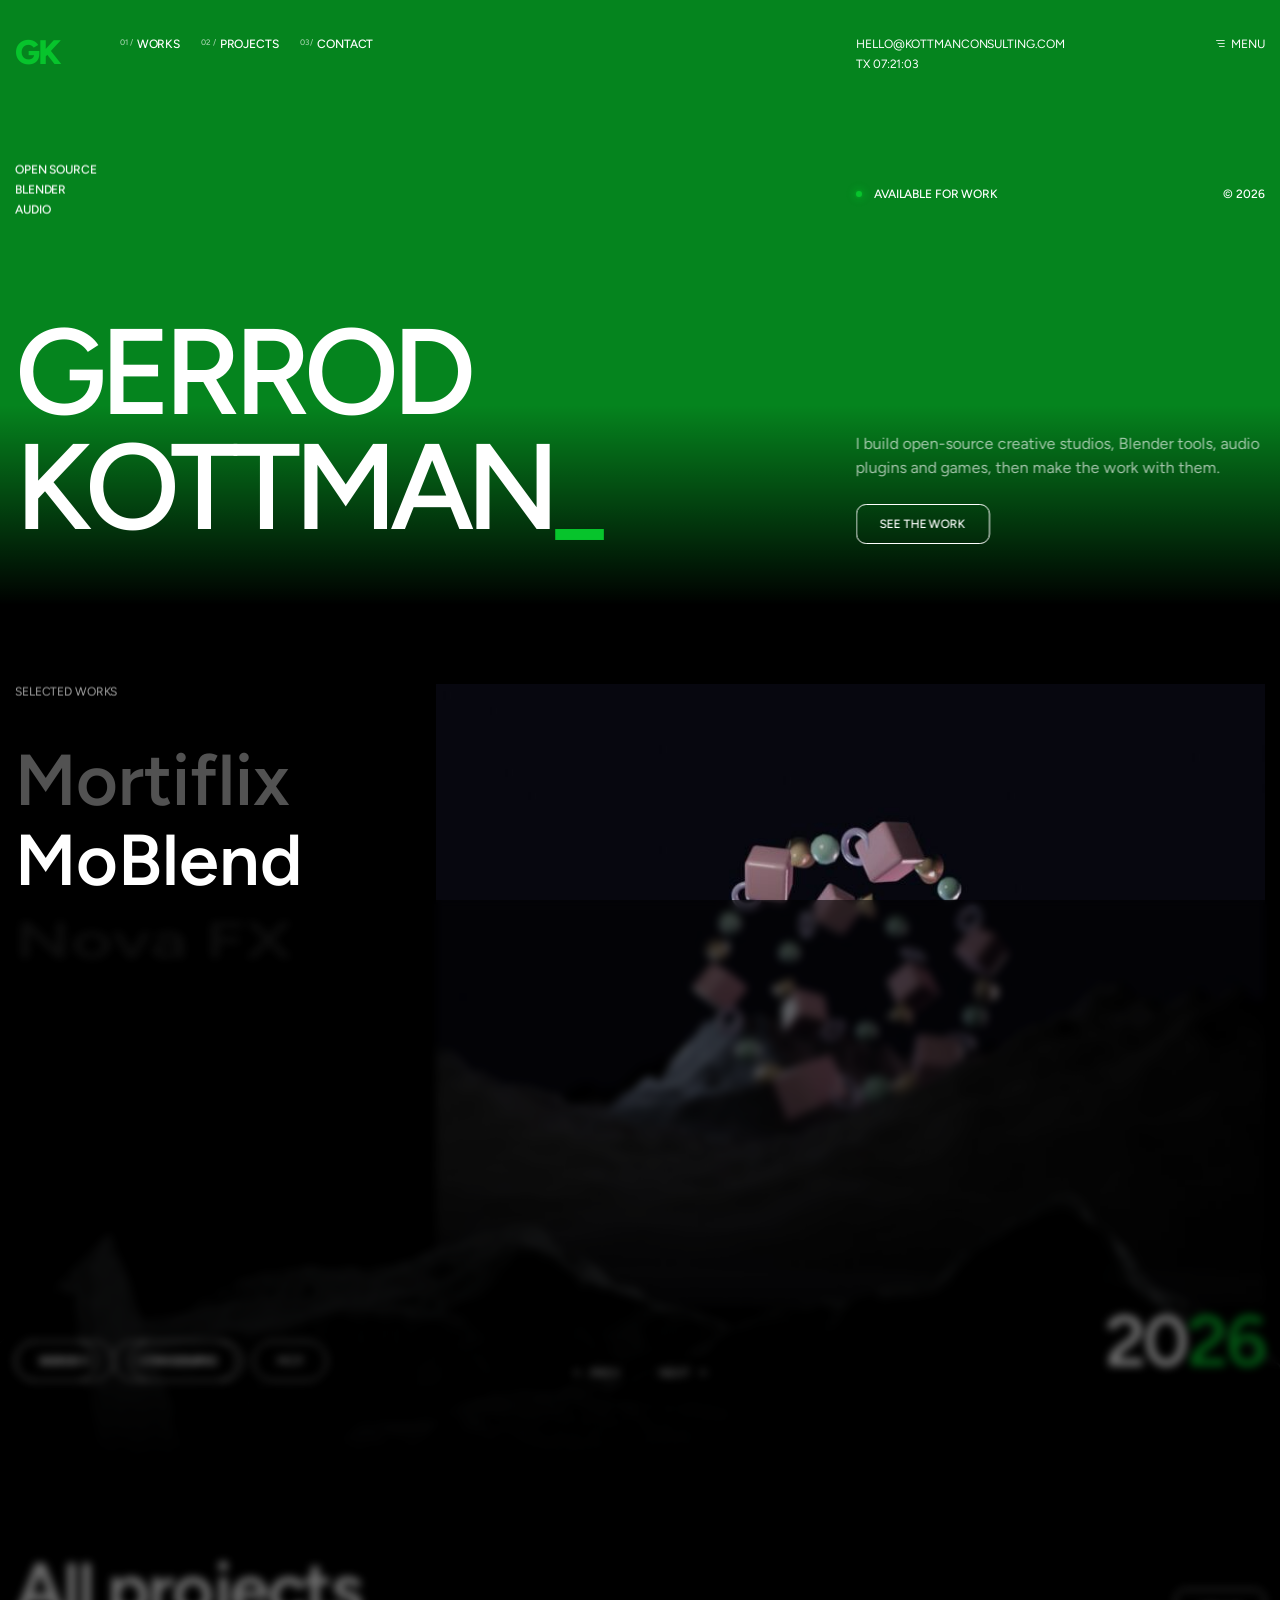
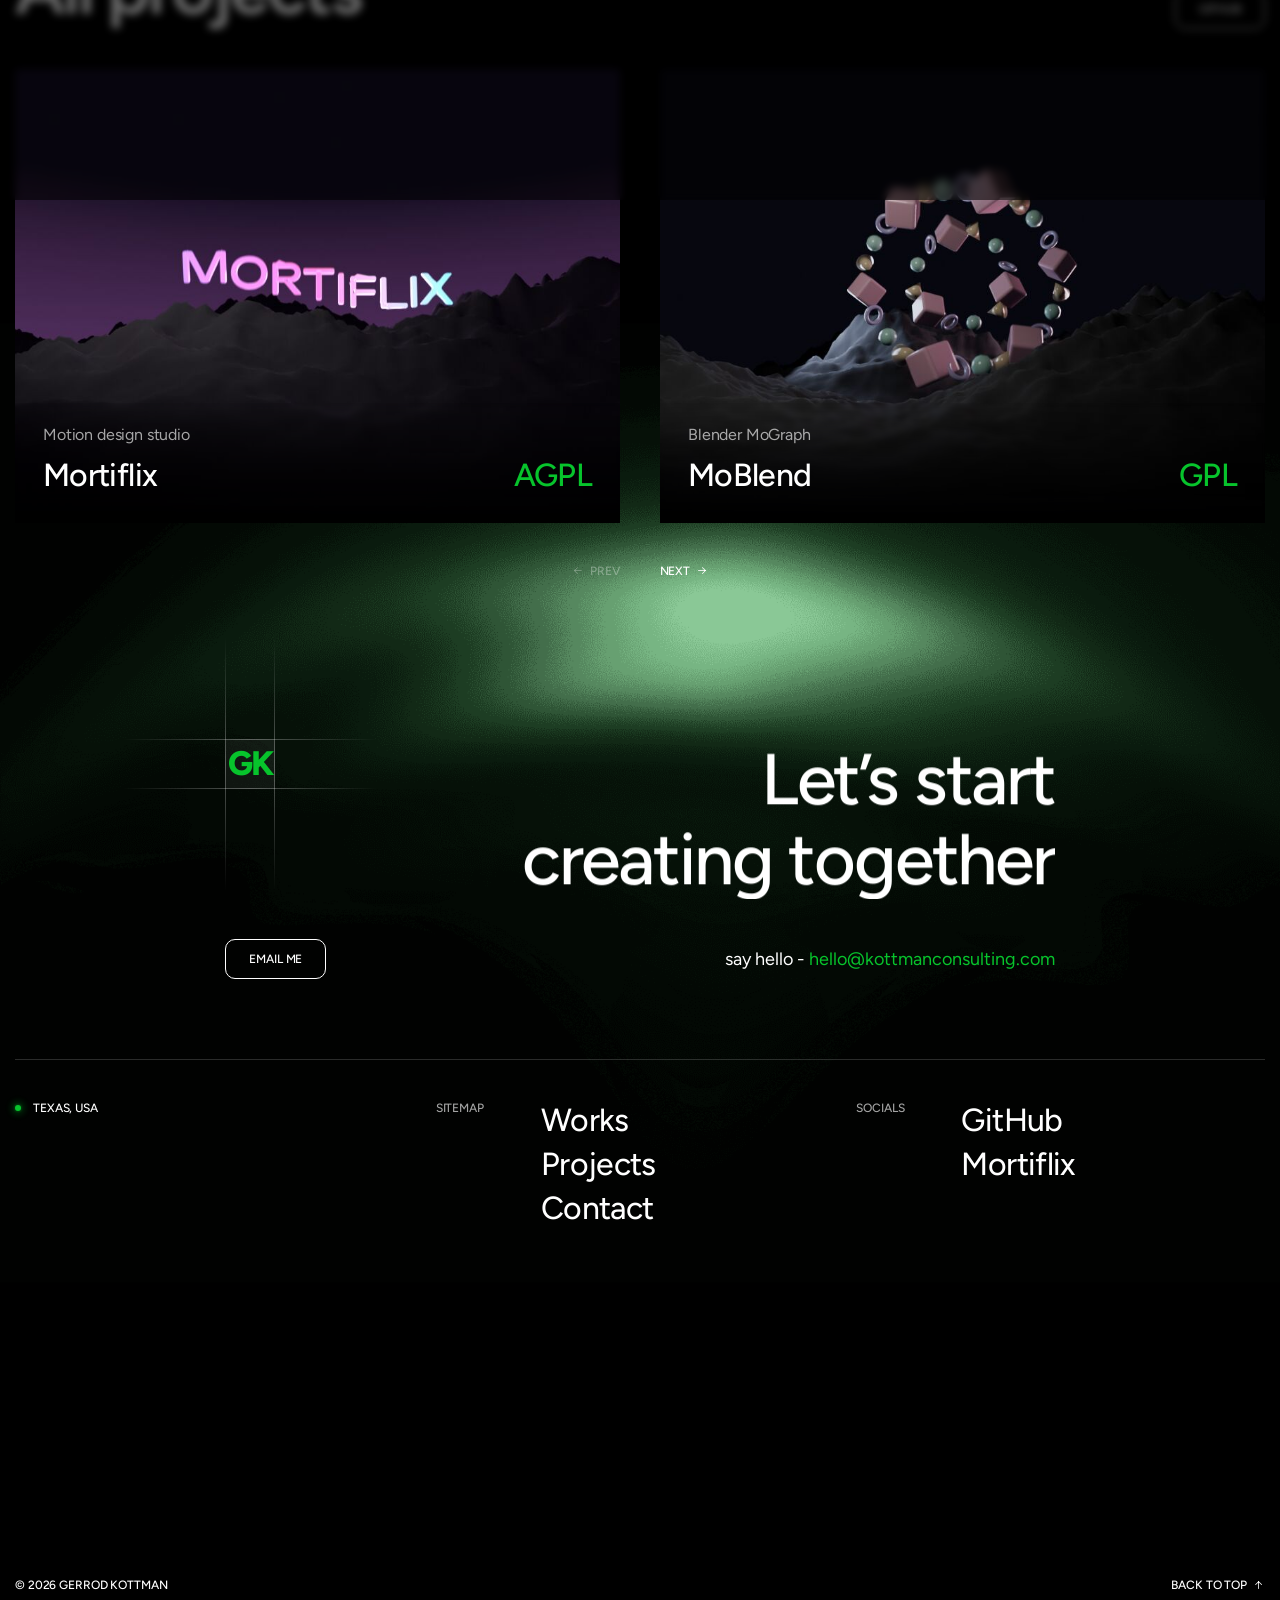
==== commit 2ca9aed6: "Portfolio v3: GK logo, tighter hero, Blender slides behind mountains (Mortiflix, MoBlend, Nova FX fi" ====
--- a/site/index.html
+++ b/site/index.html
@@ -24,6 +24,7 @@
     <link rel="stylesheet" href="assets/css/slick.css">
     <link rel="stylesheet" href="assets/css/slick.theme.css">
     <link rel="stylesheet" type="text/css" href="assets/css/styles.css">
+    <link rel="stylesheet" type="text/css" href="assets/css/gk.css">
 
     <!-- Favicon and Touch Icons  -->
     <link rel="shortcut icon" href="assets/images/logo/favicon.svg">
@@ -82,7 +83,7 @@
                     <div class="row">
                         <div class="col-6 col-md-1">
                             <a href="index.html" class="logo-site">
-                                <i class="icon icon-davies-logo"></i>
+                                <span class="gk-logo">GK</span>
                             </a>
                         </div>
                         <div class="col-7 d-none d-md-block">
@@ -122,10 +123,10 @@
         <div class="section-hero-v1">
             <div class="overlay"></div>
             <div class="bg-video">
-                <video class="" muted="" autoplay="" loop="" playsinline="">
-                    <source src="assets/images/video/hero-wave.webm" type="video/webm">
-                    <source src="assets/images/video/hero-wave.mp4" type="video/mp4">
-                </video>
+                <video class="gk-scrub" muted autoplay loop playsinline preload="auto"
+                    data-desktop="assets/images/video/hero-scrub.mp4"
+                    data-mobile-webm="assets/images/video/hero-wave.webm"
+                    data-mobile-mp4="assets/images/video/hero-wave.mp4"></video>
                 <div class="video-overlay"></div>
                 <div class="video-overlay-2"></div>
                 <div class="video-overlay-2"></div>
@@ -220,33 +221,33 @@
                                     <!-- Clone 1 -->
                                     <div>
                                         <div class="image effectFade fadeZoom">
-                                            <img src="assets/images/projects/mortiflix.jpg" alt="">
+                                            <video class="gk-scrub" muted autoplay loop playsinline preload="auto" poster="assets/images/slides/mortiflix.jpg" src="assets/images/slides/mortiflix-scrub.mp4"></video>
                                         </div>
                                     </div>
                                     <div>
                                         <div class="image">
-                                            <img src="assets/images/projects/moblend.jpg" alt="">
+                                            <video class="gk-scrub" muted autoplay loop playsinline preload="auto" poster="assets/images/slides/moblend.jpg" src="assets/images/slides/moblend-scrub.mp4"></video>
                                         </div>
                                     </div>
                                     <div>
                                         <div class="image">
-                                            <img src="assets/images/projects/nova.jpg" alt="">
+                                            <video class="gk-scrub" muted autoplay loop playsinline preload="auto" poster="assets/images/slides/nova.jpg" src="assets/images/slides/nova-scrub.mp4"></video>
                                         </div>
                                     </div>
                                     <!-- Clone 2 -->
                                     <div>
                                         <div class="image">
-                                            <img src="assets/images/projects/mortiflix.jpg" alt="">
+                                            <video class="gk-scrub" muted autoplay loop playsinline preload="auto" poster="assets/images/slides/mortiflix.jpg" src="assets/images/slides/mortiflix-scrub.mp4"></video>
                                         </div>
                                     </div>
                                     <div>
                                         <div class="image">
-                                            <img src="assets/images/projects/moblend.jpg" alt="">
+                                            <video class="gk-scrub" muted autoplay loop playsinline preload="auto" poster="assets/images/slides/moblend.jpg" src="assets/images/slides/moblend-scrub.mp4"></video>
                                         </div>
                                     </div>
                                     <div>
                                         <div class="image">
-                                            <img src="assets/images/projects/nova.jpg" alt="">
+                                            <video class="gk-scrub" muted autoplay loop playsinline preload="auto" poster="assets/images/slides/nova.jpg" src="assets/images/slides/nova-scrub.mp4"></video>
                                         </div>
                                     </div>
                                 </div>
@@ -373,7 +374,7 @@
                             <div class="swiper-slide">
                                 <div class="wg-feature-v01 hover-img main-mouse-hover">
                                     <a href="https://mortiflix.com" target="_blank" rel="noopener" class="feature-image img-style">
-                                        <img loading="lazy" width="628" height="471" src="assets/images/projects/mortiflix.jpg" alt="Mortiflix">
+                                        <img loading="lazy" width="628" height="471" src="assets/images/slides/mortiflix.jpg" alt="Mortiflix">
                                     </a>
                                     <div class="feature-content">
                                         <div class="info">
@@ -396,7 +397,7 @@
                             <div class="swiper-slide">
                                 <div class="wg-feature-v01 hover-img main-mouse-hover">
                                     <a href="https://github.com/GTKottman/moblend" target="_blank" rel="noopener" class="feature-image img-style">
-                                        <img loading="lazy" width="628" height="471" src="assets/images/projects/moblend.jpg" alt="MoBlend">
+                                        <img loading="lazy" width="628" height="471" src="assets/images/slides/moblend.jpg" alt="MoBlend">
                                     </a>
                                     <div class="feature-content">
                                         <div class="info">
@@ -419,7 +420,7 @@
                             <div class="swiper-slide">
                                 <div class="wg-feature-v01 hover-img main-mouse-hover">
                                     <a href="https://github.com/GTKottman/nova-fx" target="_blank" rel="noopener" class="feature-image img-style">
-                                        <img loading="lazy" width="628" height="471" src="assets/images/projects/nova.jpg" alt="Nova FX">
+                                        <img loading="lazy" width="628" height="471" src="assets/images/slides/nova.jpg" alt="Nova FX">
                                     </a>
                                     <div class="feature-content">
                                         <div class="info">
@@ -638,13 +639,7 @@
                         <div class="col-2 offset-lg-2 col-lg-2">
                             <div class="col-left">
                                 <a href="index.html" class="logo-custom">
-                                    <div class="logo-site-sv">
-                                        <svg width="34" height="41" viewBox="0 0 34 41" fill="none" xmlns="http://www.w3.org/2000/svg">
-                                            <path
-                                                d="M9.21094 0.400391C15.9908 0.392629 21.8983 0.597548 27.1426 5.65918C35.1922 13.4293 35.2468 26.7035 27.5312 34.7549C22.0053 40.1145 16.6295 40.3989 9.48535 40.4004L0.75 40.3945L0.751953 0.407227L9.21094 0.400391ZM21.5244 6.83496C16.6613 3.86011 10.4273 4.54391 4.91113 4.55664L17.2607 22.3262C19.5017 25.5466 21.7744 28.9254 24.0615 32.0889C24.847 31.468 25.7087 30.3488 26.2646 29.5088C28.7144 25.5207 29.444 20.7119 28.2871 16.1777C27.305 12.2252 25.0035 8.9637 21.5244 6.83496Z"
-                                                fill="#07C42C" />
-                                        </svg>
-                                    </div>
+                                    <div class="logo-site-sv"><span class="gk-logo">GK</span></div>
                                     <span class="line-vertical left"></span>
                                     <span class="line-vertical right"></span>
                                     <span class="line-horizontal top"></span>
@@ -745,7 +740,7 @@
                 <div class="offcanvas-content_wrapin">
                     <div class="canvas_head">
                         <a href="index.html" class="logo-site">
-                            <i class="icon icon-davies-logo"></i>
+                            <span class="gk-logo">GK</span>
                         </a>
                         <div class="btn-mobile-menu close-mb-menu text-caption link">
                             <i class="icon icon-close"></i>
@@ -854,6 +849,7 @@
     <script src="assets/js/gsapAnimation.js"></script>
 
     <script src="assets/js/main.js"></script>
+    <script src="assets/js/gk.js"></script>
 </body>
 
 </html>
--- a/site/assets/css/gk.css
+++ b/site/assets/css/gk.css
@@ -0,0 +1,41 @@
+/* gerrodkottman.com overrides on top of the Davies template */
+.gk-logo {
+  display: inline-block;
+  font-family: "Figtree", sans-serif;
+  font-weight: 800;
+  font-size: 34px;
+  line-height: 1;
+  letter-spacing: -0.06em;
+  color: var(--primary);
+}
+
+/* Hero: fit the content instead of a fixed 900px tall block */
+.section-hero-v1 {
+  min-height: 0 !important;
+  padding-top: 170px;
+}
+.section-hero-v1 .col-left .tf-list {
+  margin-bottom: 96px;
+}
+.section-hero-v1 .col-right .top {
+  margin-bottom: 120px;
+}
+@media (max-width: 767px) {
+  .section-hero-v1 {
+    padding-top: 130px;
+  }
+  .section-hero-v1 .col-left .tf-list {
+    margin-bottom: 64px;
+  }
+  .section-hero-v1 .col-right .top {
+    margin-bottom: 32px;
+  }
+}
+
+/* Selected works: Blender loops in place of the template's images */
+.section-selected-work .slick-for .image video {
+  display: block;
+  width: 100%;
+  aspect-ratio: 860 / 644;
+  object-fit: cover;
+}
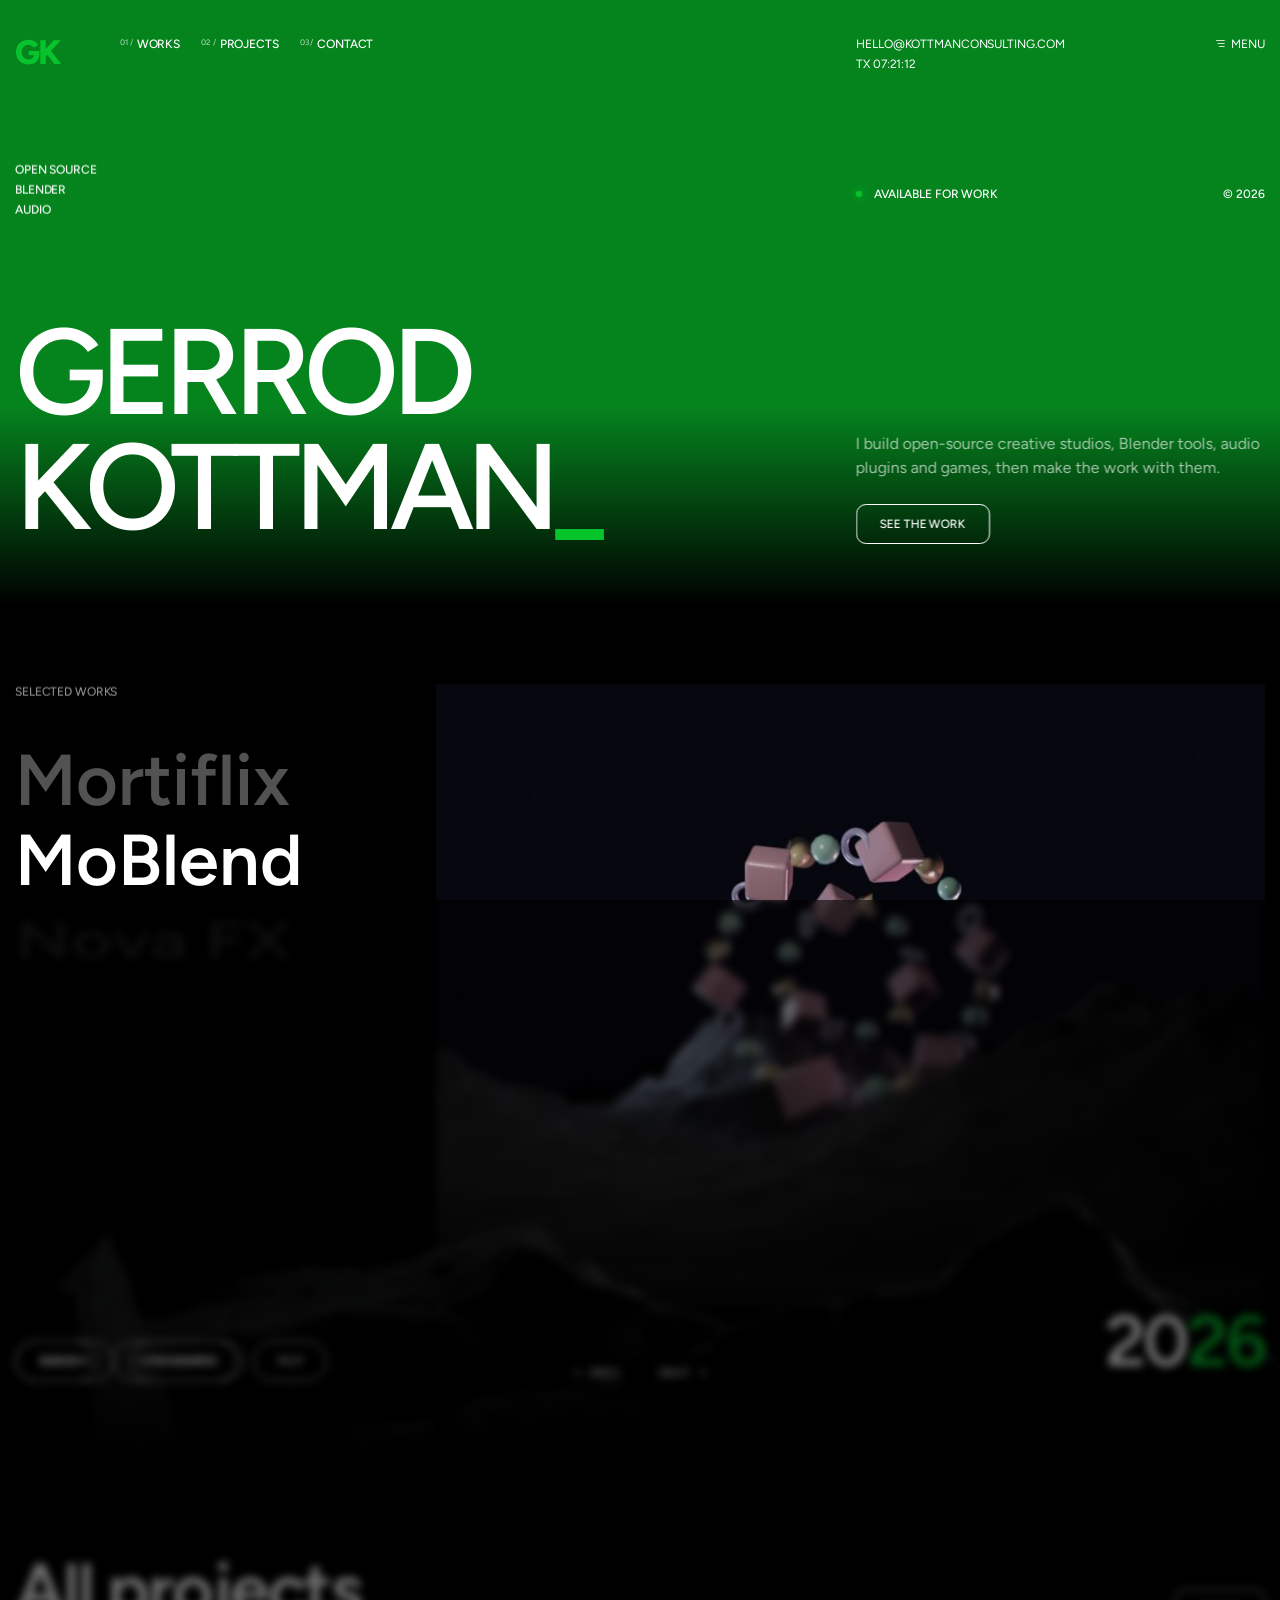
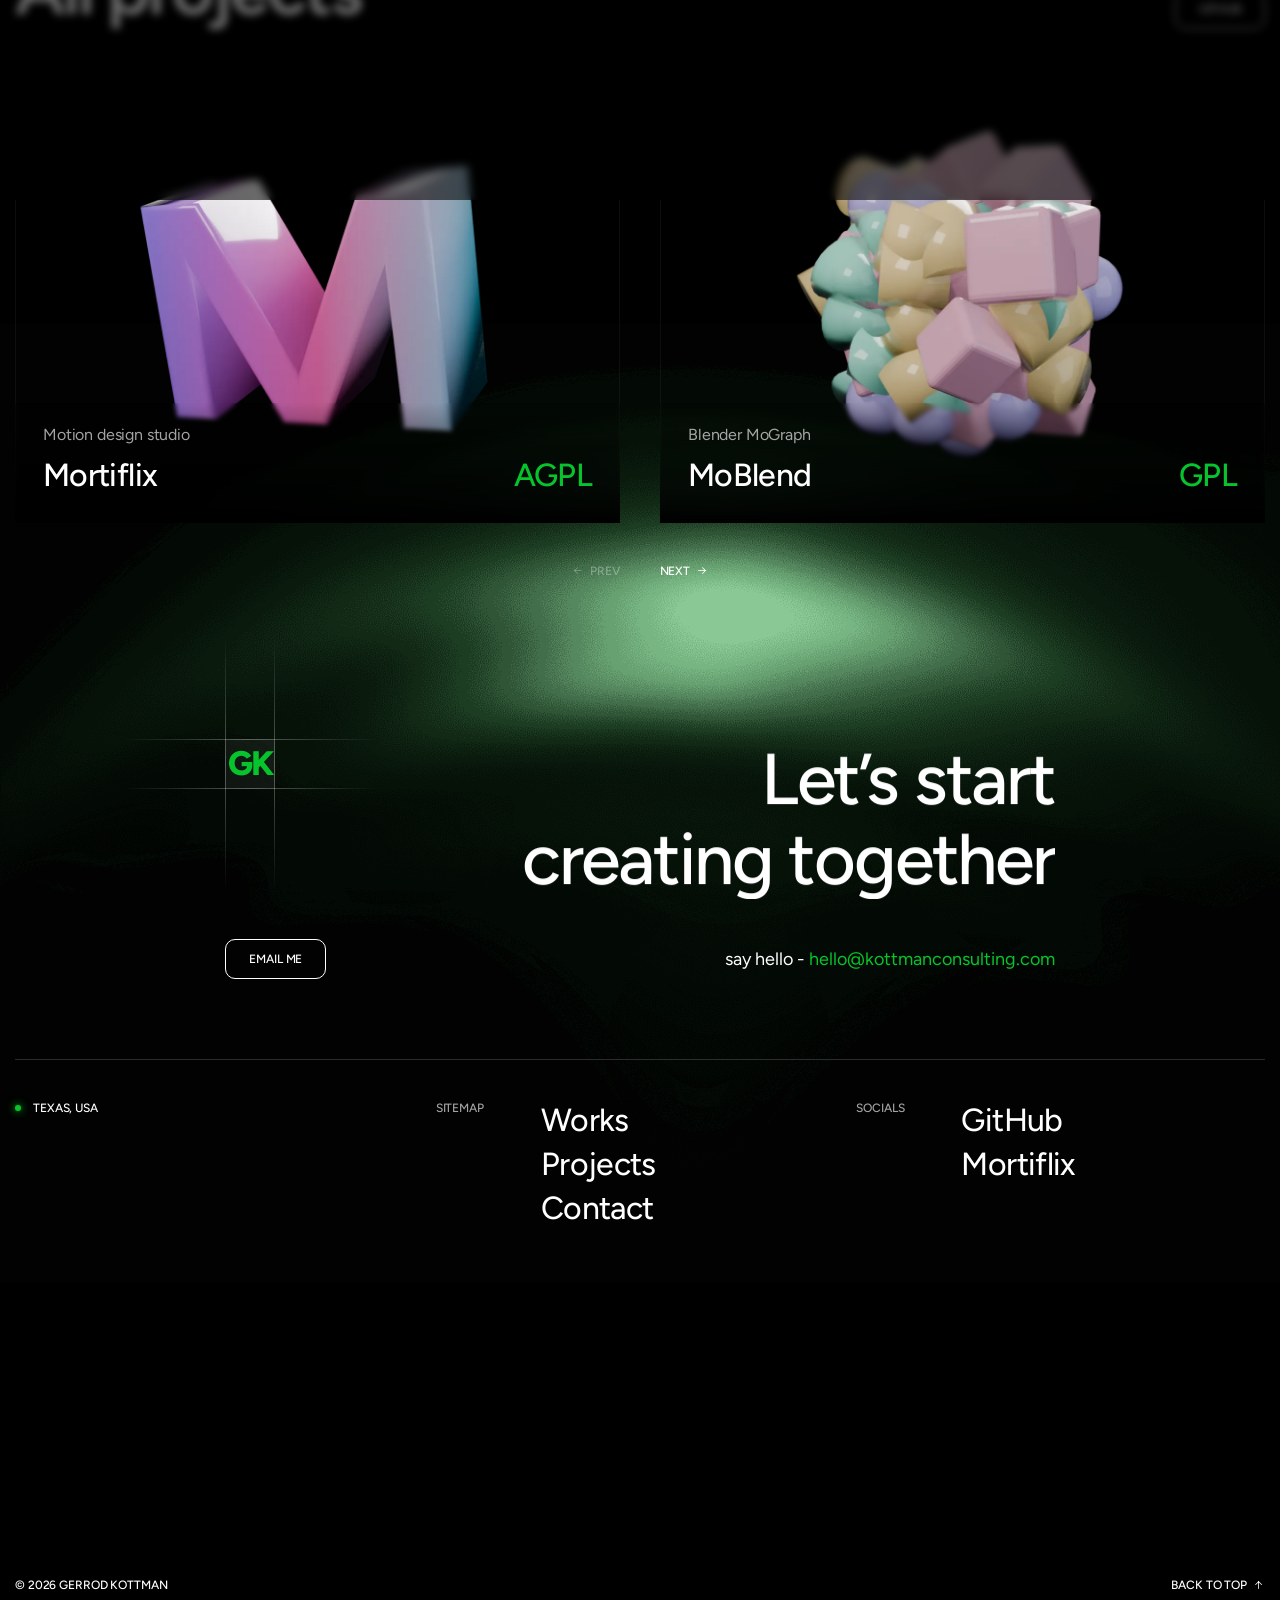
==== commit 6f9894b5: "Transparent Blender renders for every project card; scrub loop only runs while the mouse moves Co-Au" ====
--- a/site/index.html
+++ b/site/index.html
@@ -374,7 +374,7 @@
                             <div class="swiper-slide">
                                 <div class="wg-feature-v01 hover-img main-mouse-hover">
                                     <a href="https://mortiflix.com" target="_blank" rel="noopener" class="feature-image img-style">
-                                        <img loading="lazy" width="628" height="471" src="assets/images/slides/mortiflix.jpg" alt="Mortiflix">
+                                        <img loading="lazy" width="628" height="471" src="assets/images/cards/mortiflix.webp" alt="Mortiflix">
                                     </a>
                                     <div class="feature-content">
                                         <div class="info">
@@ -397,7 +397,7 @@
                             <div class="swiper-slide">
                                 <div class="wg-feature-v01 hover-img main-mouse-hover">
                                     <a href="https://github.com/GTKottman/moblend" target="_blank" rel="noopener" class="feature-image img-style">
-                                        <img loading="lazy" width="628" height="471" src="assets/images/slides/moblend.jpg" alt="MoBlend">
+                                        <img loading="lazy" width="628" height="471" src="assets/images/cards/moblend.webp" alt="MoBlend">
                                     </a>
                                     <div class="feature-content">
                                         <div class="info">
@@ -420,7 +420,7 @@
                             <div class="swiper-slide">
                                 <div class="wg-feature-v01 hover-img main-mouse-hover">
                                     <a href="https://github.com/GTKottman/nova-fx" target="_blank" rel="noopener" class="feature-image img-style">
-                                        <img loading="lazy" width="628" height="471" src="assets/images/slides/nova.jpg" alt="Nova FX">
+                                        <img loading="lazy" width="628" height="471" src="assets/images/cards/nova.webp" alt="Nova FX">
                                     </a>
                                     <div class="feature-content">
                                         <div class="info">
@@ -443,7 +443,7 @@
                             <div class="swiper-slide">
                                 <div class="wg-feature-v01 hover-img main-mouse-hover">
                                     <a href="https://gtkottman.github.io/strata/" target="_blank" rel="noopener" class="feature-image img-style">
-                                        <img loading="lazy" width="628" height="471" src="assets/images/projects/strata.jpg" alt="Strata">
+                                        <img loading="lazy" width="628" height="471" src="assets/images/cards/strata.webp" alt="Strata">
                                     </a>
                                     <div class="feature-content">
                                         <div class="info">
@@ -466,7 +466,7 @@
                             <div class="swiper-slide">
                                 <div class="wg-feature-v01 hover-img main-mouse-hover">
                                     <a href="https://github.com/GTKottman/mortiflix-music-oss" target="_blank" rel="noopener" class="feature-image img-style">
-                                        <img loading="lazy" width="628" height="471" src="assets/images/projects/music.jpg" alt="Mortiflix Music">
+                                        <img loading="lazy" width="628" height="471" src="assets/images/cards/music.webp" alt="Mortiflix Music">
                                     </a>
                                     <div class="feature-content">
                                         <div class="info">
@@ -489,7 +489,7 @@
                             <div class="swiper-slide">
                                 <div class="wg-feature-v01 hover-img main-mouse-hover">
                                     <a href="https://github.com/GTKottman/mortiflix-singer" target="_blank" rel="noopener" class="feature-image img-style">
-                                        <img loading="lazy" width="628" height="471" src="assets/images/projects/singer.jpg" alt="Mortiflix Singer">
+                                        <img loading="lazy" width="628" height="471" src="assets/images/cards/singer.webp" alt="Mortiflix Singer">
                                     </a>
                                     <div class="feature-content">
                                         <div class="info">
@@ -512,7 +512,7 @@
                             <div class="swiper-slide">
                                 <div class="wg-feature-v01 hover-img main-mouse-hover">
                                     <a href="https://github.com/GTKottman/remotion-transitions" target="_blank" rel="noopener" class="feature-image img-style">
-                                        <img loading="lazy" width="628" height="471" src="assets/images/projects/transitions.jpg" alt="Remotion Transitions">
+                                        <img loading="lazy" width="628" height="471" src="assets/images/cards/transitions.webp" alt="Remotion Transitions">
                                     </a>
                                     <div class="feature-content">
                                         <div class="info">
@@ -535,7 +535,7 @@
                             <div class="swiper-slide">
                                 <div class="wg-feature-v01 hover-img main-mouse-hover">
                                     <a href="https://github.com/GTKottman/blender-multiplayer" target="_blank" rel="noopener" class="feature-image img-style">
-                                        <img loading="lazy" width="628" height="471" src="assets/images/projects/multiplayer.jpg" alt="Blender Multiplayer">
+                                        <img loading="lazy" width="628" height="471" src="assets/images/cards/multiplayer.webp" alt="Blender Multiplayer">
                                     </a>
                                     <div class="feature-content">
                                         <div class="info">
@@ -558,7 +558,7 @@
                             <div class="swiper-slide">
                                 <div class="wg-feature-v01 hover-img main-mouse-hover">
                                     <a href="#projectsScroll" class="feature-image img-style">
-                                        <img loading="lazy" width="628" height="471" src="assets/images/projects/hollowell.jpg" alt="Hollowell">
+                                        <img loading="lazy" width="628" height="471" src="assets/images/cards/hollowell.webp" alt="Hollowell">
                                     </a>
                                     <div class="feature-content">
                                         <div class="info">
@@ -581,7 +581,7 @@
                             <div class="swiper-slide">
                                 <div class="wg-feature-v01 hover-img main-mouse-hover">
                                     <a href="https://kottmanconsulting.com" target="_blank" rel="noopener" class="feature-image img-style">
-                                        <img loading="lazy" width="628" height="471" src="assets/images/projects/kottman.jpg" alt="Kottman Consulting">
+                                        <img loading="lazy" width="628" height="471" src="assets/images/cards/kottman.webp" alt="Kottman Consulting">
                                     </a>
                                     <div class="feature-content">
                                         <div class="info">
